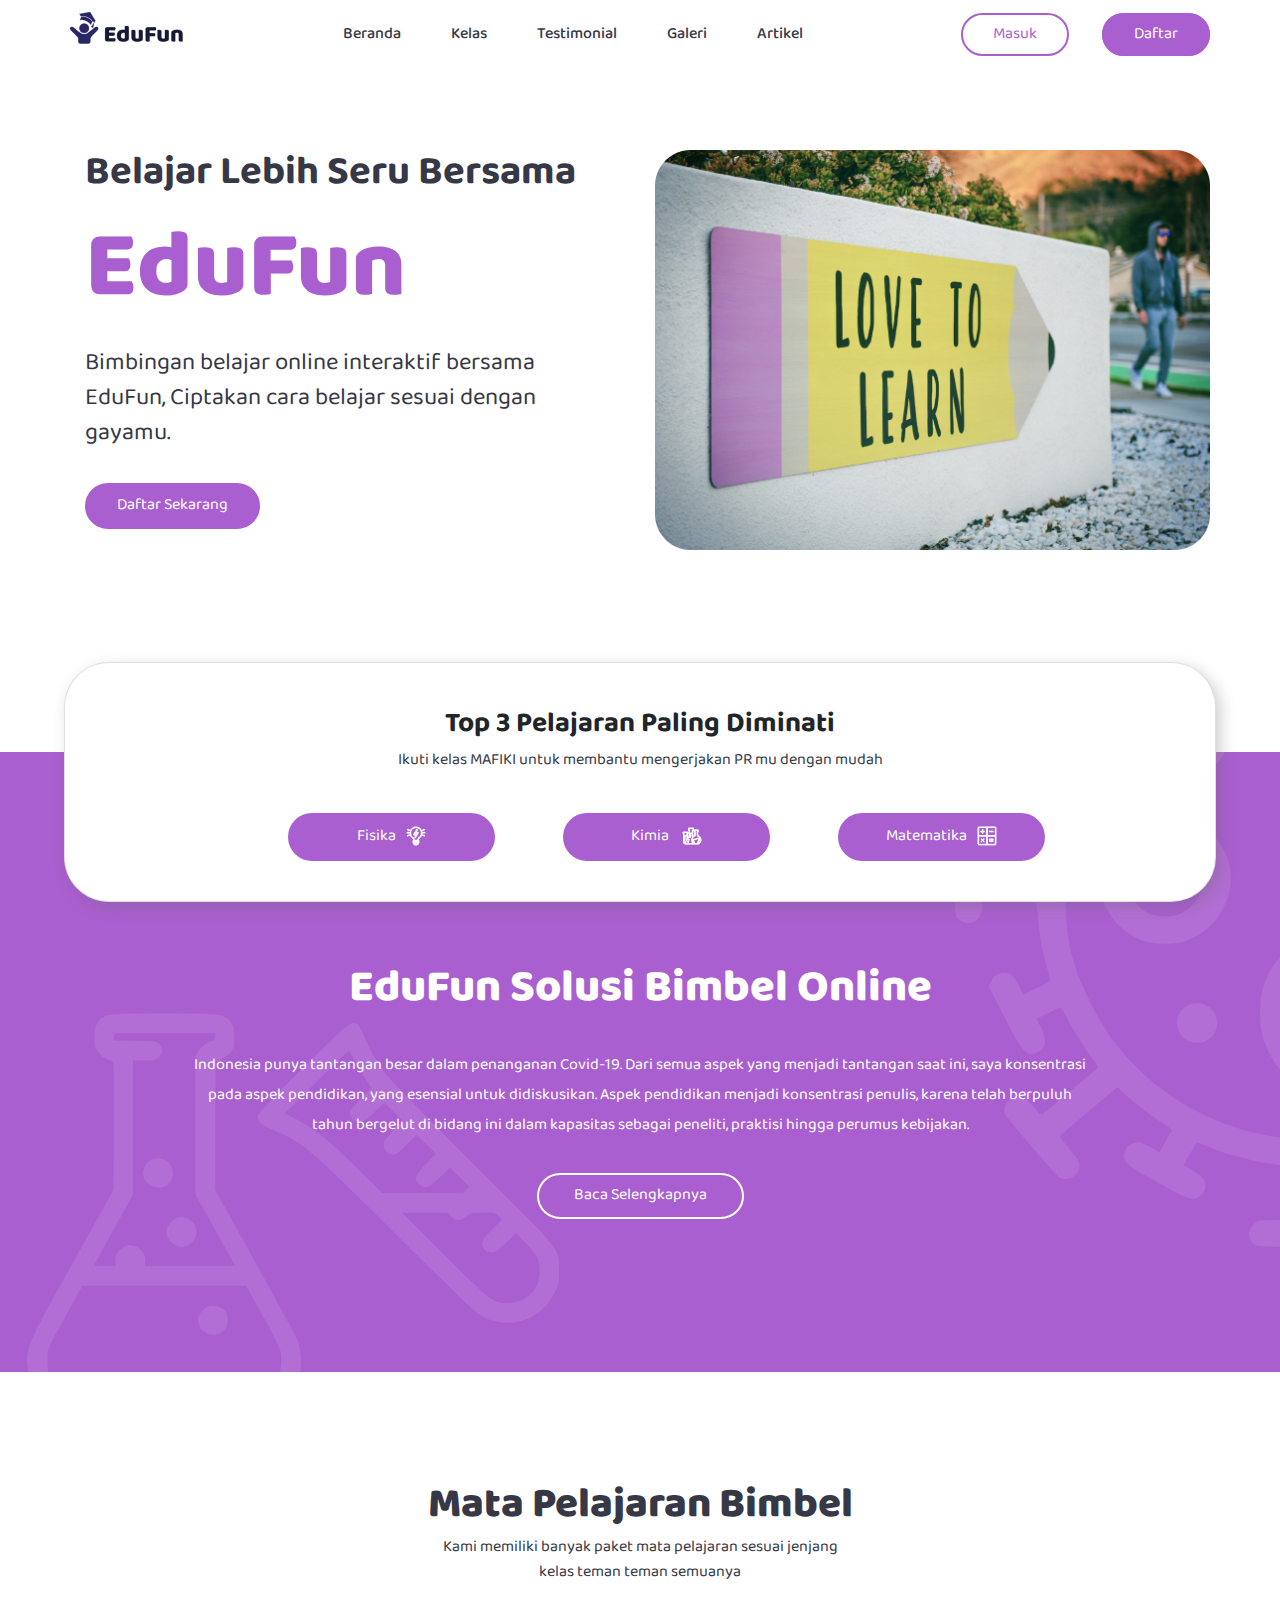
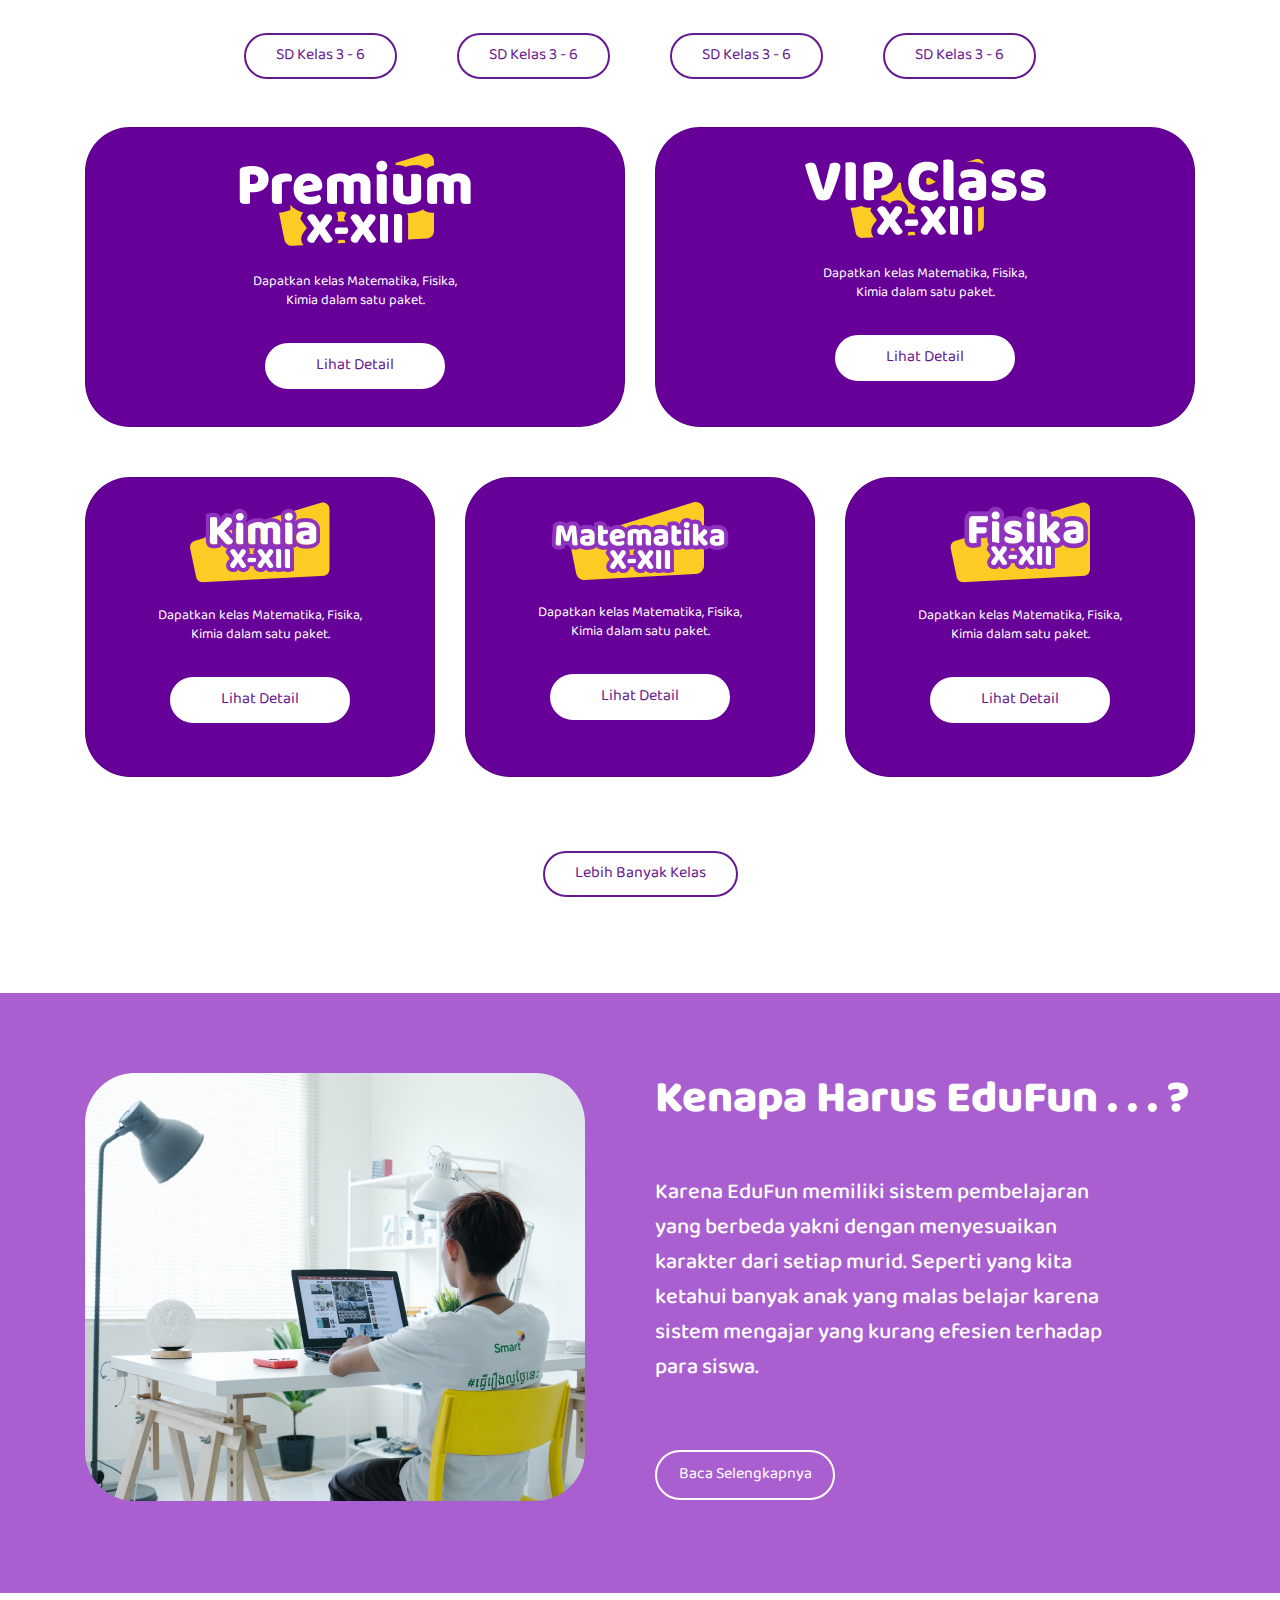
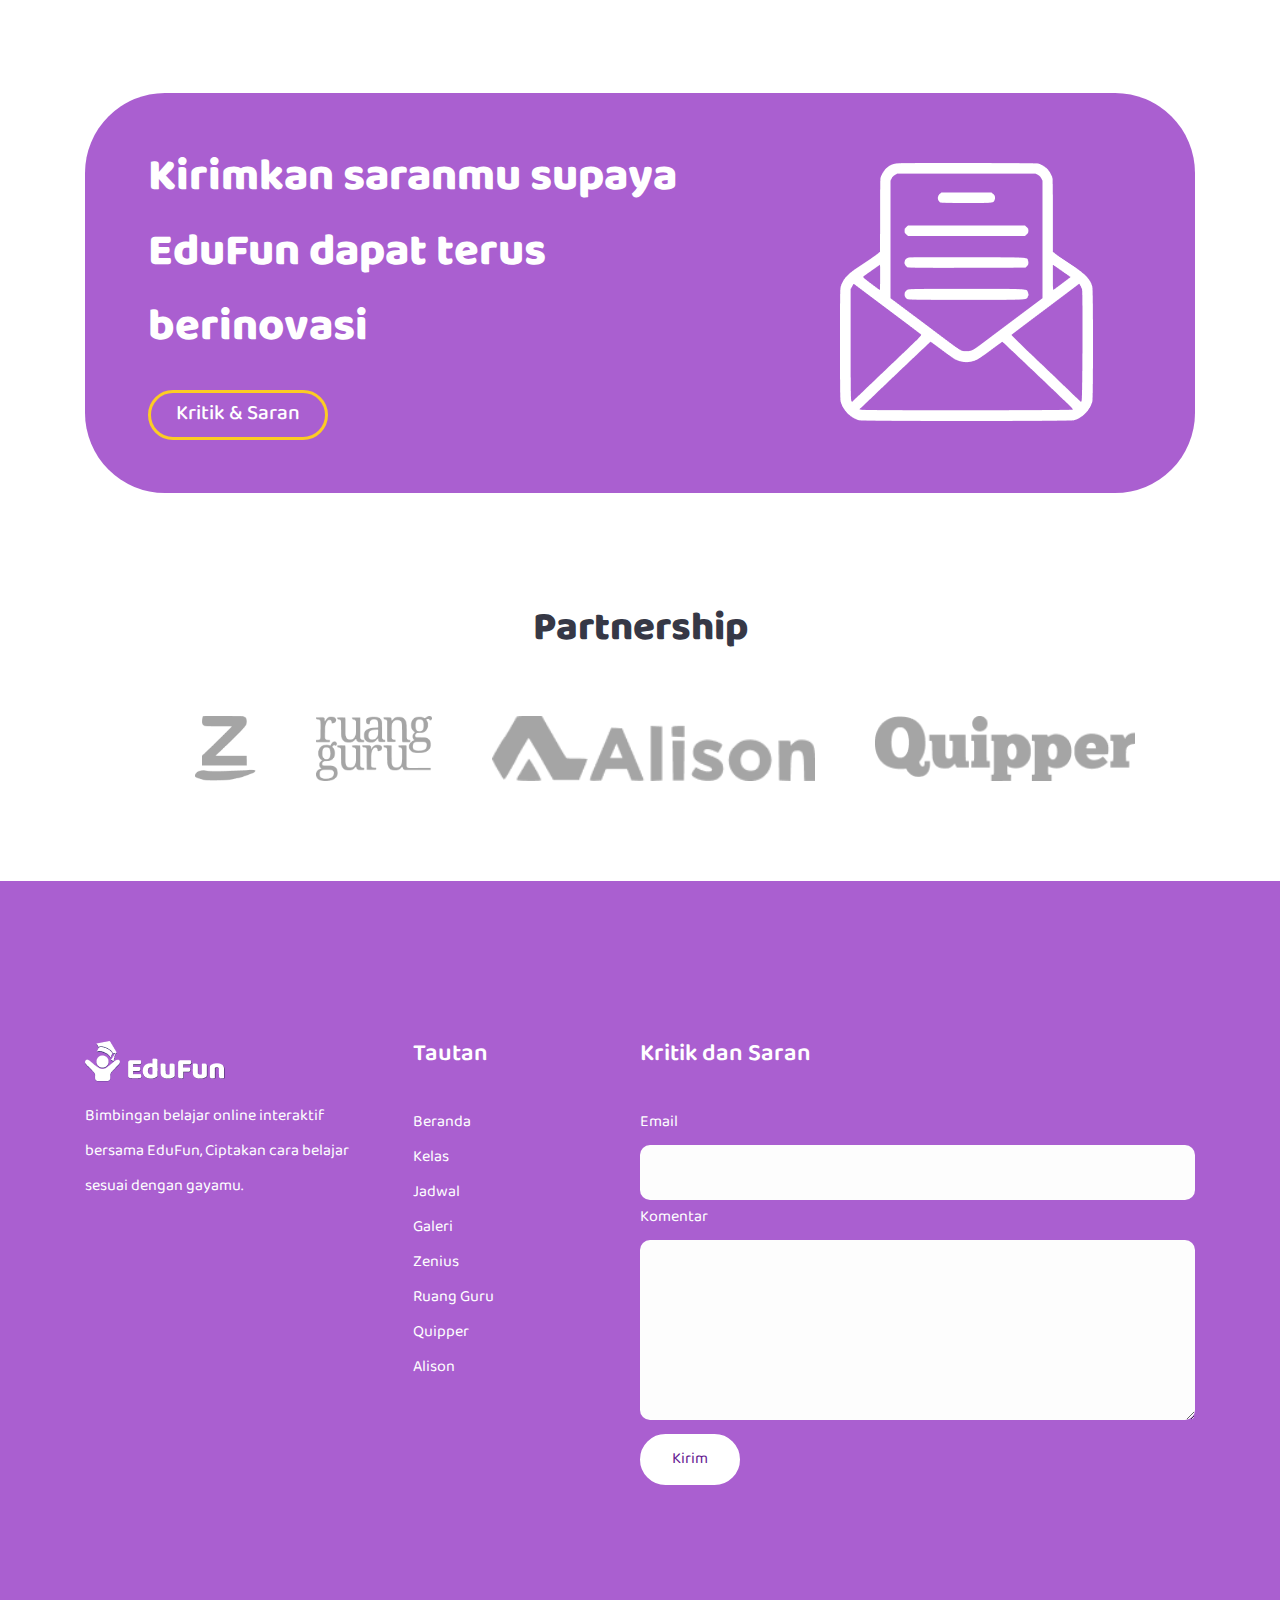
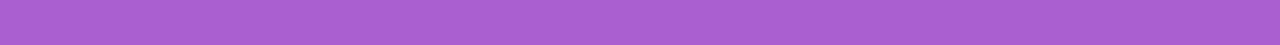
==== index.html @ 948fa076 "add article page" ====
<!DOCTYPE html>
<html lang="en">

	<head>
		<meta charset="UTF-8" />
		<meta http-equiv="X-UA-Compatible" content="IE=edge" />
		<meta name="viewport" content="width=device-width, initial-scale=1.0" />
		<link rel="stylesheet" href="assets/css/bootstrap.css" />
		<link rel="stylesheet" href="assets/css/style.css" />
		<link href="https://fonts.googleapis.com/css2?family=Baloo+Bhaijaan+2:wght@400;500;600;700;800&display=swap"
			rel="stylesheet"/>
			<title>EduFun | Daftar Kelas Bimbel</title>
	</head>

	<body>
    <nav>
			<div class="container">
				<div class="logo">
					<img src="assets/img/edufun-logo.png" alt="edufun logo" />
				</div>
				<div class="menu_link">
					<ul>
						<li><a href="index.html">Beranda</a></li>
						<li><a href="kelas.html">Kelas</a></li>
						<li><a href="testimonial.html">Testimonial</a></li>
						<li><a href="galeri.html">Galeri</a></li>
						<li><a href="artikel.html">Artikel</a></li>
					</ul>
				</div>
				<div class="login_button">
					<a href="#">Masuk</a>
					<a href="#">Daftar</a>
				</div>
			</div>
		</nav>
			<!-- End Navbar -->

			<!-- Header -->
			<div class="jumbotron mt-3 jumbotron-fluid">
				<div class="container">
					<div class="row">
						<div class="col-md-6">
							<h1>
								Belajar Lebih Seru Bersama <br> <span>EduFun</span>
							</h1>
							<p class="mt-5">
								Bimbingan belajar online interaktif bersama
								EduFun, Ciptakan cara belajar sesuai dengan gayamu.
							</p>
							<button class="mt-3">Daftar Sekarang</button>
						</div>
						<div class="col-md-6">
							<img
								src="assets/img/banner-img.png"
								alt=""
								srcset=""
							/>
						</div>
					</div>
				</div>
			</div>
			<!-- End Header -->

			<!-- Card -->
			<div class="top mt-5">
				<div class="card mx-auto">
					<div class="card-body">
						<h1>Top 3 Pelajaran Paling Diminati</h1>
						<p>
							Ikuti kelas MAFIKI untuk membantu mengerjakan PR mu
							dengan mudah
						</p>
						<br />
						<div class="row">
							<div class="col-md-2"></div>
							<div class="col-md-3">
								<button>Fisika<span><img src="assets/img/fisika-icon.png" alt=""></span></button>
							</div>
							<div class="col-md-3">
								<button>Kimia <span><img src="assets/img/kimia-icon.png" alt=""></span> </button>
							</div>
							<div class="col-md-2">
								<button>Matematika<span><img src="assets/img/mtk-icon.svg" alt=""></span></button>
							</div>
						</div>
					</div>
				</div>
			</div>
			<!-- End Card -->
		</div>
		<!-- End container -->

		<!-- Solusi -->
		<div class="solusi mb-5">
			<div class="text mx-auto">
				<h1>EduFun Solusi Bimbel Online</h1>
				<p class="mt-4">
					Indonesia punya tantangan besar dalam penanganan Covid-19.
					Dari semua aspek yang menjadi tantangan saat ini, saya
					konsentrasi pada aspek pendidikan, yang esensial untuk
					didiskusikan. Aspek pendidikan menjadi konsentrasi penulis,
					karena telah berpuluh tahun bergelut di bidang ini dalam
					kapasitas sebagai peneliti, praktisi hingga perumus
					kebijakan.
				</p>
				<button class="mt-3">Baca Selengkapnya</button>
			</div>
		</div>
		<!-- End Solusi -->

		<div class="container mb-5">
			<div class="mapel text-center mt-5">
				<h1>Mata Pelajaran Bimbel</h1>
				<p class="mb-5">
					Kami memiliki banyak paket mata pelajaran sesuai jenjang
					<br />
					kelas teman teman semuanya
				</p>

				<div class="row justify-content-center">
					<button>SD Kelas 3 - 6</button>
					<button>SD Kelas 3 - 6</button>
					<button class="select">SD Kelas 3 - 6</button>
					<button>SD Kelas 3 - 6</button>
				</div>

				<div class="row mt-5">
					<div class="col-md-6">
						<div class="card">
							<div class="card-body justify-content-center">
								<img
									class="mt-1"
									src="assets/img/prem1.png"
									alt=""
									srcset=""
								/>
								<p class="mt-4">
									Dapatkan kelas Matematika, Fisika, <br />
									Kimia dalam satu paket.
								</p>
								<button class="button-mapel mt-3">
									Lihat Detail
								</button>
							</div>
						</div>
					</div>
					<div class="col-md-6">
						<div class="card">
							<div class="card-body justify-content-center">
								<img
									class="mt-1"
									src="assets/img/vipclass.png"
									alt=""
									srcset=""
								/>
								<p class="mt-4">
									Dapatkan kelas Matematika, Fisika, <br />
									Kimia dalam satu paket.
								</p>
								<button class="button-mapel mt-3">
									Lihat Detail
								</button>
							</div>
						</div>
					</div>
					<div class="col-md-4">
						<div class="card">
							<div class="card-body justify-content-center bg">
								<img
									class="mt-1"
									src="assets/img/class1.png"
									alt=""
									srcset=""
								/>
								<p class="mt-4">
									Dapatkan kelas Matematika, Fisika, <br />
									Kimia dalam satu paket.
								</p>
								<button class="button-mapel mt-3">
									Lihat Detail
								</button>
							</div>
						</div>
					</div>
					<div class="col-md-4">
						<div class="card">
							<div class="card-body justify-content-center bg">
								<img
									class="mt-1"
									src="assets/img/class2.png"
									alt=""
									srcset=""
								/>
								<p class="mt-4">
									Dapatkan kelas Matematika, Fisika, <br />
									Kimia dalam satu paket.
								</p>
								<button class="button-mapel mt-3">
									Lihat Detail
								</button>
							</div>
						</div>
					</div>
					<div class="col-md-4">
						<div class="card">
							<div class="card-body justify-content-center bg">
								<img
									class="mt-1"
									src="assets/img/class3.png"
									alt=""
									srcset=""
								/>
								<p class="mt-4">
									Dapatkan kelas Matematika, Fisika, <br />
									Kimia dalam satu paket.
								</p>
								<button class="button-mapel mt-3">
									Lihat Detail
								</button>
							</div>
						</div>
					</div>
				</div>

				<button class="button-mapel mt-4 mb-5">
					Lebih Banyak Kelas
				</button>
			</div>
		</div>
		<!-- End container -->

		<div class="why mb-5 mt-5">
			<div class="container">
				<div class="row">
					<div class="col-md-6">
						<img src="assets/img/why.png" alt="" srcset="" />
					</div>
					<div class="col-md-6">
						<h1>Kenapa Harus EduFun . . . ?</h1>
						<p class="mt-5">
							Karena EduFun memiliki sistem pembelajaran yang
							berbeda yakni dengan menyesuaikan karakter dari
							setiap murid. Seperti yang kita ketahui banyak anak
							yang malas belajar karena sistem mengajar yang
							kurang efesien terhadap para siswa.
						</p>
						<button class="mt-5">Baca Selengkapnya</button>
					</div>
				</div>
			</div>
		</div>

		<div class="container">
			<!-- Alumni -->
			<!-- <div class="alumni mt-5">
				<h1 class="text-center">Kata Alumni</h1>
				<div
					id="carouselExampleIndicators"
					class="carousel slide"
					data-ride="carousel"
				>
					<ol class="carousel-indicators">
						<li
							data-target="#carouselExampleIndicators"
							data-slide-to="0"
							class="active"
						></li>
						<li
							data-target="#carouselExampleIndicators"
							data-slide-to="1"
						></li>
						<li
							data-target="#carouselExampleIndicators"
							data-slide-to="2"
						></li>
					</ol>
					<div class="carousel-inner">
						<div class="row">
							<div class="col-md-4">
								<div class="carousel-item">
									<img
										src="assets/img/class2.png"
										class="d-block w-100"
										alt="..."
									/>
								</div>
							</div>
							<div class="col-md-4">
								<div class="carousel-item">
									<img
										src="assets/img/class2.png"
										class="d-block w-100"
										alt="..."
									/>
								</div>
							</div>
							<div class="col-md-4">
								<div class="carousel-item">
									<img
										src="assets/img/class2.png"
										class="d-block w-100"
										alt="..."
									/>
								</div>
							</div>
						</div>
					</div>
					
					
				</div>
			</div> -->
			<!-- End Alumni -->

			<div class="saran mt-10 mb-5">
				<div class="container">
					<div class="row">
						<div class="col-md-8">
							<h1 class="ml-5 mt-5">
								Kirimkan saranmu supaya EduFun dapat terus
								berinovasi
							</h1>
							<button class="ml-5 mt-3">Kritik & Saran</button>
						</div>
						<div class="col-md-4">
							<img
								class="mt-7"
								src="assets/img/email.png"
								alt=""
								srcset=""
							/>
						</div>
					</div>
				</div>
			</div>

			<!-- Partner -->
			<div class="partner mt-10 mb-5">
				<h1 class="text-center mb-5">Partnership</h1>
				<div class="row">
					<div class="col-md-1"></div>
					<img
						class="z"
						src="assets/img/partner1.png"
						alt=""
						srcset=""
					/>
					<img
						class="ruang-guru"
						src="assets/img/partner2.png"
						alt=""
						srcset=""
					/>
					<img
						class="alison"
						src="assets/img/partner3.png"
						alt=""
						srcset=""
					/>
					<img
						class="quipper"
						src="assets/img/partner4.png"
						alt=""
						srcset=""
					/>
				</div>
			</div>
			<!-- End Partner-->
		</div>
		<!-- End container -->
		
	<!-- footer -->
	<footer>
		<div class="container">
			<div class="edufun-footer">
				<img src="assets/img/edufun-footer.png" alt="" />
				<p>
					Bimbingan belajar online interaktif bersama EduFun,
					Ciptakan cara belajar sesuai dengan gayamu.
				</p>
			</div>
			<div class="links-footer">
				<h3>Tautan</h3>
				<a href="#">Beranda</a>
				<a href="#">Kelas</a>
				<a href="#">Jadwal</a>
				<a href="#">Galeri</a>
				<a href="#">Zenius</a>
				<a href="#">Ruang Guru</a>
				<a href="#">Quipper</a>
				<a href="#">Alison</a>
			</div>
			<div class="saran-footer">
				<h3>Kritik dan Saran</h3>
				<label for="">Email</label> <br />
				<input type="text" class="email" /> <br />
				<label for="">Komentar</label><br />
				<textarea
					name=""
					class="komentar"
					cols="100"
					rows="2"
				></textarea>
				<button class="btnfill">Kirim</button>
			</div>
		</div>
	</footer>
<script src="https://cdn.jsdelivr.net/npm/jquery@3.5.1/dist/jquery.slim.min.js" integrity="sha384-DfXdz2htPH0lsSSs5nCTpuj/zy4C+OGpamoFVy38MVBnE+IbbVYUew+OrCXaRkfj" crossorigin="anonymous"></script>
<script src="https://cdn.jsdelivr.net/npm/bootstrap@4.6.1/dist/js/bootstrap.bundle.min.js" integrity="sha384-fQybjgWLrvvRgtW6bFlB7jaZrFsaBXjsOMm/tB9LTS58ONXgqbR9W8oWht/amnpF" crossorigin="anonymous"></script>
</body>
</html>
---- assets/css/style.css ----
* {
	font-family: BalooBhaijaan;
	font-family: "Baloo Bhaijaan 2", cursive;
	box-sizing: border-box;
	font-size: 16px;
	margin: 0;
	padding: 0;
}
:root {
	--purple: #651991;
	--light-purple: #aa5fd0;
	--black: #363846;
	--white: #fff;
}
nav {
	background-color: #fff;
}
nav .container {
	display: flex;
	justify-content: space-between;
	align-items: center;
	padding: 12px 0;
}

.menu_link ul {
	list-style: none;
	display: flex;
	justify-content: space-between;
	align-items: center;
	margin-bottom: 0;
}
.menu_link a {
	text-decoration: none;
	padding: 7px 25px;
	font-size: 1em;
	font-weight: 500;
	color: var(--black);
	border-radius: 35px;
	transition: all 0.5s;
}
.menu_link a:hover {
	background-color: #ebebeb;
}
/* button login */
.login_button a {
	text-decoration: none;
	font-size: 1em;
	color: #fff;
	transition: 0.3s ease-out;
}
.login_button a:nth-child(1) {
	background-color: transparent;
	padding: 6px 30px;
	border-radius: 30px;
	border: solid 2px var(--light-purple);
	color: var(--light-purple);
}
.login_button a:nth-child(1):hover {
	background-color: var(--light-purple);
	color: #fff;
}
.login_button a:nth-child(2) {
	background-color: var(--light-purple);
	padding: 6px 30px;
	border-radius: 30px;
	margin-left: 30px;
	border: solid 2px var(--light-purple);
	color: #fff;
}
.login_button a:nth-child(2):hover {
	border: solid 2px var(--light-purple);
	color: var(--light-purple);
	background-color: transparent;
}

.mt-10 {
	margin-top: 100px;
}

.button {
	background-color: var(--light-purple);
	padding: 9px 30px;
	border-radius: 30px;
	border: solid 2px var(--light-purple);
	color: var(--white);
	transition: 0.3s ease-out;
}

.button2 {
	background-color: var(--white);
	padding: 6px 30px;
	border-radius: 30px;
	border: solid 2px var(--light-purple);
	color: var(--white);
	transition: 0.3s ease-out;
}

.jumbotron {
	background-color: #ffffff;
}

.jumbotron img {
	height: 400px;
}

.jumbotron h1 {
	font-weight: 700;
	font-size: 40px;
	margin-bottom: -50px;
	color: var(--black);
}

.jumbotron span {
	color: #aa5fd0;
	line-height: 150px;
	font-size: 95px;
	font-weight: 800;
	padding-top: 50px;
}

.jumbotron p {
	width: 87%;
	font-size: 1.5em;
	line-height: 35px;
	color: var(--black);
}

.jumbotron button {
	background-color: var(--light-purple);
	padding: 9px 30px;
	border-radius: 30px;
	border: solid 2px var(--light-purple);
	color: var(--white);
	transition: 0.3s ease-out;
}
.jumbotron button:hover {
	border: solid 2px var(--light-purple);
	color: var(--light-purple);
	background-color: transparent;
}
.top .card {
	margin-bottom: -150px;
	height: 240px;
	padding: 20px;
	margin-top: 30px;
	background-color: #ffffff;
	width: 90%;
	box-shadow: 5px 5px 15px rgba(100, 100, 100, 0.3);
	border-radius: 45px;
}

.top .card h1 {
	text-align: center;
	font-weight: 700;
	font-size: 28px;
	line-height: 45px;
}

.top .card p {
	text-align: center;
	margin-top: -8px;
	font-size: 16px;
	line-height: 25px;
	color: var(--black);
}

.top .card button {
	width: 207px;
	background-color: var(--light-purple);
	padding: 12px 0px;
	border-radius: 30px;
	border: none;
	color: var(--white);
	transition: 0.3s ease-out;
}
.top .card span {
	margin-left: 10px;
}
.top .card button:hover {
	background-color: var(--purple);
}

.solusi {
	z-index: -3 !important;
	height: 620px;
	background-image: url("../img/solusi.png");
	background-color: #aa5fd0;
}

.solusi .text {
	color: #ffffff;
	z-index: 1;
	text-align: center;
	width: 70%;
}

.solusi .text h1 {
	padding-top: 200px;
	z-index: 1;
	font-weight: 800;
	font-size: 45px;
	line-height: 75px;
}

.solusi .text p {
	z-index: 2;
	font-size: 16px;
	line-height: 30px;
}

.solusi .text button {
	width: 207px;
	background-color: var(--light-purple);
	padding: 9px 0px;
	border-radius: 30px;
	border: solid 2px var(--white);
	color: var(--white);
	transition: 0.3s ease-out;
}
.solusi .text button:hover {
	background-color: var(--purple);
	border-color: var(--purple);
}

.mapel h1 {
	margin-top: 100px;
	color: #363846;
	font-size: 42px;
	font-weight: 800;
	line-height: 70px;
}

.mapel p {
	margin-top: -15px;
	font-size: 16px;
	line-height: 25px;
	color: #363846;
	font-weight: 400;
}

.mapel button {
	text-decoration: none;
	font-size: 1em;
	background-color: #fff;
	color: var(--purple);
	padding: 9px 30px;
	margin: 0 30px;
	border-radius: 30px;
	border: solid 2px var(--purple);
	transition: 0.3s ease-out;
}
.mapel button:hover {
	background-color: var(--purple);
	border-color: var(--purple);
	color: #fff;
}

.mapel .select {
	text-decoration: none;
	font-size: 1em;
	background-color: #fff;
	border: solid 2px var(--purple);
	color: var(--purple);
	padding: 9px 30px;
	border-radius: 30px;
	transition: 0.3s ease-out;
}

.mapel .card {
	margin-bottom: 50px;
	height: 300px;
	background-color: #660099;
	border-radius: 45px;
}

.mapel .card p {
	color: #ffffff;
	font-size: 14px;
	line-height: 19px;
	text-align: center;
}

.card .button-mapel {
	text-decoration: none;
	font-size: 1em;
	width: 180px;
	background-color: #fff;
	border: solid 2px var(--white);
	color: var(--purple);
	padding: 9px 30px;
	border-radius: 30px;
	transition: 0.3s ease-out;
}
.card .button-mapel:hover {
	border-color: #fff;
}

.why {
	height: 600px;
	background-color: #aa5fd0;
}

.why img {
	margin-top: 80px;
}

.why h1 {
	font-weight: 800;
	margin-top: 80px;
	color: #ffffff;
	font-size: 45px;
	line-height: 55px;
}

.why p {
	color: #ffffff;
	width: 85%;
	font-size: 22px;
	line-height: 35px;
	font-weight: 500;
}

.why button {
	background-color: var(--light-purple);
	padding: 9px 0px;
	border-radius: 30px;
	border: solid 2px var(--white);
	color: var(--white);
	transition: 0.3s ease-out;
}
.why button:hover {
	background-color: var(--purple);
	border-color: var(--purple);
}
.alumni h1 {
	margin-top: 100px;
	font-size: 40px;
	line-height: 75px;
	font-weight: 800;
}

.mt-7 {
	margin-top: 70px;
}

.saran {
	background-color: #aa5fd0;
	height: 450px;
	border-radius: 80px;
}
.saran .container .row {
	height: 445px;
}
.saran h1 {
	color: #ffffff;
	width: 85%;
	font-size: 45px;
	line-height: 70px;
	font-weight: 800;
}

.saran button {
	width: 180px;
	height: 50px;
	font-size: 21px;
	font-weight: 500;
	background-color: #aa5fd0;
	border: none;
	border-radius: 30px;
	border: 3px solid #fff;
	color: #ffffff;
}

.saran button:hover{
	width: 180px;
	height: 50px;
	font-size: 21px;
	font-weight: 500;
	background-color: var(--purple);
	border: none;
	border-radius: 30px;
	border: 3px solid  #aa5fd0;
	color: #ffffff;
}

.partner h1 {
	color: #363846;
	font-size: 40px;
	line-height: 75px;
	font-weight: 800;
}

.partner img {
	height: 65px;
}

.footer {
	background-color: #8f32be;
	height: 400px;
}

.why button {
	width: 180px;
	height: 50px;
	background-color: #aa5fd0;
	border: none;
	border-radius: 30px;
	border: 2px solid #fff;
	color: #ffffff;
}

.alumni h1 {
	margin-top: 100px;
	font-size: 40px;
	line-height: 75px;
	font-weight: 800;
}

.alumni .carousel img {
	width: 300px;
	border-radius: 50%;
}

.mt-7 {
	margin-top: 70px;
}

.saran {
	background-color: #aa5fd0;
	height: 400px;
	border-radius: 80px;
}

.saran h1 {
	color: #ffffff;
	width: 85%;
	font-size: 45px;
	line-height: 75px;
	font-weight: 800;
}

.saran button {
	width: 180px;
	height: 50px;
	font-size: 21px;
	font-weight: 500;
	background-color: #aa5fd0;
	border: none;
	border-radius: 30px;
	border: 3px solid #fccc24;
	color: #ffffff;
}

.partner h1 {
	color: #363846;
	font-size: 40px;
	line-height: 75px;
	font-weight: 800;
}

.bold {
	font-size: 28px;
	font-weight: 700;
	line-height: 45px;
}
.partner img {
	margin: 0 30px;
}

/* footer */
footer {
	padding: 160px 0;
	margin-top: 100px;
	background-color: var(--light-purple);
	line-height: 35px;
}
footer .container {
	display: grid;
	width: 1140px;
	grid-template-columns: 1fr 1fr 2fr;
	color: #fff;
}
footer .container h3 {
	font-size: 1.5em;
	margin-bottom: 35px;
	font-weight: 600;
}
footer .container a,
p,
label {
	display: flex;
	flex-direction: column;
	text-decoration: none;
	color: #fff;
	font-size: 1em;
}
label {
	margin-bottom: -30px;
}
.links-footer {
	padding-left: 50px;
}
.saran-footer .email {
	padding: 10px 10px;
}
.saran-footer input,
textarea {
	border-radius: 10px;
	font-size: 1em;
	width: 100%;
	border: none;
	background-color: #fdfdfd;
}
.saran-footer .email {
	padding: 10px 10px;
}
.saran-footer .komentar {
	padding: 10px 0 100px 10px;
}
.btnfill {
	text-decoration: none;
	font-size: 1em;
	background-color: var(--white);
	color: var(--purple);
	border: solid 2px var(--white);
	border-radius: 30px;
	padding: 6px 30px;
	transition: 0.3s ease-out;
}
.btnfill:hover {
	background-color: var(--white);
	border: solid 2px var(--white);
	color: var(--purple);
}
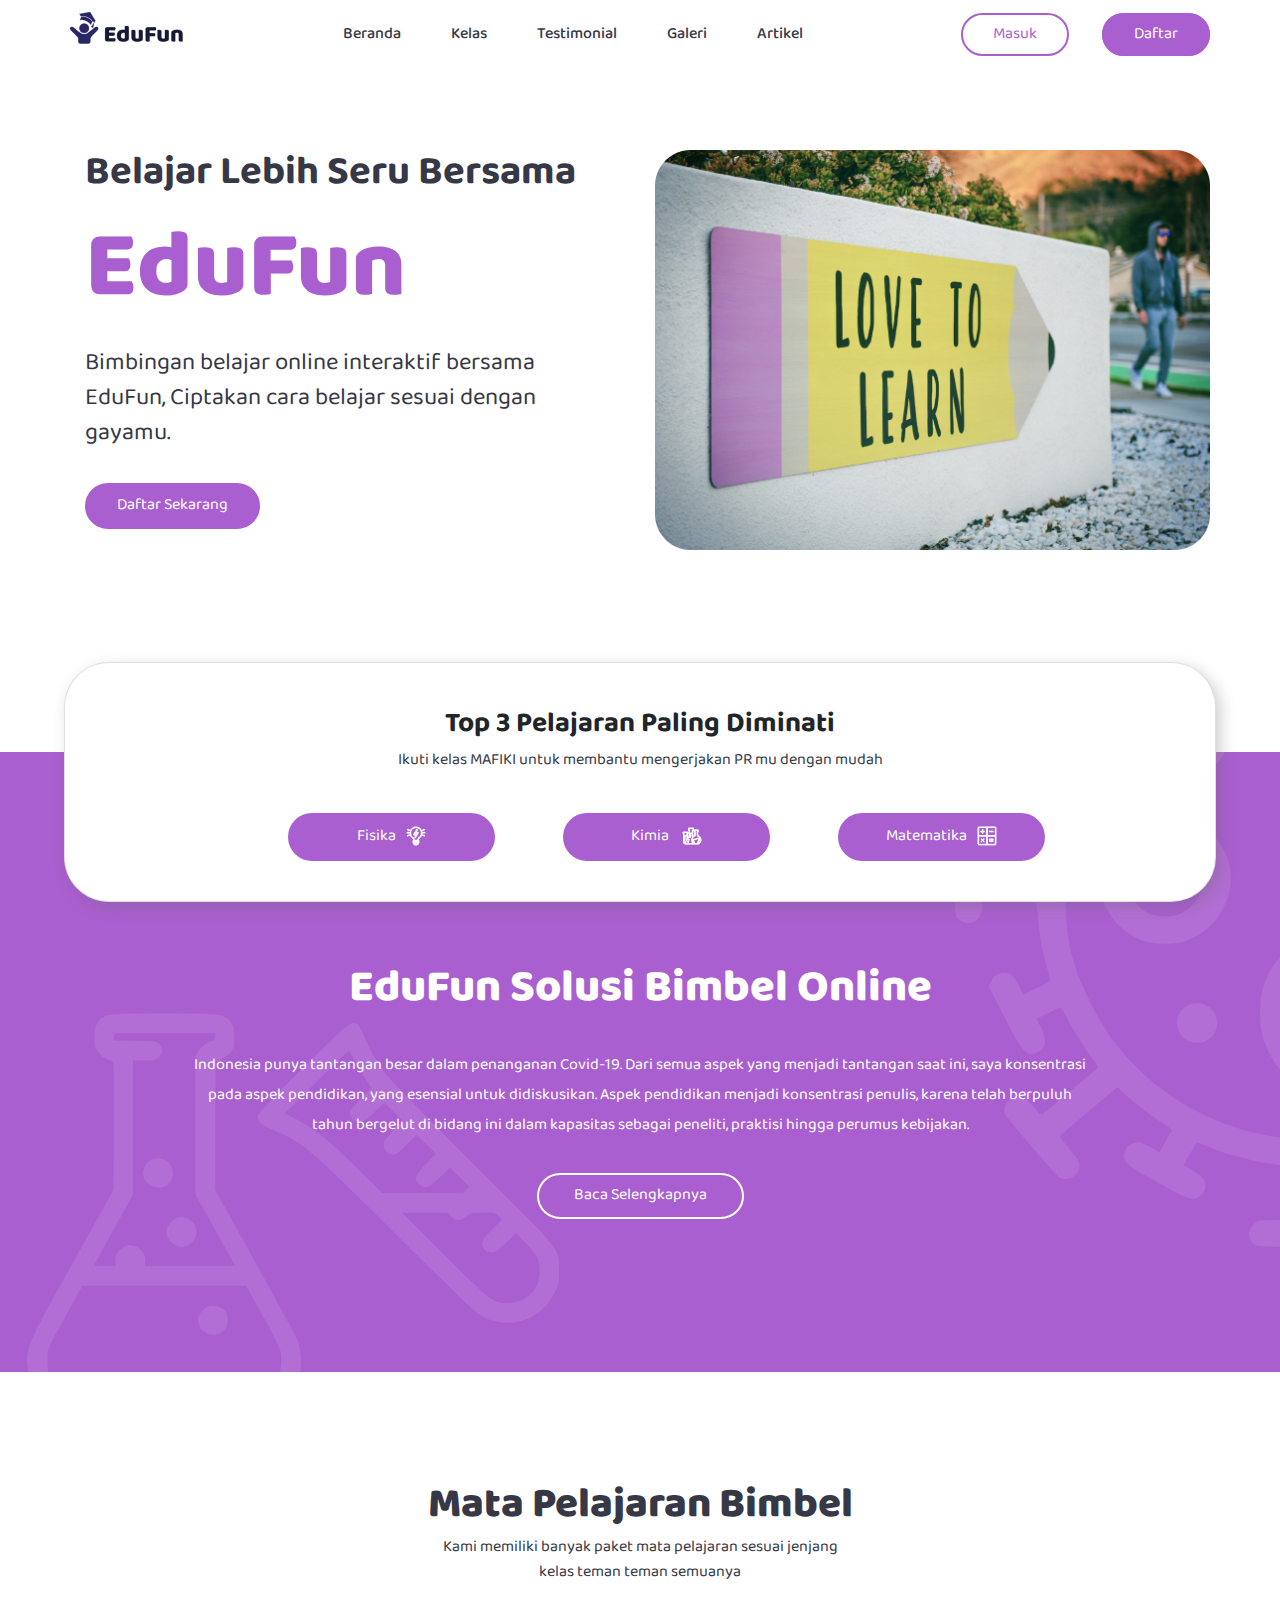
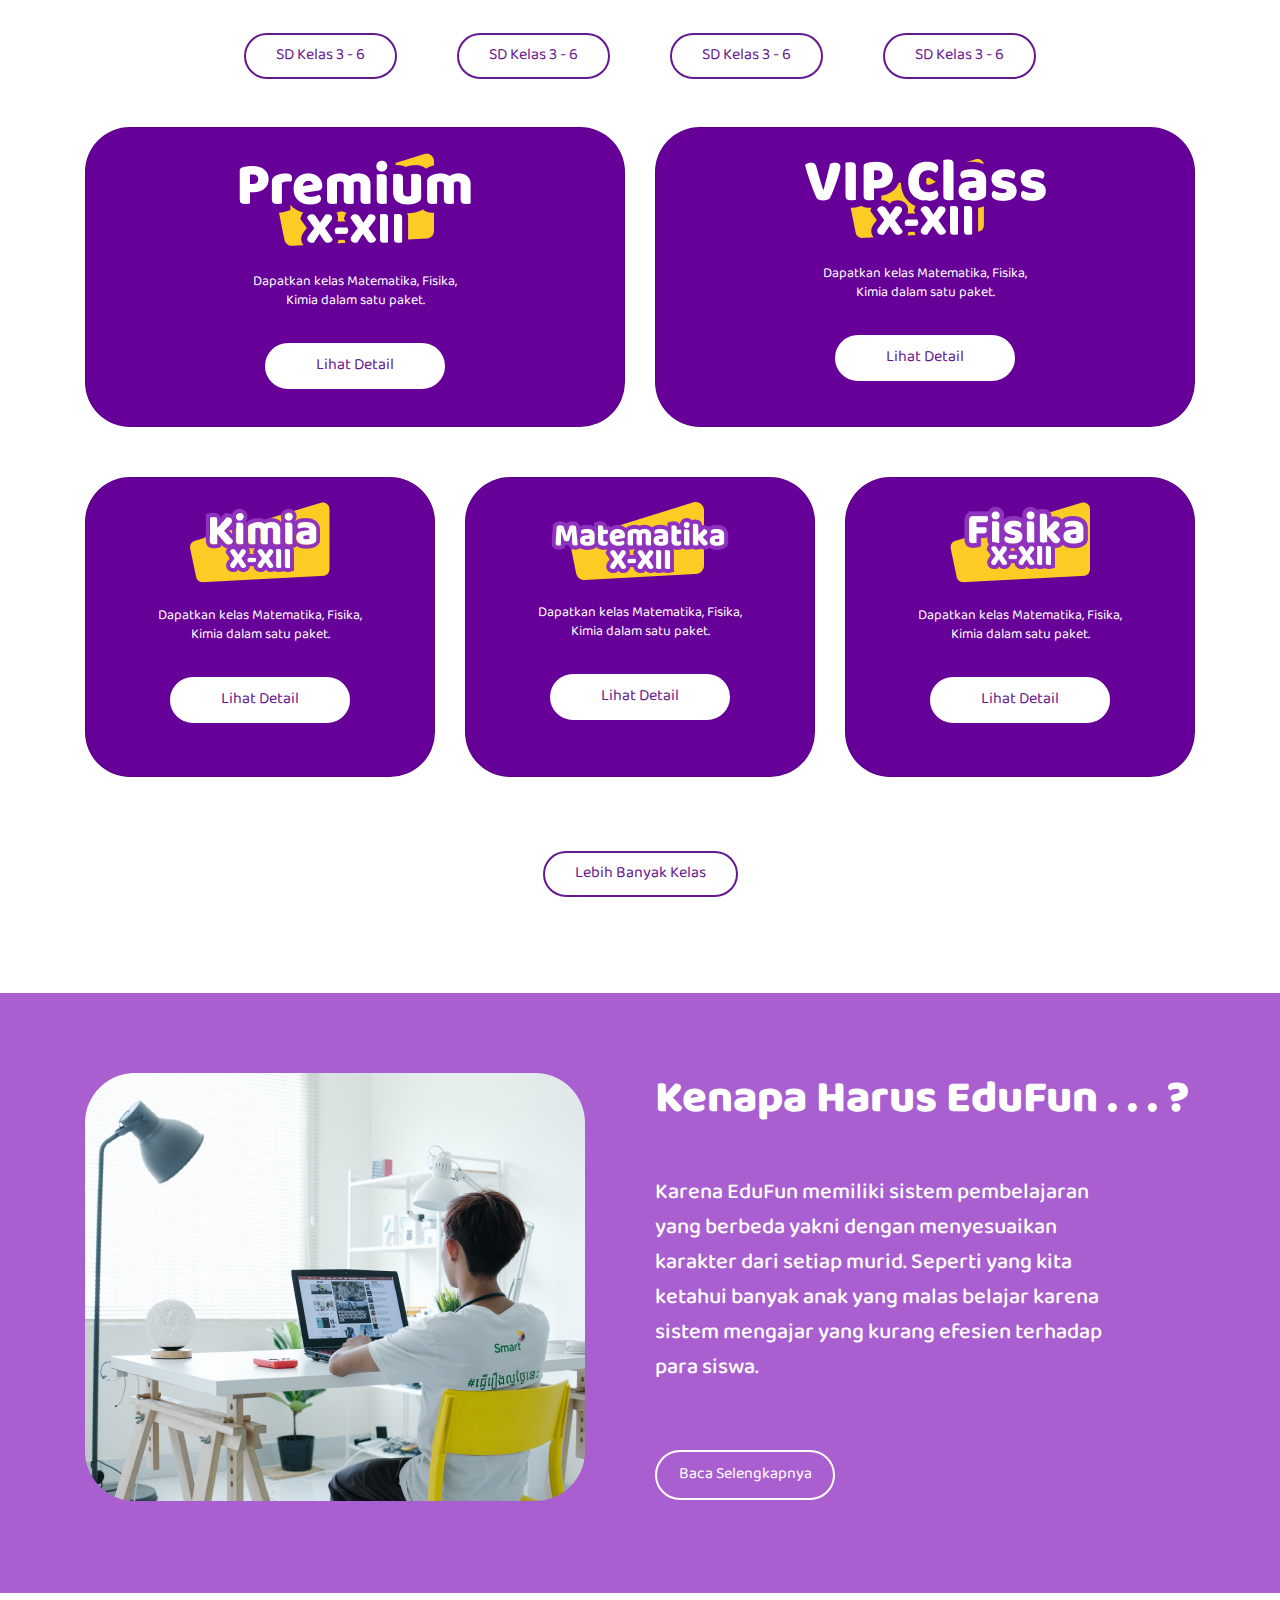
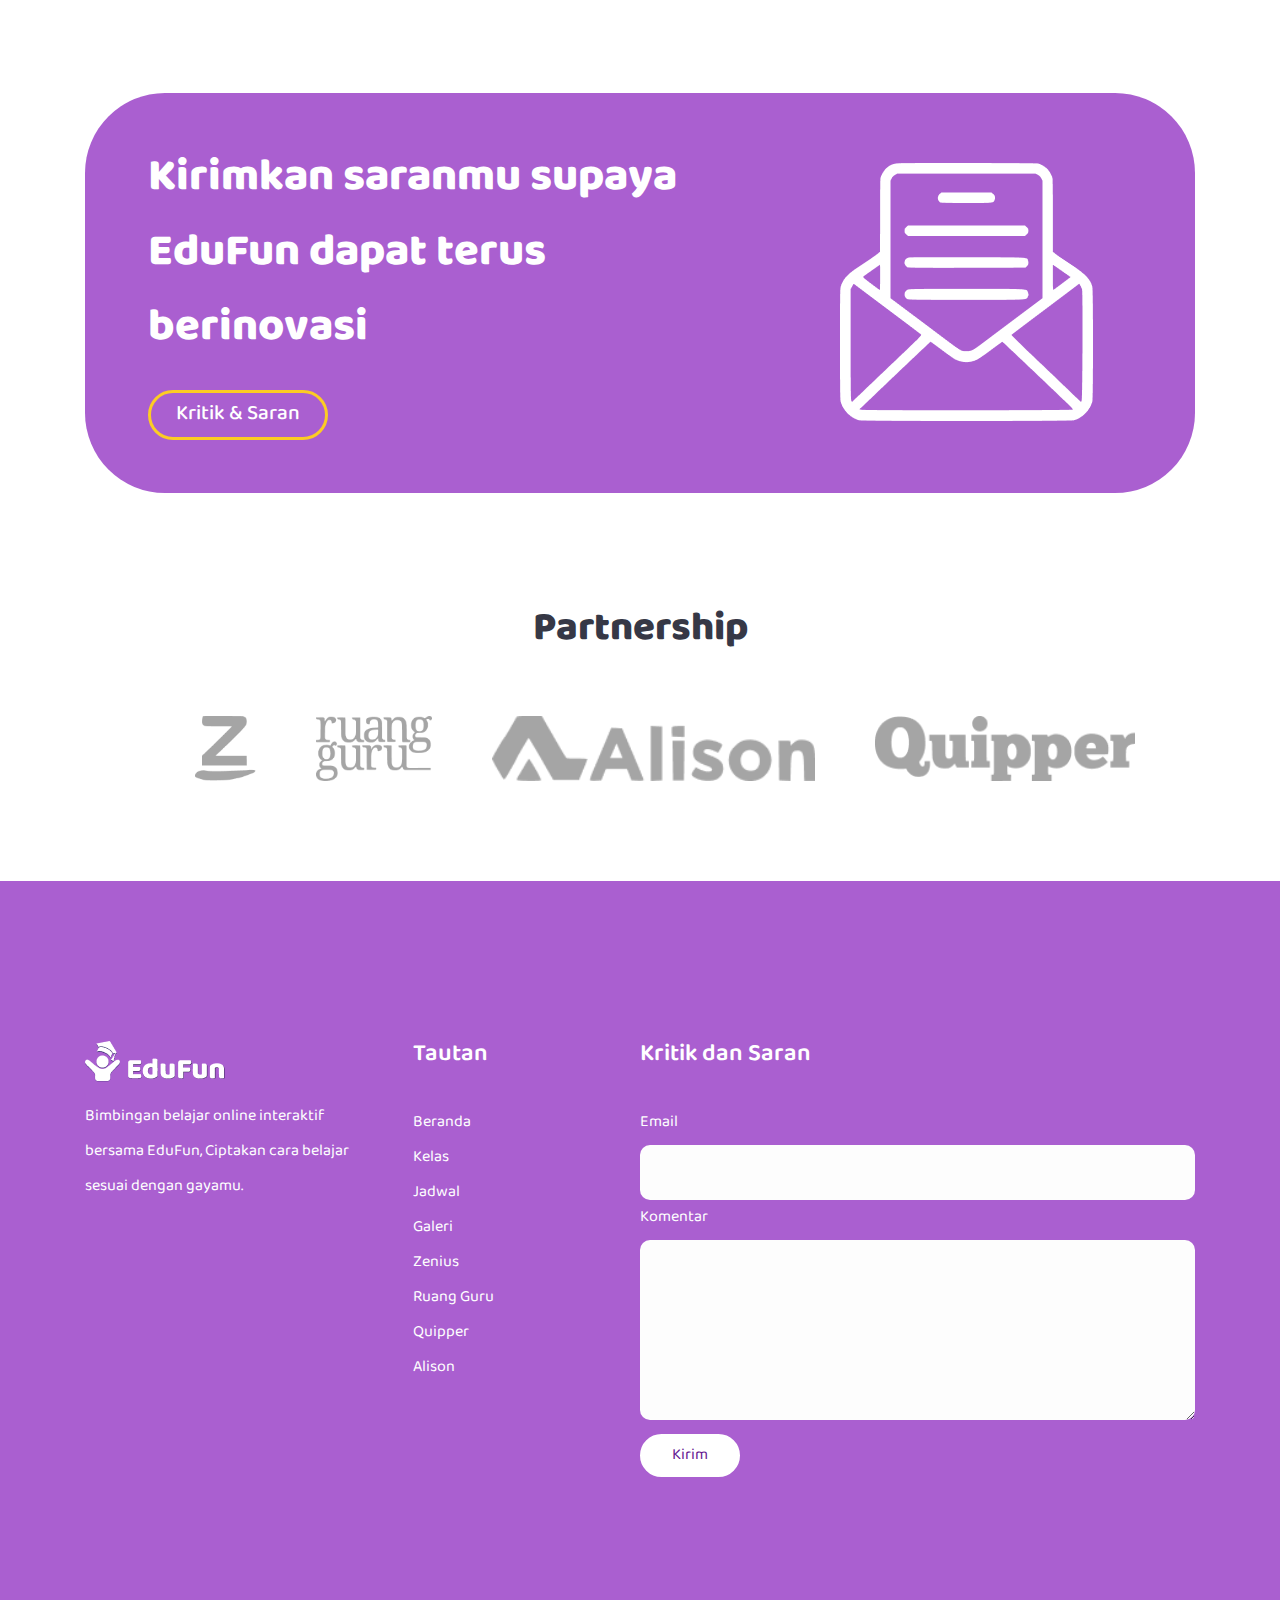
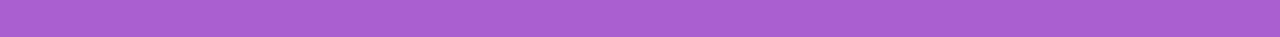
==== commit 1b08aad3: "footer button & article links" ====
--- a/index.html
+++ b/index.html
@@ -9,7 +9,7 @@
 		<link rel="stylesheet" href="assets/css/style.css" />
 		<link href="https://fonts.googleapis.com/css2?family=Baloo+Bhaijaan+2:wght@400;500;600;700;800&display=swap"
 			rel="stylesheet"/>
-			<title>EduFun | Daftar Kelas Bimbel</title>
+			<title>EduFun | Pembelajaran Interaktif Bimbel Online</title>
 	</head>
 
 	<body>
--- a/assets/css/style.css
+++ b/assets/css/style.css
@@ -371,7 +371,7 @@
 	color: #ffffff;
 }
 
-.saran button:hover{
+.saran button:hover {
 	width: 180px;
 	height: 50px;
 	font-size: 21px;
@@ -379,7 +379,7 @@
 	background-color: var(--purple);
 	border: none;
 	border-radius: 30px;
-	border: 3px solid  #aa5fd0;
+	border: 3px solid #aa5fd0;
 	color: #ffffff;
 }
 
@@ -524,7 +524,7 @@
 	color: var(--purple);
 	border: solid 2px var(--white);
 	border-radius: 30px;
-	padding: 6px 30px;
+	padding: 2px 30px;
 	transition: 0.3s ease-out;
 }
 .btnfill:hover {
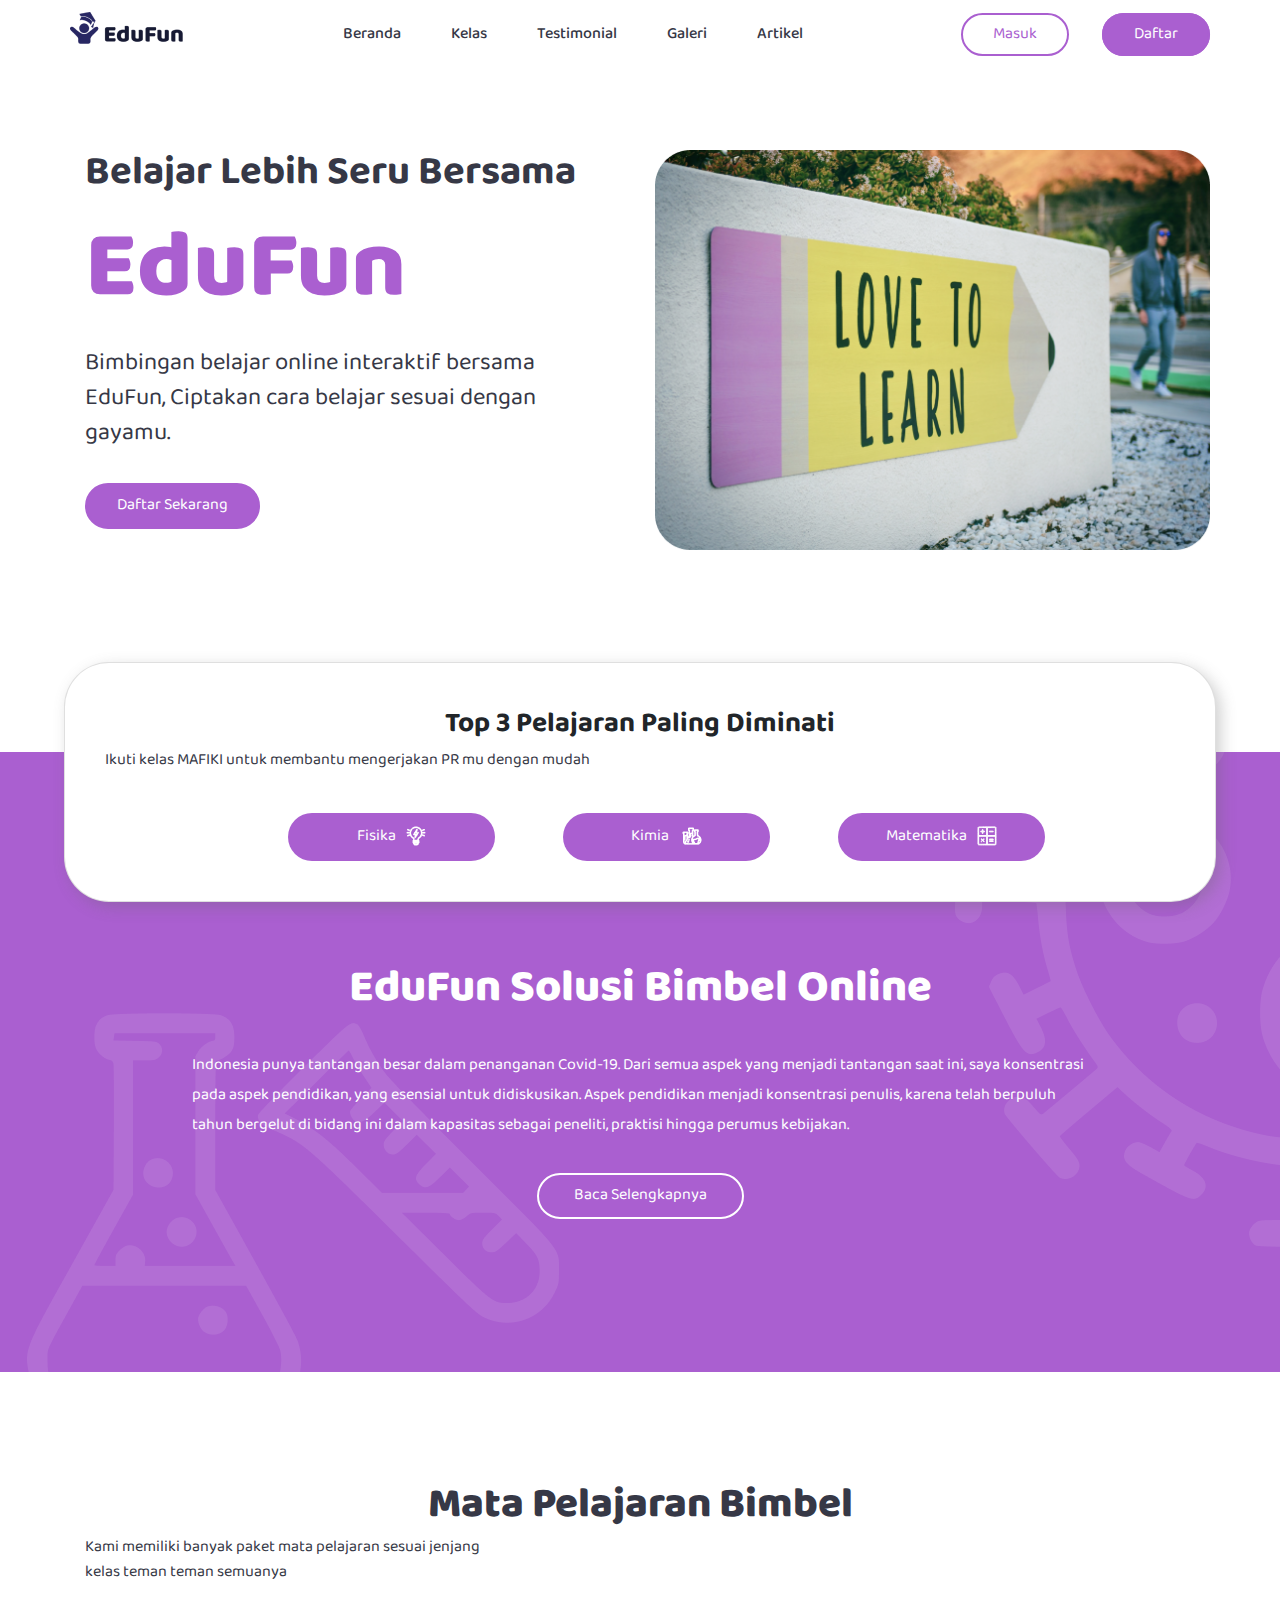
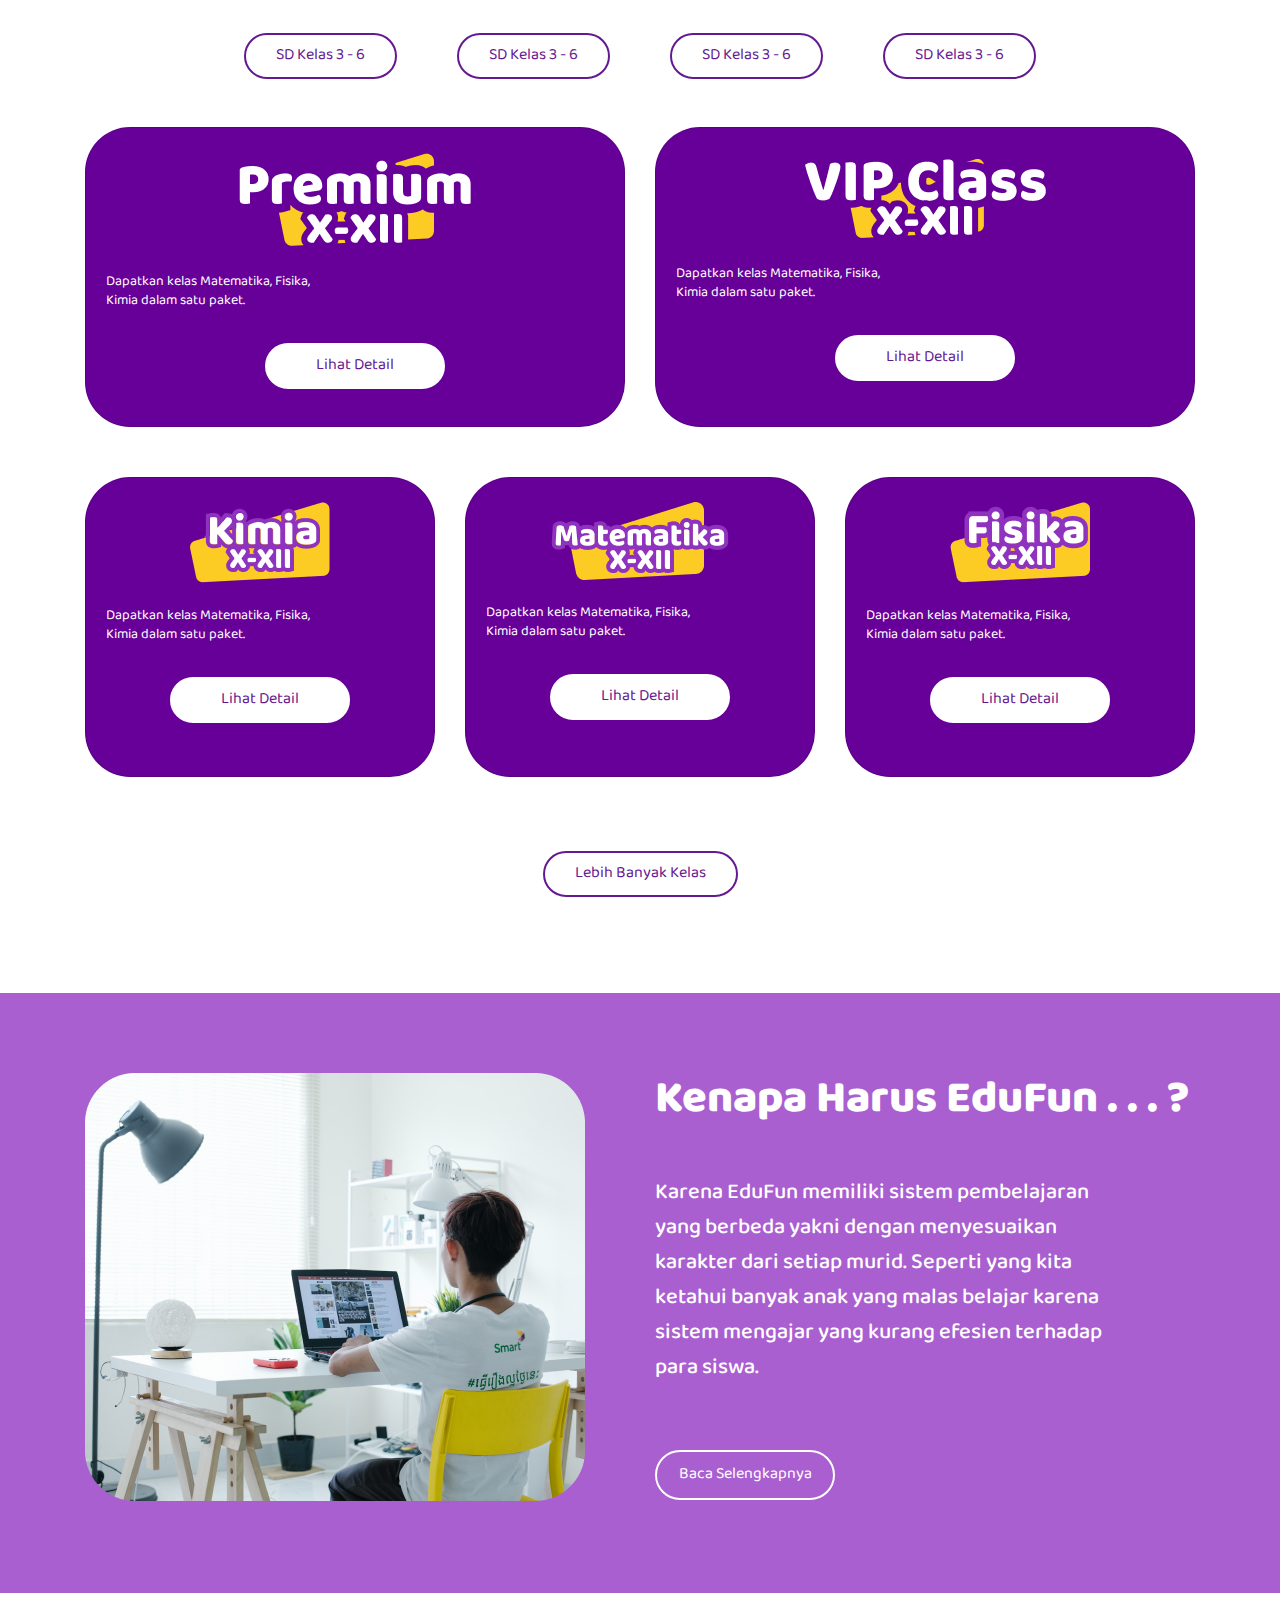
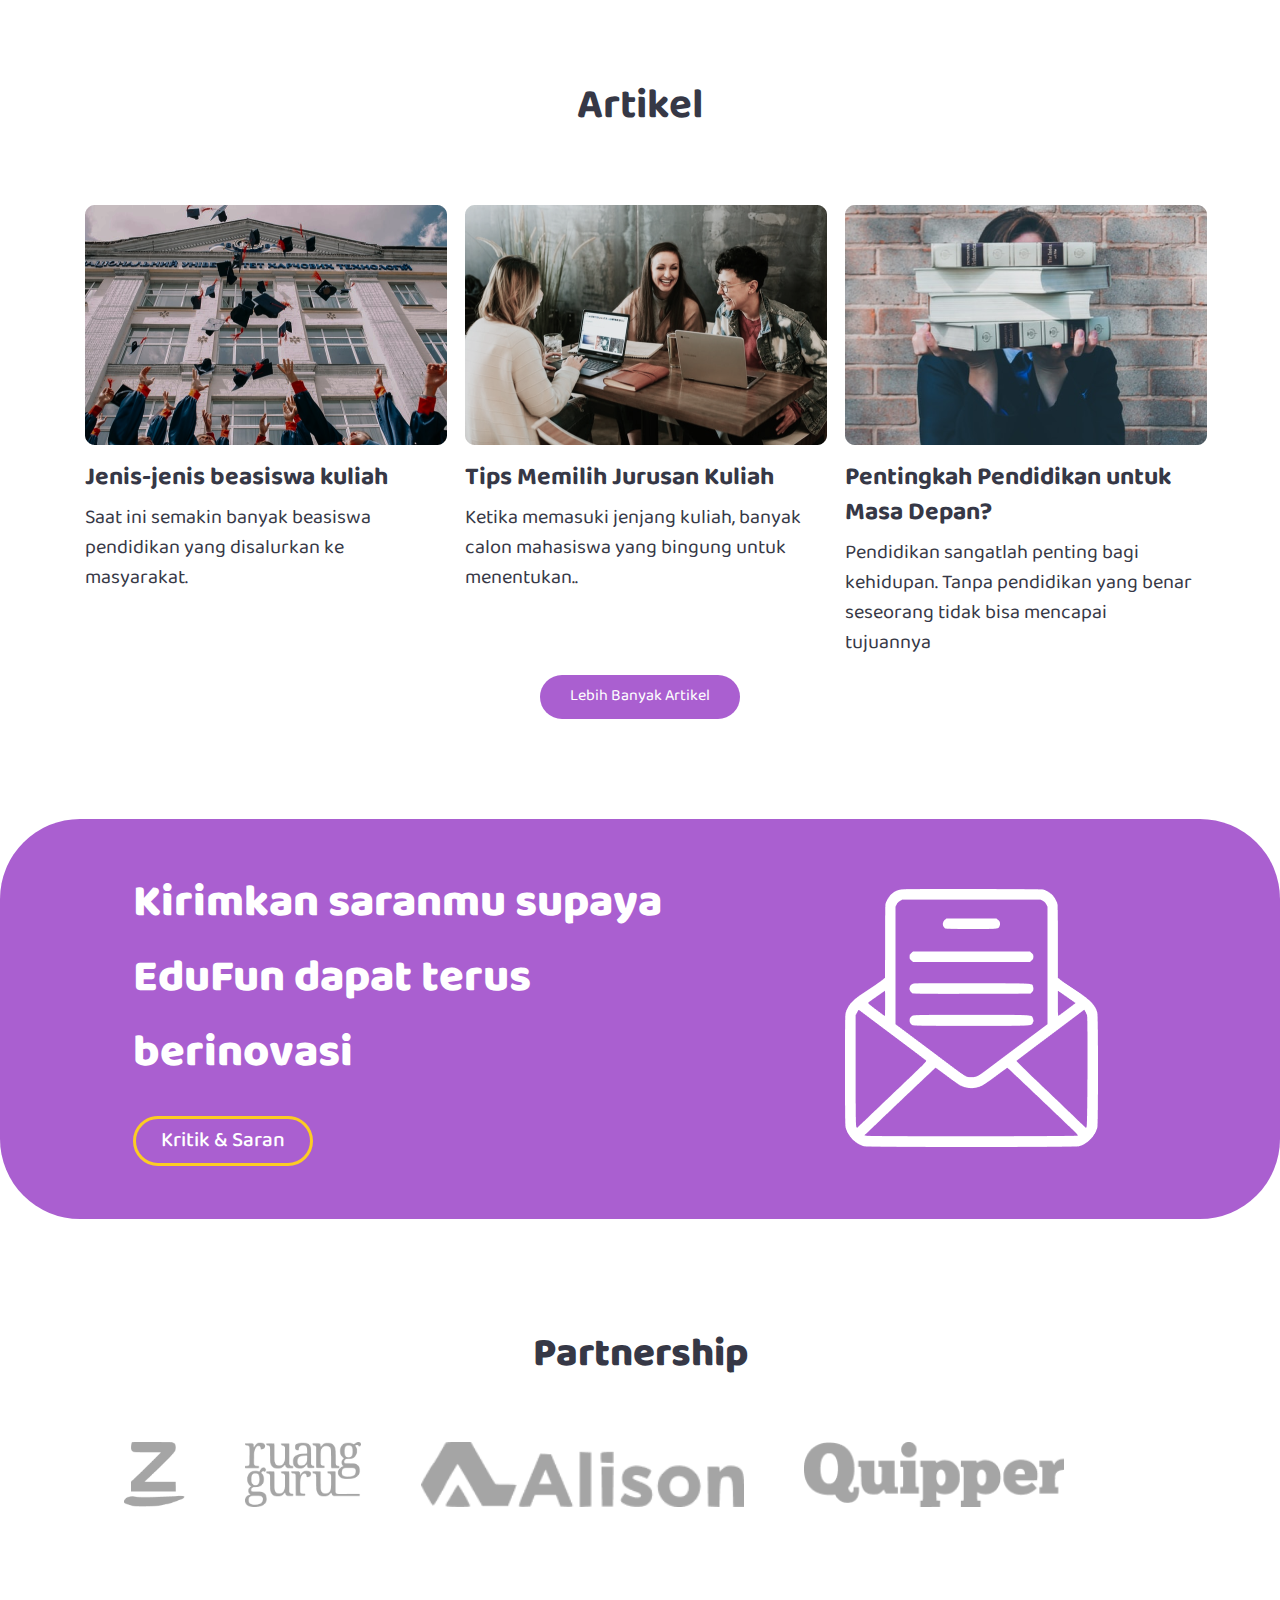
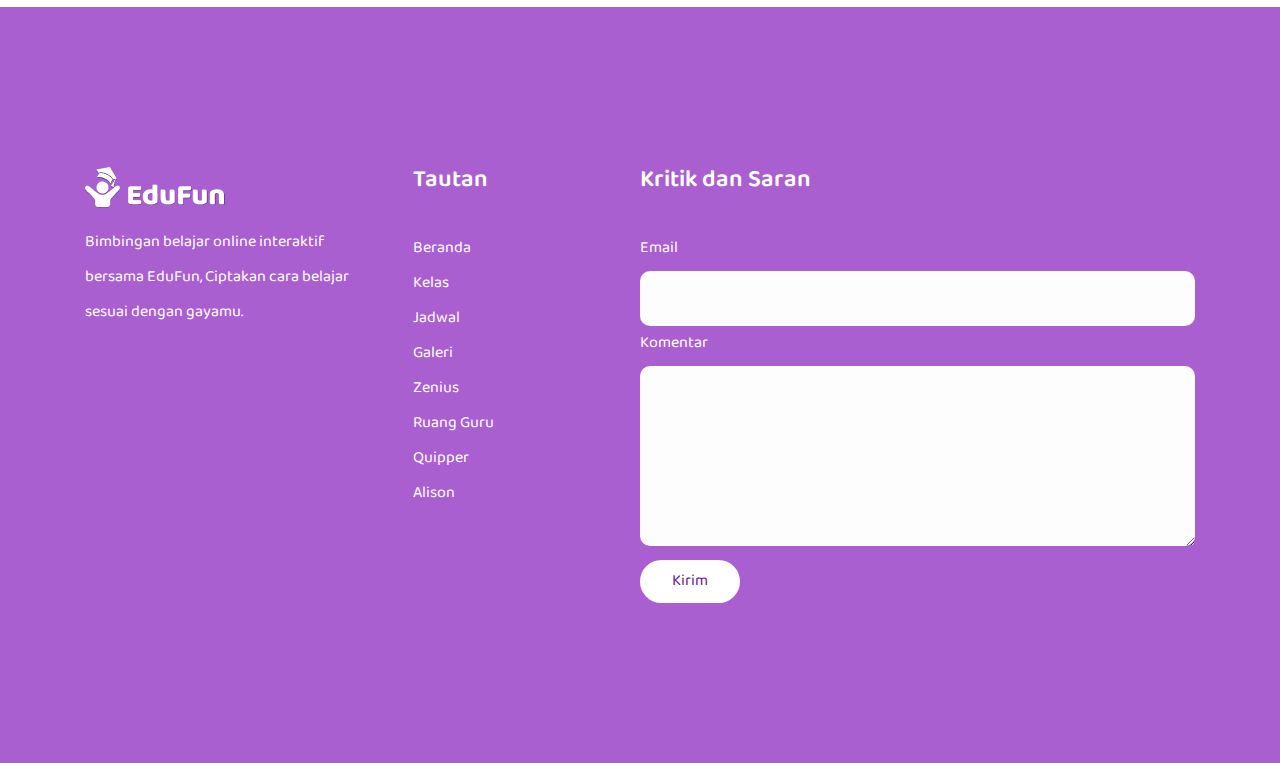
==== commit 78b61178: "artikel main page" ====
--- a/index.html
+++ b/index.html
@@ -1,373 +1,310 @@
 <!DOCTYPE html>
 <html lang="en">
 
-	<head>
-		<meta charset="UTF-8" />
-		<meta http-equiv="X-UA-Compatible" content="IE=edge" />
-		<meta name="viewport" content="width=device-width, initial-scale=1.0" />
-		<link rel="stylesheet" href="assets/css/bootstrap.css" />
-		<link rel="stylesheet" href="assets/css/style.css" />
-		<link href="https://fonts.googleapis.com/css2?family=Baloo+Bhaijaan+2:wght@400;500;600;700;800&display=swap"
-			rel="stylesheet"/>
-			<title>EduFun | Pembelajaran Interaktif Bimbel Online</title>
-	</head>
-
-	<body>
-    <nav>
-			<div class="container">
-				<div class="logo">
-					<img src="assets/img/edufun-logo.png" alt="edufun logo" />
-				</div>
-				<div class="menu_link">
-					<ul>
-						<li><a href="index.html">Beranda</a></li>
-						<li><a href="kelas.html">Kelas</a></li>
-						<li><a href="testimonial.html">Testimonial</a></li>
-						<li><a href="galeri.html">Galeri</a></li>
-						<li><a href="artikel.html">Artikel</a></li>
-					</ul>
-				</div>
-				<div class="login_button">
-					<a href="#">Masuk</a>
-					<a href="#">Daftar</a>
-				</div>
-			</div>
-		</nav>
-			<!-- End Navbar -->
-
-			<!-- Header -->
-			<div class="jumbotron mt-3 jumbotron-fluid">
-				<div class="container">
-					<div class="row">
-						<div class="col-md-6">
-							<h1>
-								Belajar Lebih Seru Bersama <br> <span>EduFun</span>
-							</h1>
-							<p class="mt-5">
-								Bimbingan belajar online interaktif bersama
-								EduFun, Ciptakan cara belajar sesuai dengan gayamu.
-							</p>
-							<button class="mt-3">Daftar Sekarang</button>
-						</div>
-						<div class="col-md-6">
-							<img
-								src="assets/img/banner-img.png"
-								alt=""
-								srcset=""
-							/>
-						</div>
-					</div>
-				</div>
-			</div>
-			<!-- End Header -->
-
-			<!-- Card -->
-			<div class="top mt-5">
-				<div class="card mx-auto">
-					<div class="card-body">
-						<h1>Top 3 Pelajaran Paling Diminati</h1>
-						<p>
-							Ikuti kelas MAFIKI untuk membantu mengerjakan PR mu
-							dengan mudah
-						</p>
-						<br />
-						<div class="row">
-							<div class="col-md-2"></div>
-							<div class="col-md-3">
-								<button>Fisika<span><img src="assets/img/fisika-icon.png" alt=""></span></button>
-							</div>
-							<div class="col-md-3">
-								<button>Kimia <span><img src="assets/img/kimia-icon.png" alt=""></span> </button>
-							</div>
-							<div class="col-md-2">
-								<button>Matematika<span><img src="assets/img/mtk-icon.svg" alt=""></span></button>
-							</div>
-						</div>
-					</div>
-				</div>
-			</div>
-			<!-- End Card -->
-		</div>
-		<!-- End container -->
-
-		<!-- Solusi -->
-		<div class="solusi mb-5">
-			<div class="text mx-auto">
-				<h1>EduFun Solusi Bimbel Online</h1>
-				<p class="mt-4">
-					Indonesia punya tantangan besar dalam penanganan Covid-19.
-					Dari semua aspek yang menjadi tantangan saat ini, saya
-					konsentrasi pada aspek pendidikan, yang esensial untuk
-					didiskusikan. Aspek pendidikan menjadi konsentrasi penulis,
-					karena telah berpuluh tahun bergelut di bidang ini dalam
-					kapasitas sebagai peneliti, praktisi hingga perumus
-					kebijakan.
+<head>
+	<meta charset="UTF-8" />
+	<meta http-equiv="X-UA-Compatible" content="IE=edge" />
+	<meta name="viewport" content="width=device-width, initial-scale=1.0" />
+	<link rel="stylesheet" href="assets/css/bootstrap.css" />
+	<link rel="stylesheet" href="assets/css/style.css" />
+	<link rel="stylesheet" href="assets/css/artikel.css" />
+	<link href="https://fonts.googleapis.com/css2?family=Baloo+Bhaijaan+2:wght@400;500;600;700;800&display=swap"
+		rel="stylesheet" />
+	<title>EduFun | Pembelajaran Interaktif Bimbel Online</title>
+</head>
+
+<body>
+	<nav>
+		<div class="container">
+			<div class="logo">
+				<img src="assets/img/edufun-logo.png" alt="edufun logo" />
+			</div>
+			<div class="menu_link">
+				<ul>
+					<li><a href="index.html">Beranda</a></li>
+					<li><a href="kelas.html">Kelas</a></li>
+					<li><a href="testimonial.html">Testimonial</a></li>
+					<li><a href="galeri.html">Galeri</a></li>
+					<li><a href="artikel.html">Artikel</a></li>
+				</ul>
+			</div>
+			<div class="login_button">
+				<a href="#">Masuk</a>
+				<a href="#">Daftar</a>
+			</div>
+		</div>
+	</nav>
+	<!-- End Navbar -->
+
+	<!-- Header -->
+	<div class="jumbotron mt-3 jumbotron-fluid">
+		<div class="container">
+			<div class="row">
+				<div class="col-md-6">
+					<h1>
+						Belajar Lebih Seru Bersama <br> <span>EduFun</span>
+					</h1>
+					<p class="mt-5">
+						Bimbingan belajar online interaktif bersama
+						EduFun, Ciptakan cara belajar sesuai dengan gayamu.
+					</p>
+					<button class="mt-3">Daftar Sekarang</button>
+				</div>
+				<div class="col-md-6">
+					<img src="assets/img/banner-img.png" alt="" srcset="" />
+				</div>
+			</div>
+		</div>
+	</div>
+	<!-- End Header -->
+
+	<!-- Card -->
+	<div class="top mt-5">
+		<div class="card mx-auto">
+			<div class="card-body">
+				<h1>Top 3 Pelajaran Paling Diminati</h1>
+				<p>
+					Ikuti kelas MAFIKI untuk membantu mengerjakan PR mu
+					dengan mudah
 				</p>
-				<button class="mt-3">Baca Selengkapnya</button>
-			</div>
-		</div>
-		<!-- End Solusi -->
-
-		<div class="container mb-5">
-			<div class="mapel text-center mt-5">
-				<h1>Mata Pelajaran Bimbel</h1>
-				<p class="mb-5">
-					Kami memiliki banyak paket mata pelajaran sesuai jenjang
-					<br />
-					kelas teman teman semuanya
-				</p>
-
-				<div class="row justify-content-center">
-					<button>SD Kelas 3 - 6</button>
-					<button>SD Kelas 3 - 6</button>
-					<button class="select">SD Kelas 3 - 6</button>
-					<button>SD Kelas 3 - 6</button>
-				</div>
-
-				<div class="row mt-5">
-					<div class="col-md-6">
-						<div class="card">
-							<div class="card-body justify-content-center">
-								<img
-									class="mt-1"
-									src="assets/img/prem1.png"
-									alt=""
-									srcset=""
-								/>
-								<p class="mt-4">
-									Dapatkan kelas Matematika, Fisika, <br />
-									Kimia dalam satu paket.
-								</p>
-								<button class="button-mapel mt-3">
-									Lihat Detail
-								</button>
-							</div>
-						</div>
-					</div>
-					<div class="col-md-6">
-						<div class="card">
-							<div class="card-body justify-content-center">
-								<img
-									class="mt-1"
-									src="assets/img/vipclass.png"
-									alt=""
-									srcset=""
-								/>
-								<p class="mt-4">
-									Dapatkan kelas Matematika, Fisika, <br />
-									Kimia dalam satu paket.
-								</p>
-								<button class="button-mapel mt-3">
-									Lihat Detail
-								</button>
-							</div>
-						</div>
-					</div>
-					<div class="col-md-4">
-						<div class="card">
-							<div class="card-body justify-content-center bg">
-								<img
-									class="mt-1"
-									src="assets/img/class1.png"
-									alt=""
-									srcset=""
-								/>
-								<p class="mt-4">
-									Dapatkan kelas Matematika, Fisika, <br />
-									Kimia dalam satu paket.
-								</p>
-								<button class="button-mapel mt-3">
-									Lihat Detail
-								</button>
-							</div>
-						</div>
-					</div>
-					<div class="col-md-4">
-						<div class="card">
-							<div class="card-body justify-content-center bg">
-								<img
-									class="mt-1"
-									src="assets/img/class2.png"
-									alt=""
-									srcset=""
-								/>
-								<p class="mt-4">
-									Dapatkan kelas Matematika, Fisika, <br />
-									Kimia dalam satu paket.
-								</p>
-								<button class="button-mapel mt-3">
-									Lihat Detail
-								</button>
-							</div>
-						</div>
-					</div>
-					<div class="col-md-4">
-						<div class="card">
-							<div class="card-body justify-content-center bg">
-								<img
-									class="mt-1"
-									src="assets/img/class3.png"
-									alt=""
-									srcset=""
-								/>
-								<p class="mt-4">
-									Dapatkan kelas Matematika, Fisika, <br />
-									Kimia dalam satu paket.
-								</p>
-								<button class="button-mapel mt-3">
-									Lihat Detail
-								</button>
-							</div>
-						</div>
-					</div>
-				</div>
-
-				<button class="button-mapel mt-4 mb-5">
-					Lebih Banyak Kelas
-				</button>
-			</div>
-		</div>
-		<!-- End container -->
-
-		<div class="why mb-5 mt-5">
+				<br />
+				<div class="row">
+					<div class="col-md-2"></div>
+					<div class="col-md-3">
+						<button>Fisika<span><img src="assets/img/fisika-icon.png" alt=""></span></button>
+					</div>
+					<div class="col-md-3">
+						<button>Kimia <span><img src="assets/img/kimia-icon.png" alt=""></span> </button>
+					</div>
+					<div class="col-md-2">
+						<button>Matematika<span><img src="assets/img/mtk-icon.svg" alt=""></span></button>
+					</div>
+				</div>
+			</div>
+		</div>
+	</div>
+	<!-- End Card -->
+	</div>
+	<!-- End container -->
+
+	<!-- Solusi -->
+	<div class="solusi mb-5">
+		<div class="text mx-auto">
+			<h1>EduFun Solusi Bimbel Online</h1>
+			<p class="mt-4">
+				Indonesia punya tantangan besar dalam penanganan Covid-19.
+				Dari semua aspek yang menjadi tantangan saat ini, saya
+				konsentrasi pada aspek pendidikan, yang esensial untuk
+				didiskusikan. Aspek pendidikan menjadi konsentrasi penulis,
+				karena telah berpuluh tahun bergelut di bidang ini dalam
+				kapasitas sebagai peneliti, praktisi hingga perumus
+				kebijakan.
+			</p>
+			<button class="mt-3">Baca Selengkapnya</button>
+		</div>
+	</div>
+	<!-- End Solusi -->
+
+	<div class="container mb-5">
+		<div class="mapel text-center mt-5">
+			<h1>Mata Pelajaran Bimbel</h1>
+			<p class="mb-5">
+				Kami memiliki banyak paket mata pelajaran sesuai jenjang
+				<br />
+				kelas teman teman semuanya
+			</p>
+
+			<div class="row justify-content-center">
+				<button>SD Kelas 3 - 6</button>
+				<button>SD Kelas 3 - 6</button>
+				<button class="select">SD Kelas 3 - 6</button>
+				<button>SD Kelas 3 - 6</button>
+			</div>
+
+			<div class="row mt-5">
+				<div class="col-md-6">
+					<div class="card">
+						<div class="card-body justify-content-center">
+							<img class="mt-1" src="assets/img/prem1.png" alt="" srcset="" />
+							<p class="mt-4">
+								Dapatkan kelas Matematika, Fisika, <br />
+								Kimia dalam satu paket.
+							</p>
+							<button class="button-mapel mt-3">
+								Lihat Detail
+							</button>
+						</div>
+					</div>
+				</div>
+				<div class="col-md-6">
+					<div class="card">
+						<div class="card-body justify-content-center">
+							<img class="mt-1" src="assets/img/vipclass.png" alt="" srcset="" />
+							<p class="mt-4">
+								Dapatkan kelas Matematika, Fisika, <br />
+								Kimia dalam satu paket.
+							</p>
+							<button class="button-mapel mt-3">
+								Lihat Detail
+							</button>
+						</div>
+					</div>
+				</div>
+				<div class="col-md-4">
+					<div class="card">
+						<div class="card-body justify-content-center bg">
+							<img class="mt-1" src="assets/img/class1.png" alt="" srcset="" />
+							<p class="mt-4">
+								Dapatkan kelas Matematika, Fisika, <br />
+								Kimia dalam satu paket.
+							</p>
+							<button class="button-mapel mt-3">
+								Lihat Detail
+							</button>
+						</div>
+					</div>
+				</div>
+				<div class="col-md-4">
+					<div class="card">
+						<div class="card-body justify-content-center bg">
+							<img class="mt-1" src="assets/img/class2.png" alt="" srcset="" />
+							<p class="mt-4">
+								Dapatkan kelas Matematika, Fisika, <br />
+								Kimia dalam satu paket.
+							</p>
+							<button class="button-mapel mt-3">
+								Lihat Detail
+							</button>
+						</div>
+					</div>
+				</div>
+				<div class="col-md-4">
+					<div class="card">
+						<div class="card-body justify-content-center bg">
+							<img class="mt-1" src="assets/img/class3.png" alt="" srcset="" />
+							<p class="mt-4">
+								Dapatkan kelas Matematika, Fisika, <br />
+								Kimia dalam satu paket.
+							</p>
+							<button class="button-mapel mt-3">
+								Lihat Detail
+							</button>
+						</div>
+					</div>
+				</div>
+			</div>
+
+			<button class="button-mapel mt-4 mb-5">
+				Lebih Banyak Kelas
+			</button>
+		</div>
+	</div>
+	<!-- End container -->
+
+	<div class="why mb-5 mt-5">
+		<div class="container">
+			<div class="row">
+				<div class="col-md-6">
+					<img src="assets/img/why.png" alt="" srcset="" />
+				</div>
+				<div class="col-md-6">
+					<h1>Kenapa Harus EduFun . . . ?</h1>
+					<p class="mt-5">
+						Karena EduFun memiliki sistem pembelajaran yang
+						berbeda yakni dengan menyesuaikan karakter dari
+						setiap murid. Seperti yang kita ketahui banyak anak
+						yang malas belajar karena sistem mengajar yang
+						kurang efesien terhadap para siswa.
+					</p>
+					<button class="mt-5">Baca Selengkapnya</button>
+				</div>
+			</div>
+		</div>
+	</div>
+
+
+	<!-- artikel -->
+	<div class="container container-artikel">
+		<h3 id="artikel-heading">Artikel</h3>
+		<div class="row mt-5">
+			<div class="col-md-4 mt-4">
+				<div class="artikelb">
+					<img src="assets/img/artikel3.png" alt="" srcset="" />
+					<h3 class="mt-3">
+						Jenis-jenis beasiswa kuliah
+					</h3>
+					<p>
+						Saat ini semakin banyak beasiswa pendidikan
+						yang disalurkan ke masyarakat.
+					</p>
+				</div>
+			</div>
+			<div class="col-md-4 mt-4">
+				<div class="artikelb">
+					<img src="assets/img/artikel4.png" alt="" srcset="" />
+					<h3 class="mt-3">
+						Tips Memilih Jurusan Kuliah
+					</h3>
+					<p>
+						Ketika memasuki jenjang kuliah, banyak calon
+						mahasiswa yang bingung untuk menentukan..
+					</p>
+				</div>
+			</div>
+		
+			<div class="col-md-4 mt-4">
+				<div class="artikelb">
+					<img src="assets/img/artikel7.png" alt="" srcset="" />
+					<h3 class="mt-3">
+						Pentingkah Pendidikan untuk Masa Depan?
+					</h3>
+					<p>
+						Pendidikan sangatlah penting bagi kehidupan.
+						Tanpa pendidikan yang benar seseorang tidak
+						bisa mencapai tujuannya
+					</p>
+				</div>
+			</div>
+		</div>
+		<button class="artikelbtn">Lebih Banyak Artikel</button>
+		</div>
+
+
+		<!-- end artikel -->
+
+		<!-- saran -->
+		<div class="saran mt-10 mb-5">
 			<div class="container">
 				<div class="row">
-					<div class="col-md-6">
-						<img src="assets/img/why.png" alt="" srcset="" />
-					</div>
-					<div class="col-md-6">
-						<h1>Kenapa Harus EduFun . . . ?</h1>
-						<p class="mt-5">
-							Karena EduFun memiliki sistem pembelajaran yang
-							berbeda yakni dengan menyesuaikan karakter dari
-							setiap murid. Seperti yang kita ketahui banyak anak
-							yang malas belajar karena sistem mengajar yang
-							kurang efesien terhadap para siswa.
-						</p>
-						<button class="mt-5">Baca Selengkapnya</button>
-					</div>
-				</div>
-			</div>
-		</div>
-
-		<div class="container">
-			<!-- Alumni -->
-			<!-- <div class="alumni mt-5">
-				<h1 class="text-center">Kata Alumni</h1>
-				<div
-					id="carouselExampleIndicators"
-					class="carousel slide"
-					data-ride="carousel"
-				>
-					<ol class="carousel-indicators">
-						<li
-							data-target="#carouselExampleIndicators"
-							data-slide-to="0"
-							class="active"
-						></li>
-						<li
-							data-target="#carouselExampleIndicators"
-							data-slide-to="1"
-						></li>
-						<li
-							data-target="#carouselExampleIndicators"
-							data-slide-to="2"
-						></li>
-					</ol>
-					<div class="carousel-inner">
-						<div class="row">
-							<div class="col-md-4">
-								<div class="carousel-item">
-									<img
-										src="assets/img/class2.png"
-										class="d-block w-100"
-										alt="..."
-									/>
-								</div>
-							</div>
-							<div class="col-md-4">
-								<div class="carousel-item">
-									<img
-										src="assets/img/class2.png"
-										class="d-block w-100"
-										alt="..."
-									/>
-								</div>
-							</div>
-							<div class="col-md-4">
-								<div class="carousel-item">
-									<img
-										src="assets/img/class2.png"
-										class="d-block w-100"
-										alt="..."
-									/>
-								</div>
-							</div>
-						</div>
-					</div>
-					
-					
-				</div>
-			</div> -->
-			<!-- End Alumni -->
-
-			<div class="saran mt-10 mb-5">
-				<div class="container">
-					<div class="row">
-						<div class="col-md-8">
-							<h1 class="ml-5 mt-5">
-								Kirimkan saranmu supaya EduFun dapat terus
-								berinovasi
-							</h1>
-							<button class="ml-5 mt-3">Kritik & Saran</button>
-						</div>
-						<div class="col-md-4">
-							<img
-								class="mt-7"
-								src="assets/img/email.png"
-								alt=""
-								srcset=""
-							/>
-						</div>
-					</div>
-				</div>
-			</div>
-
-			<!-- Partner -->
-			<div class="partner mt-10 mb-5">
-				<h1 class="text-center mb-5">Partnership</h1>
-				<div class="row">
-					<div class="col-md-1"></div>
-					<img
-						class="z"
-						src="assets/img/partner1.png"
-						alt=""
-						srcset=""
-					/>
-					<img
-						class="ruang-guru"
-						src="assets/img/partner2.png"
-						alt=""
-						srcset=""
-					/>
-					<img
-						class="alison"
-						src="assets/img/partner3.png"
-						alt=""
-						srcset=""
-					/>
-					<img
-						class="quipper"
-						src="assets/img/partner4.png"
-						alt=""
-						srcset=""
-					/>
-				</div>
-			</div>
-			<!-- End Partner-->
-		</div>
-		<!-- End container -->
-		
+					<div class="col-md-8">
+						<h1 class="ml-5 mt-5">
+							Kirimkan saranmu supaya EduFun dapat terus
+							berinovasi
+						</h1>
+						<button class="ml-5 mt-3">Kritik & Saran</button>
+					</div>
+					<div class="col-md-4">
+						<img class="mt-7" src="assets/img/email.png" alt="" srcset="" />
+					</div>
+				</div>
+			</div>
+		</div>
+
+		<!-- Partner -->
+		<div class="partner mt-10 mb-5">
+			<h1 class="text-center mb-5">Partnership</h1>
+			<div class="row">
+				<div class="col-md-1"></div>
+				<img class="z" src="assets/img/partner1.png" alt="" srcset="" />
+				<img class="ruang-guru" src="assets/img/partner2.png" alt="" srcset="" />
+				<img class="alison" src="assets/img/partner3.png" alt="" srcset="" />
+				<img class="quipper" src="assets/img/partner4.png" alt="" srcset="" />
+			</div>
+		</div>
+		<!-- End Partner-->
+	</div>
+	<!-- End container -->
+
 	<!-- footer -->
 	<footer>
 		<div class="container">
@@ -394,17 +331,17 @@
 				<label for="">Email</label> <br />
 				<input type="text" class="email" /> <br />
 				<label for="">Komentar</label><br />
-				<textarea
-					name=""
-					class="komentar"
-					cols="100"
-					rows="2"
-				></textarea>
+				<textarea name="" class="komentar" cols="100" rows="2"></textarea>
 				<button class="btnfill">Kirim</button>
 			</div>
 		</div>
 	</footer>
-<script src="https://cdn.jsdelivr.net/npm/jquery@3.5.1/dist/jquery.slim.min.js" integrity="sha384-DfXdz2htPH0lsSSs5nCTpuj/zy4C+OGpamoFVy38MVBnE+IbbVYUew+OrCXaRkfj" crossorigin="anonymous"></script>
-<script src="https://cdn.jsdelivr.net/npm/bootstrap@4.6.1/dist/js/bootstrap.bundle.min.js" integrity="sha384-fQybjgWLrvvRgtW6bFlB7jaZrFsaBXjsOMm/tB9LTS58ONXgqbR9W8oWht/amnpF" crossorigin="anonymous"></script>
+	<script src="https://cdn.jsdelivr.net/npm/jquery@3.5.1/dist/jquery.slim.min.js"
+		integrity="sha384-DfXdz2htPH0lsSSs5nCTpuj/zy4C+OGpamoFVy38MVBnE+IbbVYUew+OrCXaRkfj"
+		crossorigin="anonymous"></script>
+	<script src="https://cdn.jsdelivr.net/npm/bootstrap@4.6.1/dist/js/bootstrap.bundle.min.js"
+		integrity="sha384-fQybjgWLrvvRgtW6bFlB7jaZrFsaBXjsOMm/tB9LTS58ONXgqbR9W8oWht/amnpF"
+		crossorigin="anonymous"></script>
 </body>
+
 </html>--- a/assets/css/style.css
+++ b/assets/css/style.css
@@ -408,17 +408,31 @@
 	border: 2px solid #fff;
 	color: #ffffff;
 }
-
-.alumni h1 {
-	margin-top: 100px;
-	font-size: 40px;
-	line-height: 75px;
-	font-weight: 800;
-}
-
-.alumni .carousel img {
-	width: 300px;
-	border-radius: 50%;
+/* Artikel */
+#artikel-heading {
+	text-align: center;
+	font-size: 42px;
+	font-weight: 700;
+	color: var(--black);
+	margin-top: 90px;
+}
+.artikelb h3,
+p {
+	text-align: left !important;
+}
+.artikelbtn {
+	color: white;
+	background-color: var(--light-purple);
+	padding: 10px 30px;
+	border: none;
+	border-radius: 35px;
+	transition: 0.3s ease-in;
+}
+.artikelbtn:hover {
+	background-color: var(--purple);
+}
+.container-artikel {
+	text-align: center;
 }
 
 .mt-7 {
--- a/assets/css/artikel.css
+++ b/assets/css/artikel.css
@@ -0,0 +1,70 @@
+:root {
+	--purple: #651991;
+	--light-purple: #aa5fd0;
+	--black: #363846;
+	--white: #fff;
+	--yellow: #fccc24;
+}
+.artikel h2 {
+	font-weight: 800;
+	font-size: 40px;
+	color: #363846;
+	line-height: 75px;
+}
+
+.artikel .imgartikel1 {
+	width: 700px;
+}
+
+.container .artikel1 h3 {
+	color: white;
+	margin-top: -120px;
+	font-size: 25px;
+	line-height: 45px;
+	width: 80%;
+	font-weight: 700;
+}
+
+.artikel2 h3 {
+	color: #363846;
+}
+.artikel a {
+	text-decoration: none;
+}
+.artikel p {
+	font-weight: 400;
+	font-size: 20px;
+	line-height: 28px;
+	color: #363846;
+}
+
+.artikelb h3 {
+	color: #363846;
+	font-size: 25px;
+	line-height: 35px;
+	font-weight: 700;
+}
+.artikelb p {
+	color: #363846;
+	font-size: 20px;
+}
+.pages-bar {
+	display: flex;
+	justify-content: center;
+}
+.page-button a {
+	padding: 6px 16px;
+	background-color: transparent;
+	border-radius: 35px;
+	margin: 0 10px;
+	color: var(--purple);
+	text-decoration: none;
+	font-size: 16px;
+	font-weight: 600;
+	border: solid 2px var(--purple);
+	transition: 0.3s;
+}
+.page-button a:hover {
+	background-color: var(--purple);
+	color: var(--white);
+}
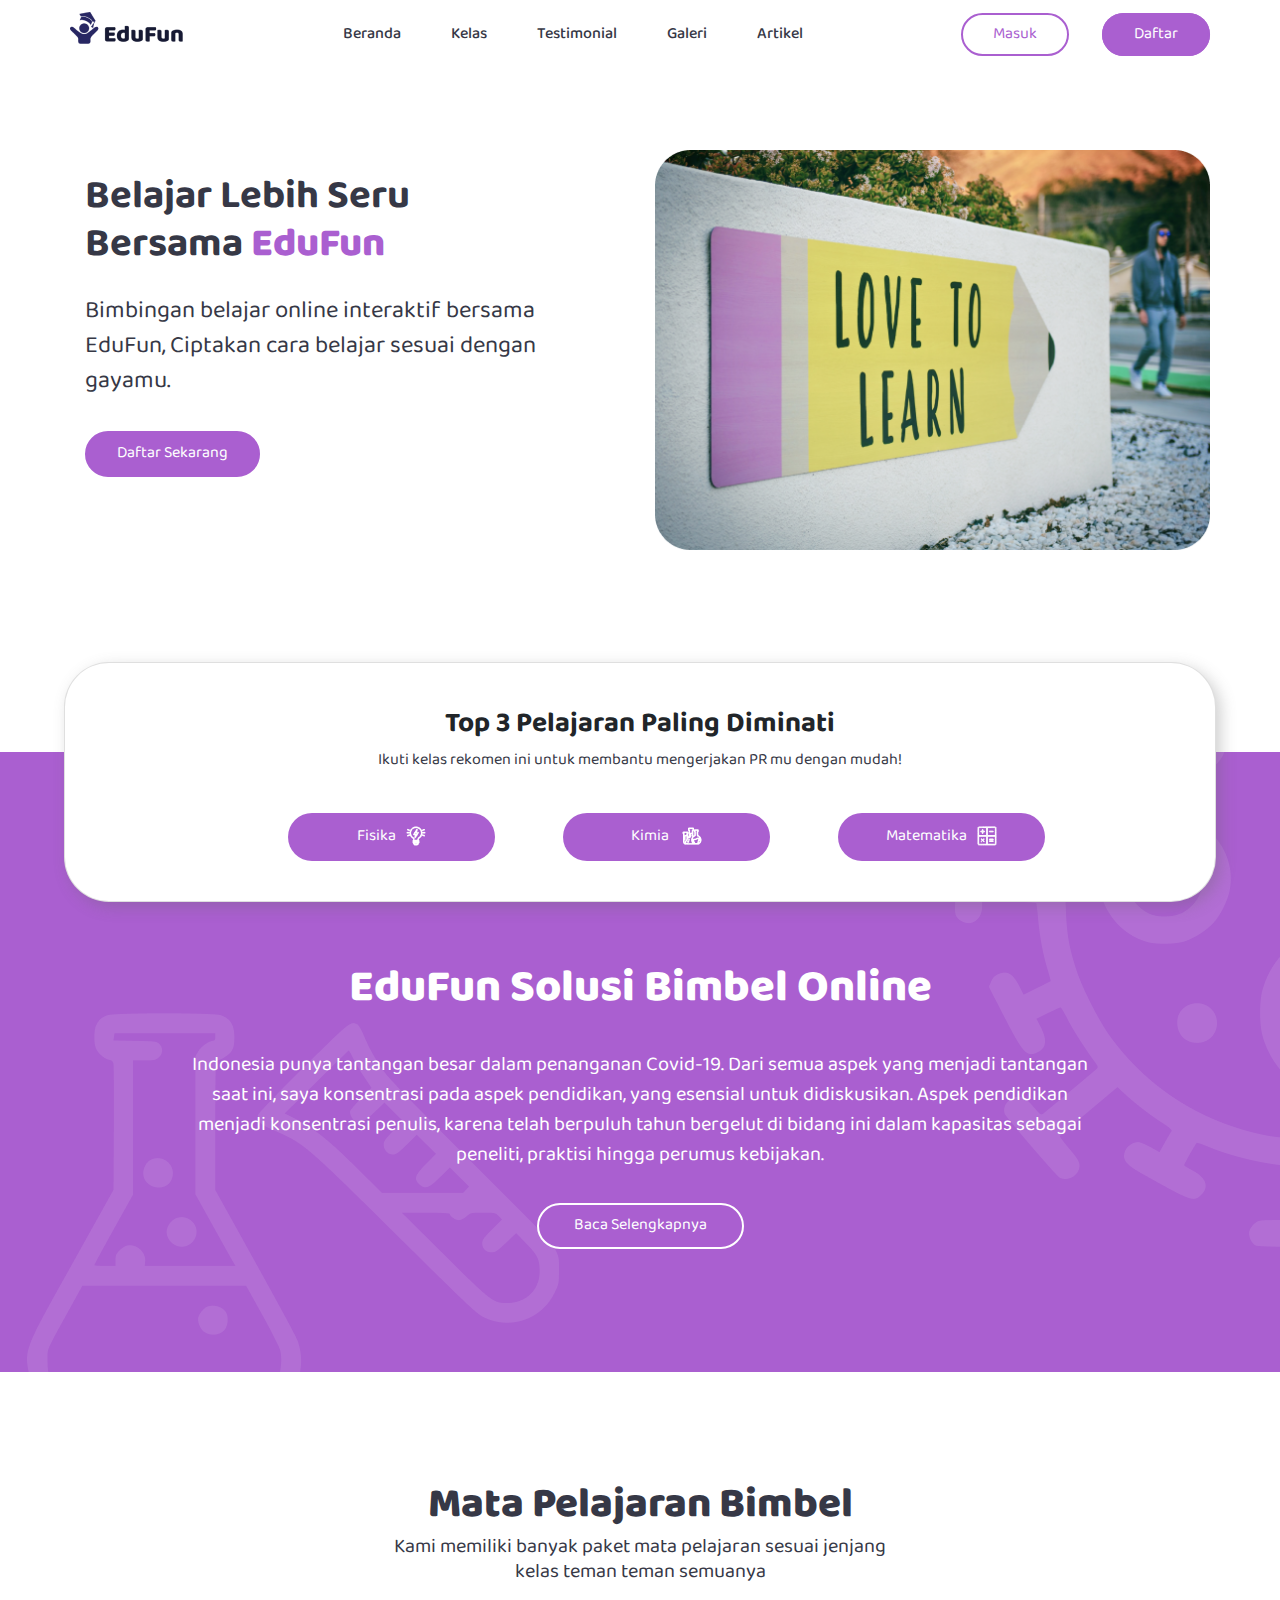
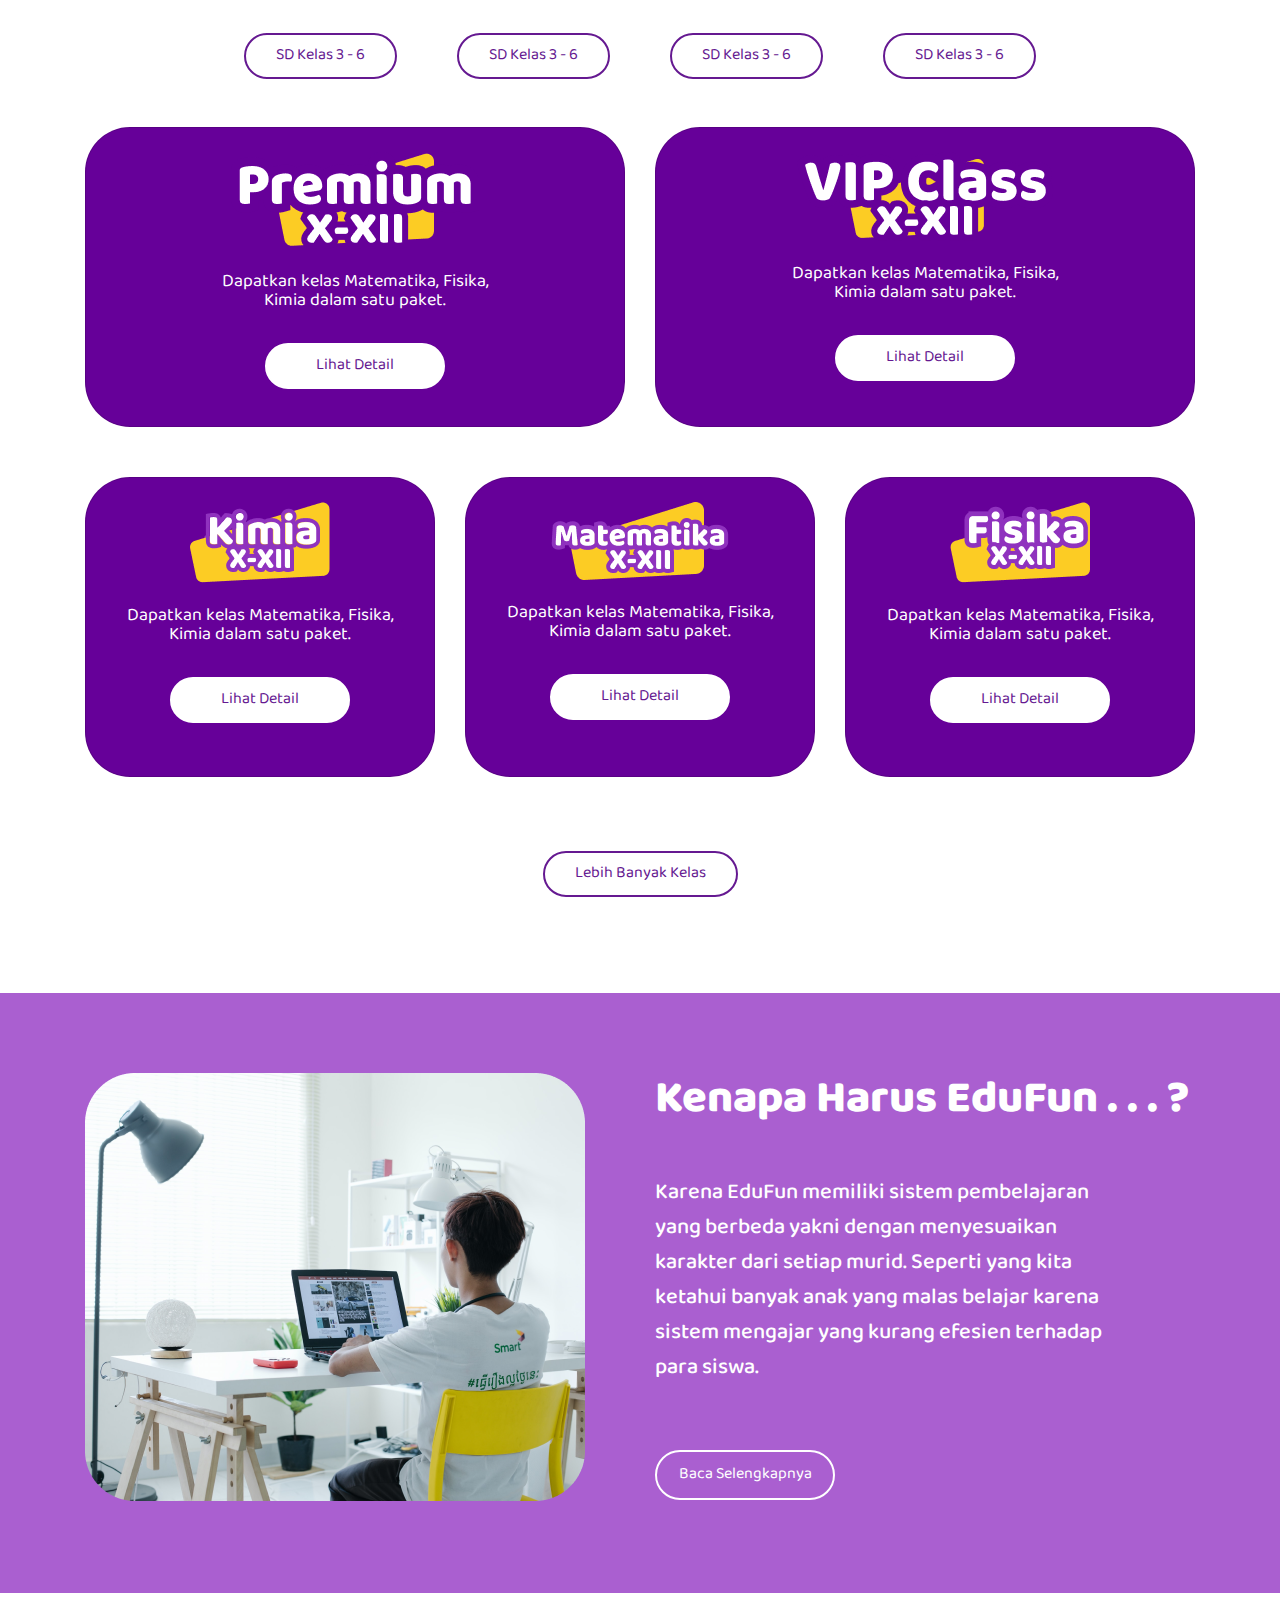
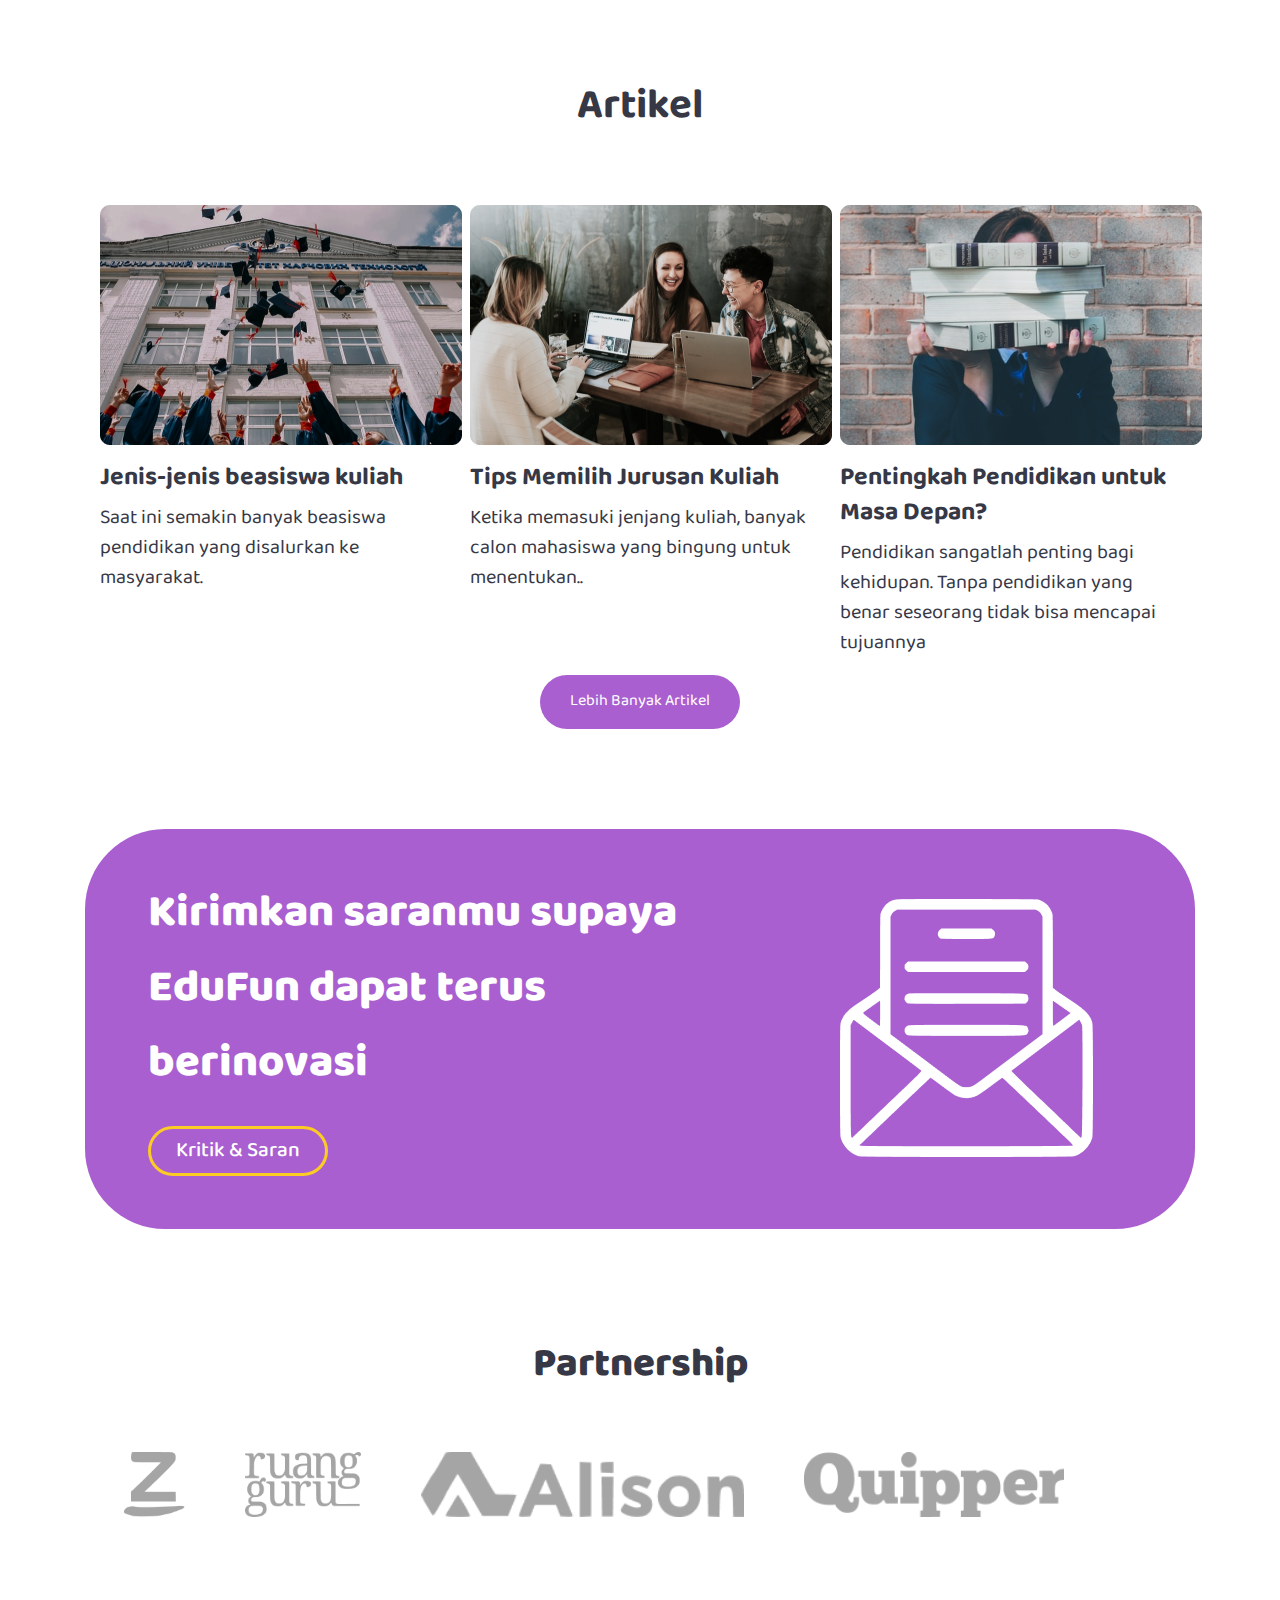
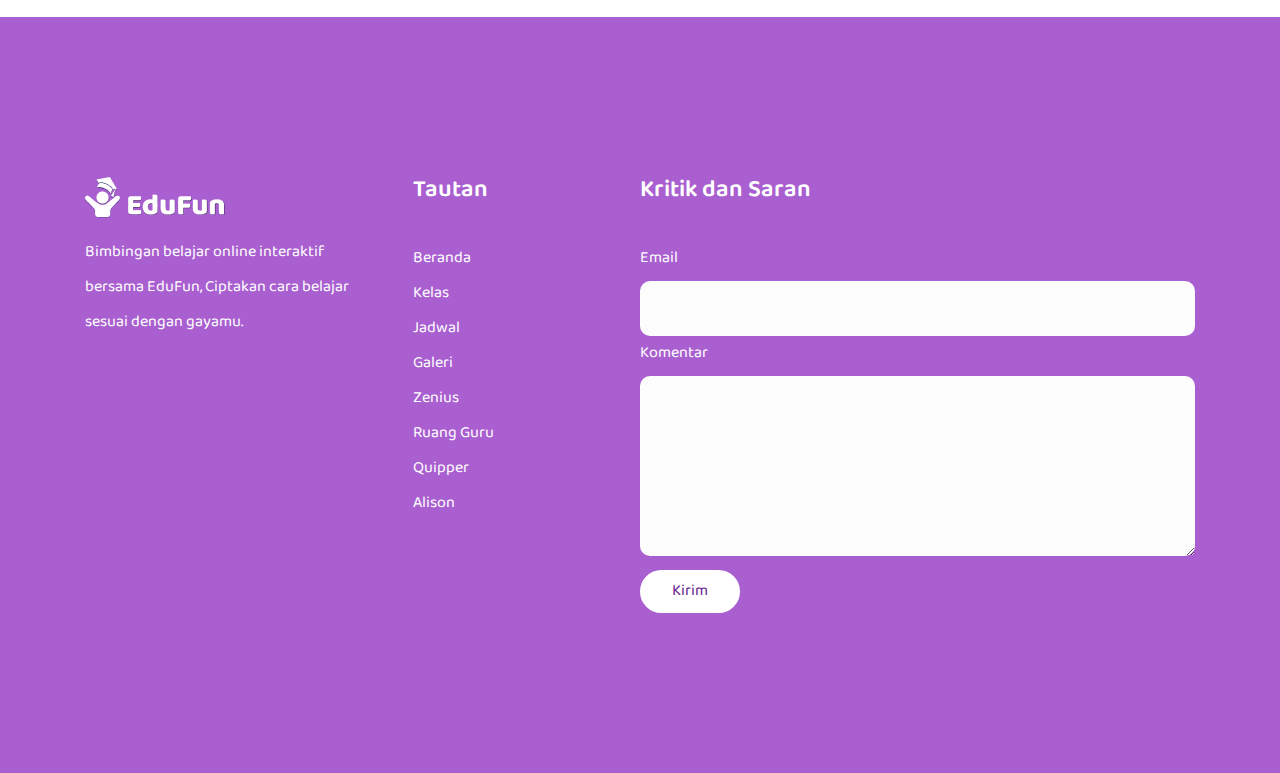
==== commit ecb55121: "chore : fix ui main page" ====
--- a/index.html
+++ b/index.html
@@ -41,10 +41,10 @@
 		<div class="container">
 			<div class="row">
 				<div class="col-md-6">
-					<h1>
-						Belajar Lebih Seru Bersama <br> <span>EduFun</span>
+					<h1 class="mt-4 mb-4">
+						Belajar Lebih Seru <br> Bersama <span>EduFun</span>
 					</h1>
-					<p class="mt-5">
+					<p>
 						Bimbingan belajar online interaktif bersama
 						EduFun, Ciptakan cara belajar sesuai dengan gayamu.
 					</p>
@@ -63,9 +63,9 @@
 		<div class="card mx-auto">
 			<div class="card-body">
 				<h1>Top 3 Pelajaran Paling Diminati</h1>
-				<p>
-					Ikuti kelas MAFIKI untuk membantu mengerjakan PR mu
-					dengan mudah
+				<p class="text-center">
+					Ikuti kelas rekomen ini untuk membantu mengerjakan PR mu
+					dengan mudah!
 				</p>
 				<br />
 				<div class="row">
@@ -91,7 +91,7 @@
 	<div class="solusi mb-5">
 		<div class="text mx-auto">
 			<h1>EduFun Solusi Bimbel Online</h1>
-			<p class="mt-4">
+			<p class=" text-center mt-4">
 				Indonesia punya tantangan besar dalam penanganan Covid-19.
 				Dari semua aspek yang menjadi tantangan saat ini, saya
 				konsentrasi pada aspek pendidikan, yang esensial untuk
@@ -108,7 +108,7 @@
 	<div class="container mb-5">
 		<div class="mapel text-center mt-5">
 			<h1>Mata Pelajaran Bimbel</h1>
-			<p class="mb-5">
+			<p class="mb-5 text-center">
 				Kami memiliki banyak paket mata pelajaran sesuai jenjang
 				<br />
 				kelas teman teman semuanya
@@ -126,7 +126,7 @@
 					<div class="card">
 						<div class="card-body justify-content-center">
 							<img class="mt-1" src="assets/img/prem1.png" alt="" srcset="" />
-							<p class="mt-4">
+							<p class="mt-4 text-center">
 								Dapatkan kelas Matematika, Fisika, <br />
 								Kimia dalam satu paket.
 							</p>
@@ -140,7 +140,7 @@
 					<div class="card">
 						<div class="card-body justify-content-center">
 							<img class="mt-1" src="assets/img/vipclass.png" alt="" srcset="" />
-							<p class="mt-4">
+							<p class="mt-4 text-center">
 								Dapatkan kelas Matematika, Fisika, <br />
 								Kimia dalam satu paket.
 							</p>
@@ -154,7 +154,7 @@
 					<div class="card">
 						<div class="card-body justify-content-center bg">
 							<img class="mt-1" src="assets/img/class1.png" alt="" srcset="" />
-							<p class="mt-4">
+							<p class="mt-4 text-center">
 								Dapatkan kelas Matematika, Fisika, <br />
 								Kimia dalam satu paket.
 							</p>
@@ -168,7 +168,7 @@
 					<div class="card">
 						<div class="card-body justify-content-center bg">
 							<img class="mt-1" src="assets/img/class2.png" alt="" srcset="" />
-							<p class="mt-4">
+							<p class="mt-4 text-center">
 								Dapatkan kelas Matematika, Fisika, <br />
 								Kimia dalam satu paket.
 							</p>
@@ -182,7 +182,7 @@
 					<div class="card">
 						<div class="card-body justify-content-center bg">
 							<img class="mt-1" src="assets/img/class3.png" alt="" srcset="" />
-							<p class="mt-4">
+							<p class="mt-4 text-center">
 								Dapatkan kelas Matematika, Fisika, <br />
 								Kimia dalam satu paket.
 							</p>
@@ -222,7 +222,7 @@
 		</div>
 	</div>
 
-
+<div class="container">
 	<!-- artikel -->
 	<div class="container container-artikel">
 		<h3 id="artikel-heading">Artikel</h3>
@@ -289,7 +289,7 @@
 				</div>
 			</div>
 		</div>
-
+</div>
 		<!-- Partner -->
 		<div class="partner mt-10 mb-5">
 			<h1 class="text-center mb-5">Partnership</h1>
--- a/assets/css/style.css
+++ b/assets/css/style.css
@@ -112,8 +112,7 @@
 
 .jumbotron span {
 	color: #aa5fd0;
-	line-height: 150px;
-	font-size: 95px;
+	font-size: 40px;
 	font-weight: 800;
 	padding-top: 50px;
 }
@@ -204,7 +203,7 @@
 
 .solusi .text p {
 	z-index: 2;
-	font-size: 16px;
+	font-size: 20px;
 	line-height: 30px;
 }
 
@@ -232,7 +231,7 @@
 
 .mapel p {
 	margin-top: -15px;
-	font-size: 16px;
+	font-size: 20px;
 	line-height: 25px;
 	color: #363846;
 	font-weight: 400;
@@ -275,7 +274,7 @@
 
 .mapel .card p {
 	color: #ffffff;
-	font-size: 14px;
+	font-size: 18px;
 	line-height: 19px;
 	text-align: center;
 }
@@ -423,7 +422,7 @@
 .artikelbtn {
 	color: white;
 	background-color: var(--light-purple);
-	padding: 10px 30px;
+	padding: 15px 30px;
 	border: none;
 	border-radius: 35px;
 	transition: 0.3s ease-in;
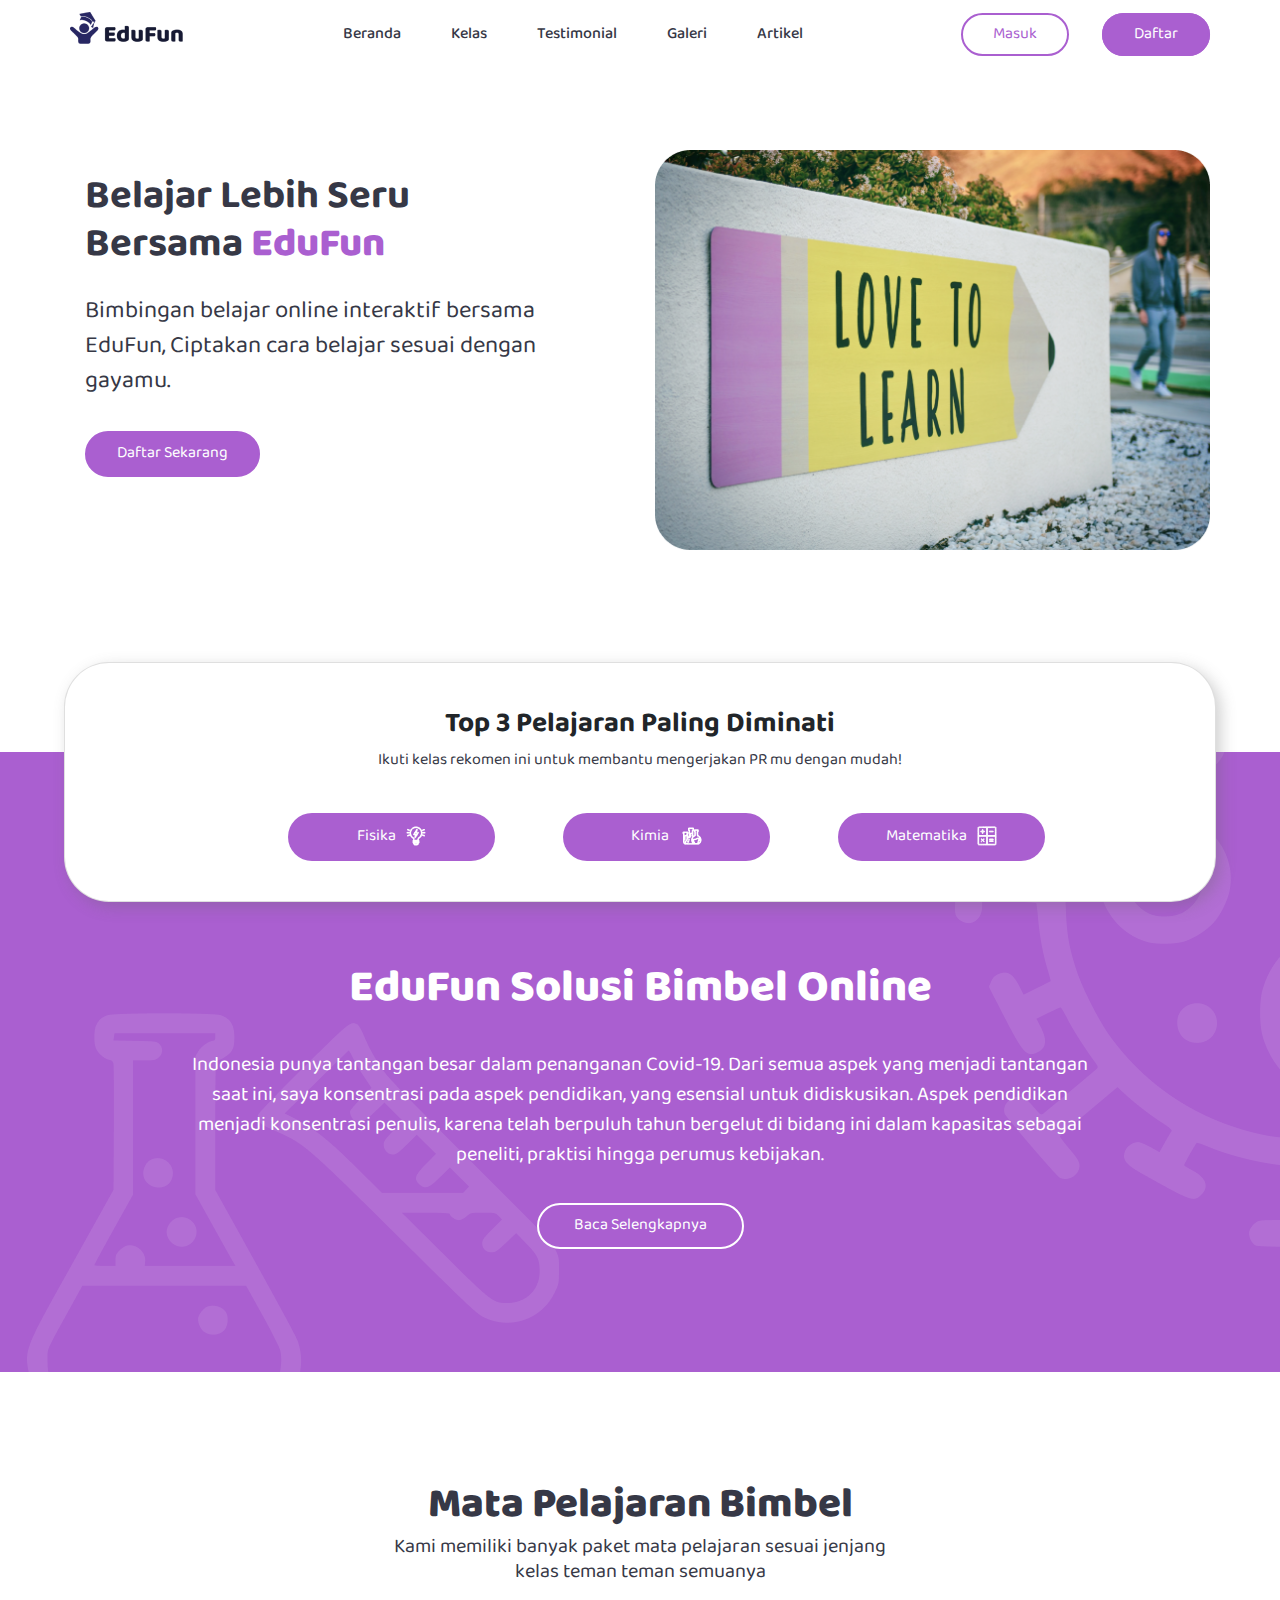
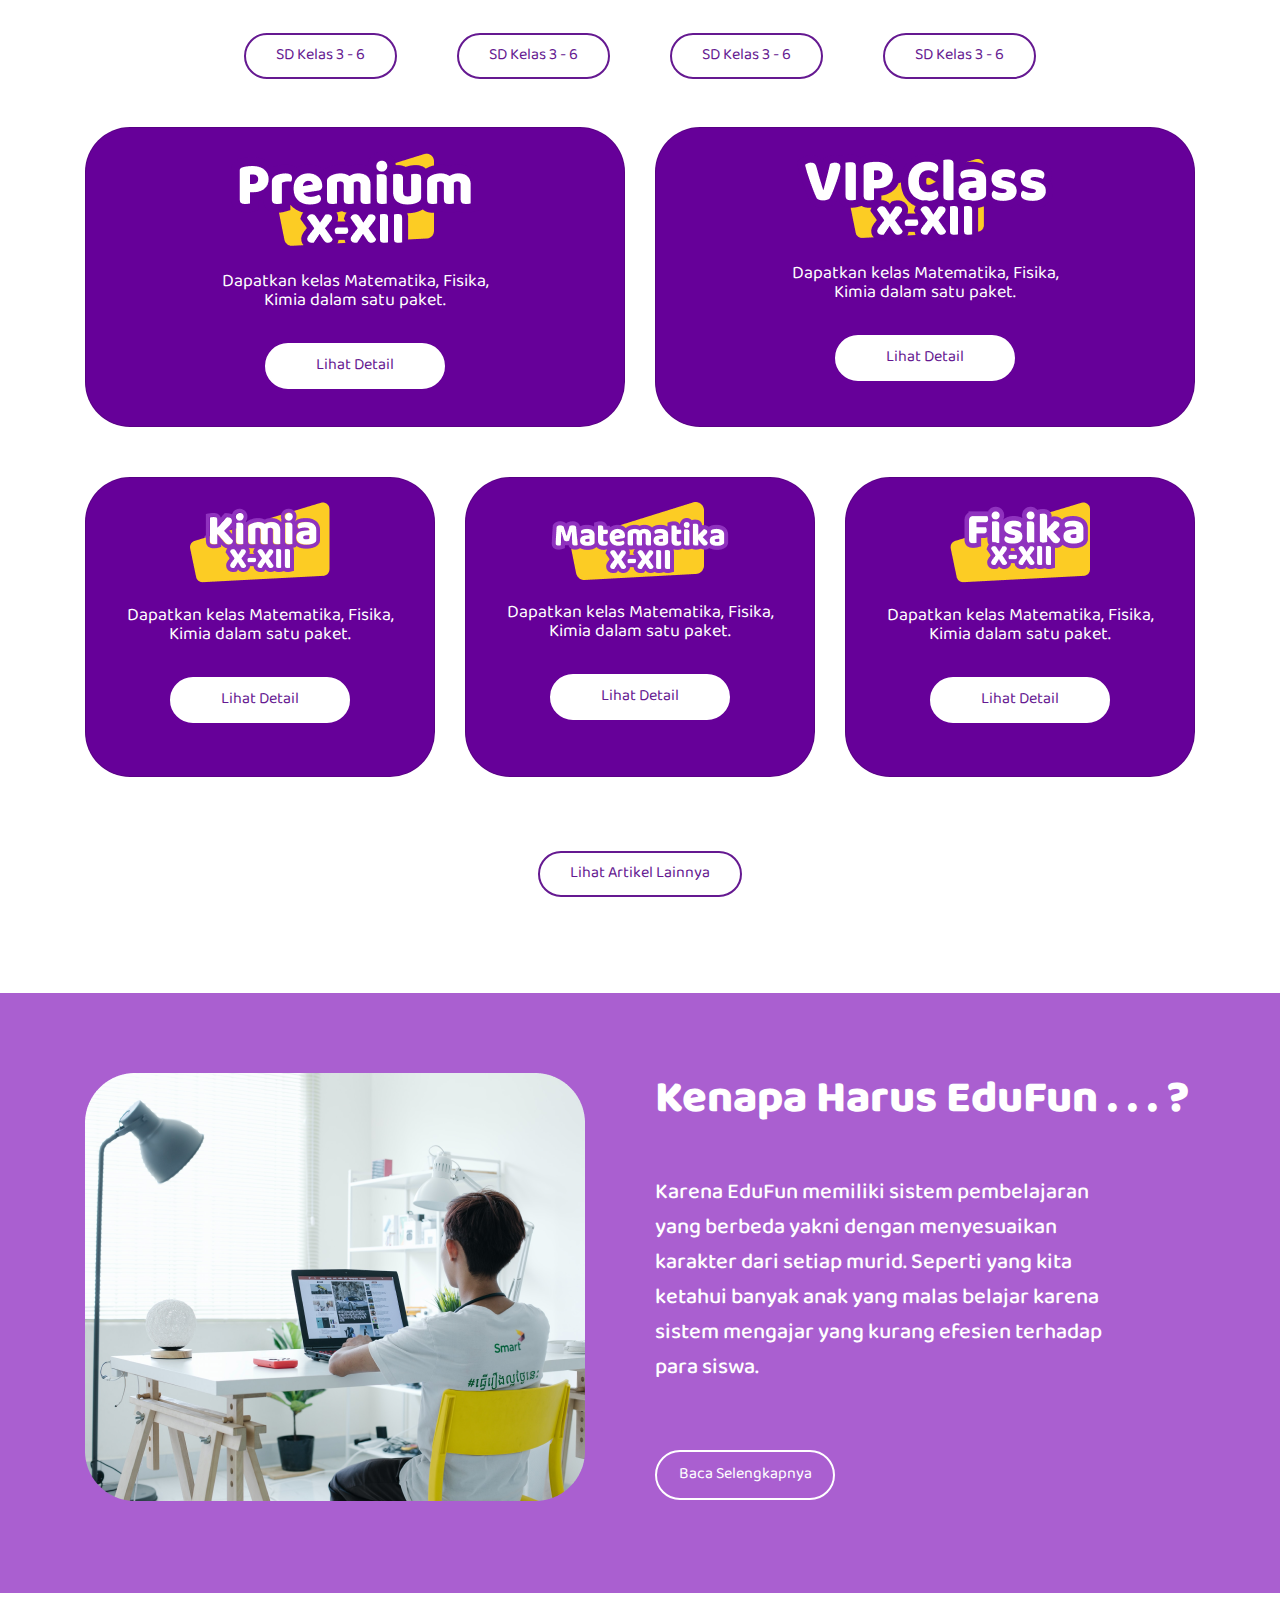
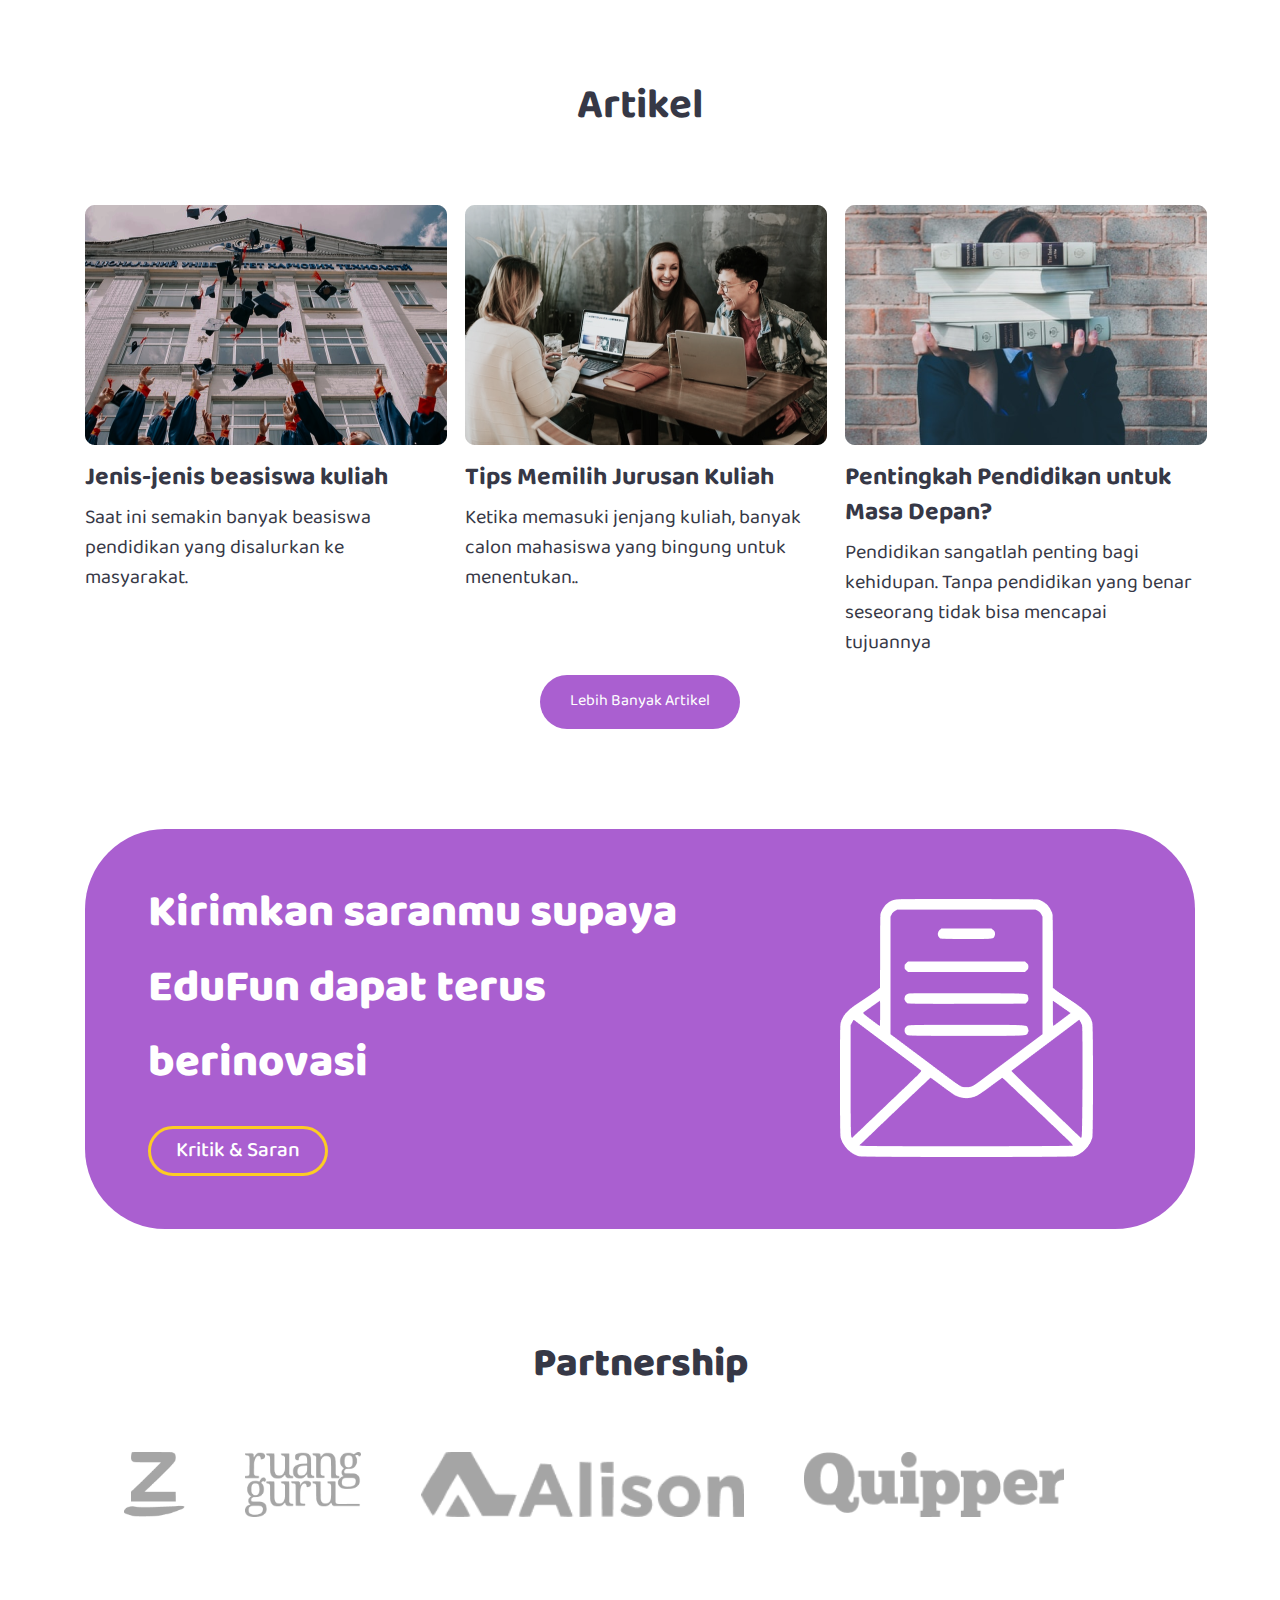
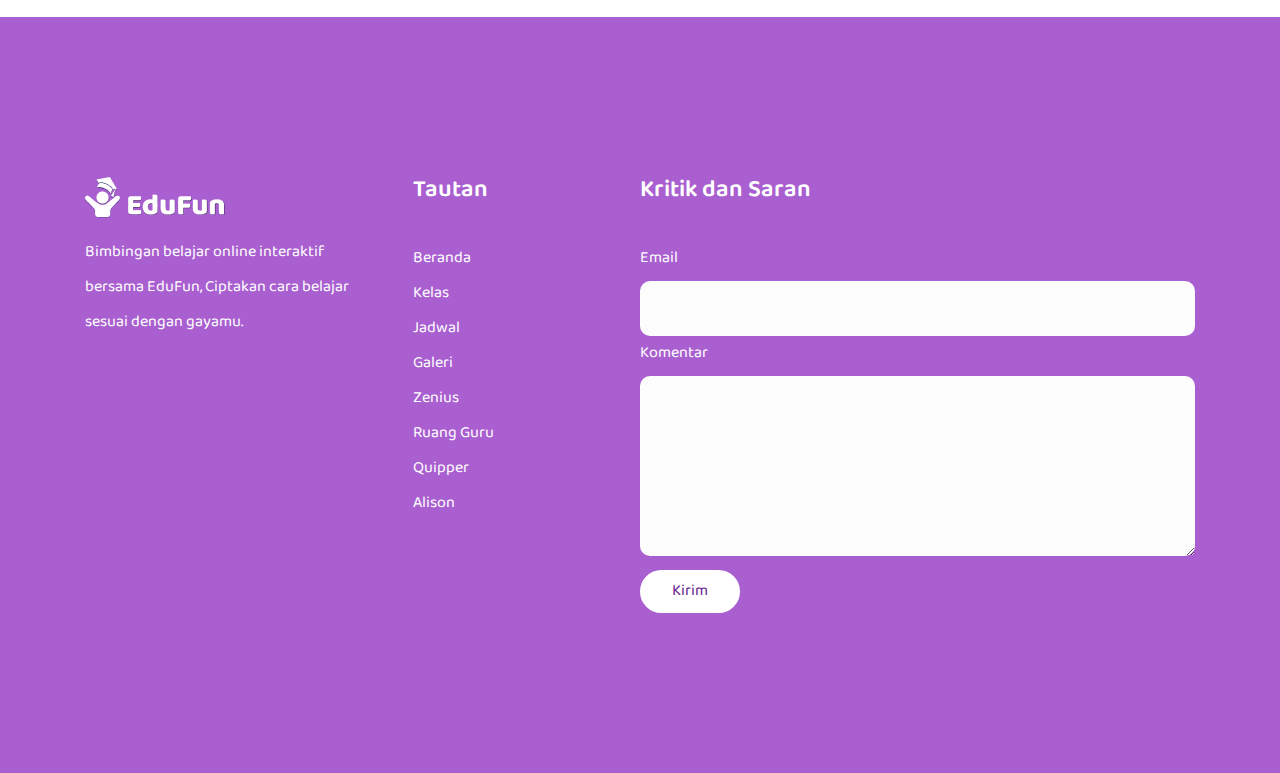
==== commit 772d7004: "tidy up" ====
--- a/index.html
+++ b/index.html
@@ -195,7 +195,7 @@
 			</div>
 
 			<button class="button-mapel mt-4 mb-5">
-				Lebih Banyak Kelas
+				Lihat Artikel Lainnya
 			</button>
 		</div>
 	</div>
@@ -224,7 +224,7 @@
 
 <div class="container">
 	<!-- artikel -->
-	<div class="container container-artikel">
+	<div class="container-artikel">
 		<h3 id="artikel-heading">Artikel</h3>
 		<div class="row mt-5">
 			<div class="col-md-4 mt-4">
--- a/assets/css/artikel.css
+++ b/assets/css/artikel.css
@@ -68,3 +68,7 @@
 	background-color: var(--purple);
 	color: var(--white);
 }
+
+.active{
+	background-color: var(--purple);
+}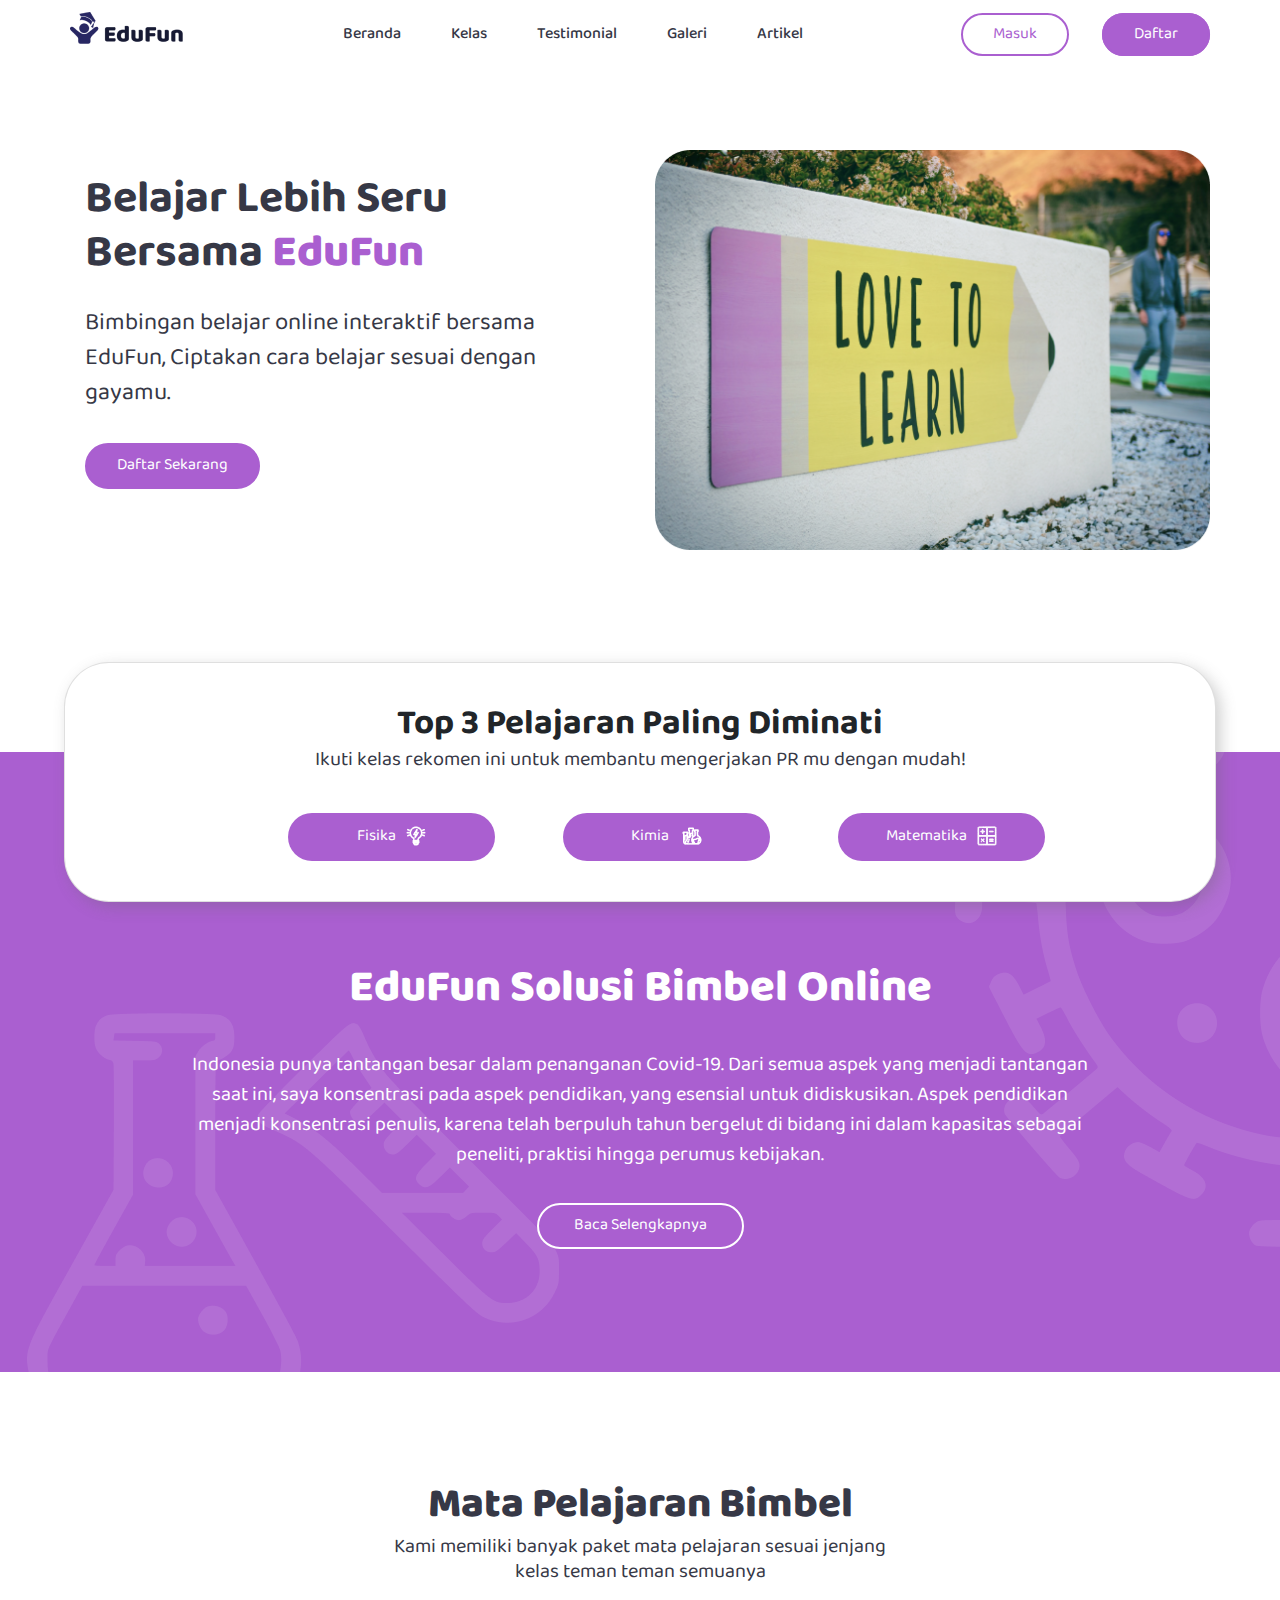
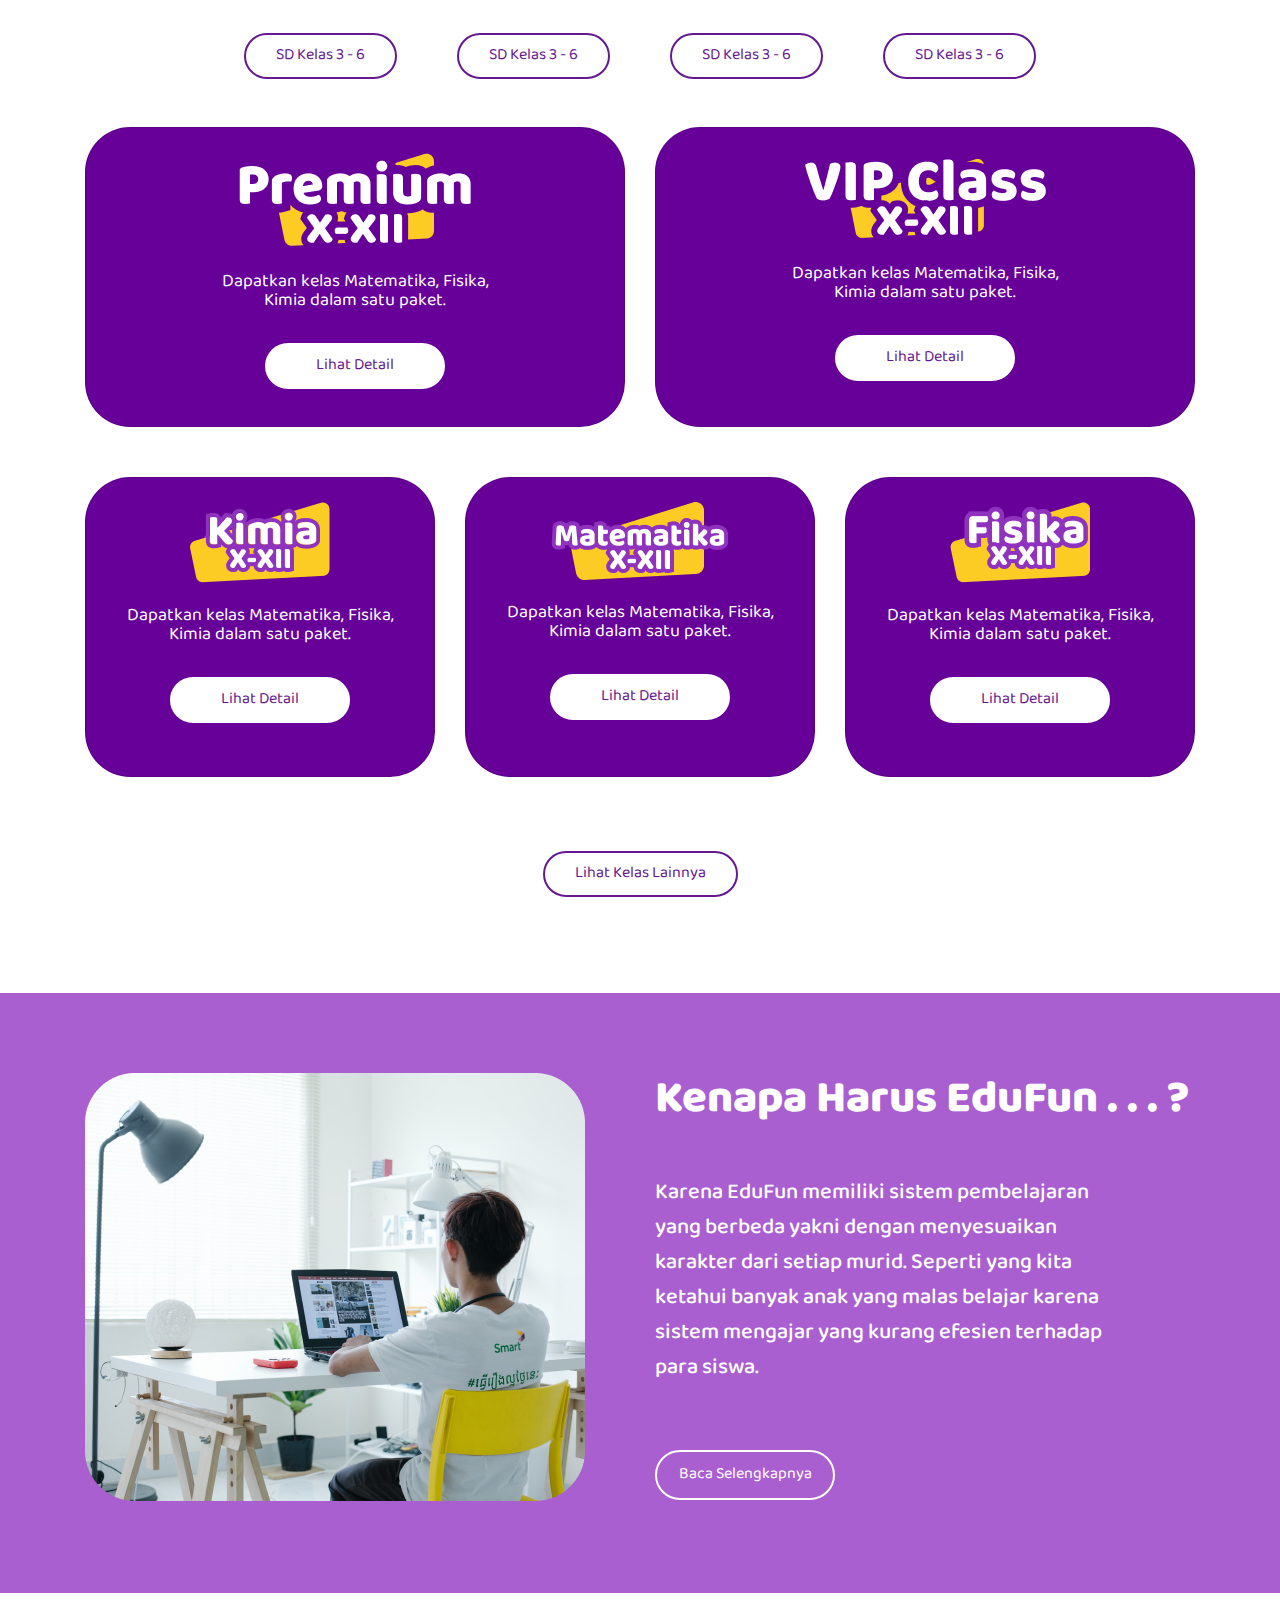
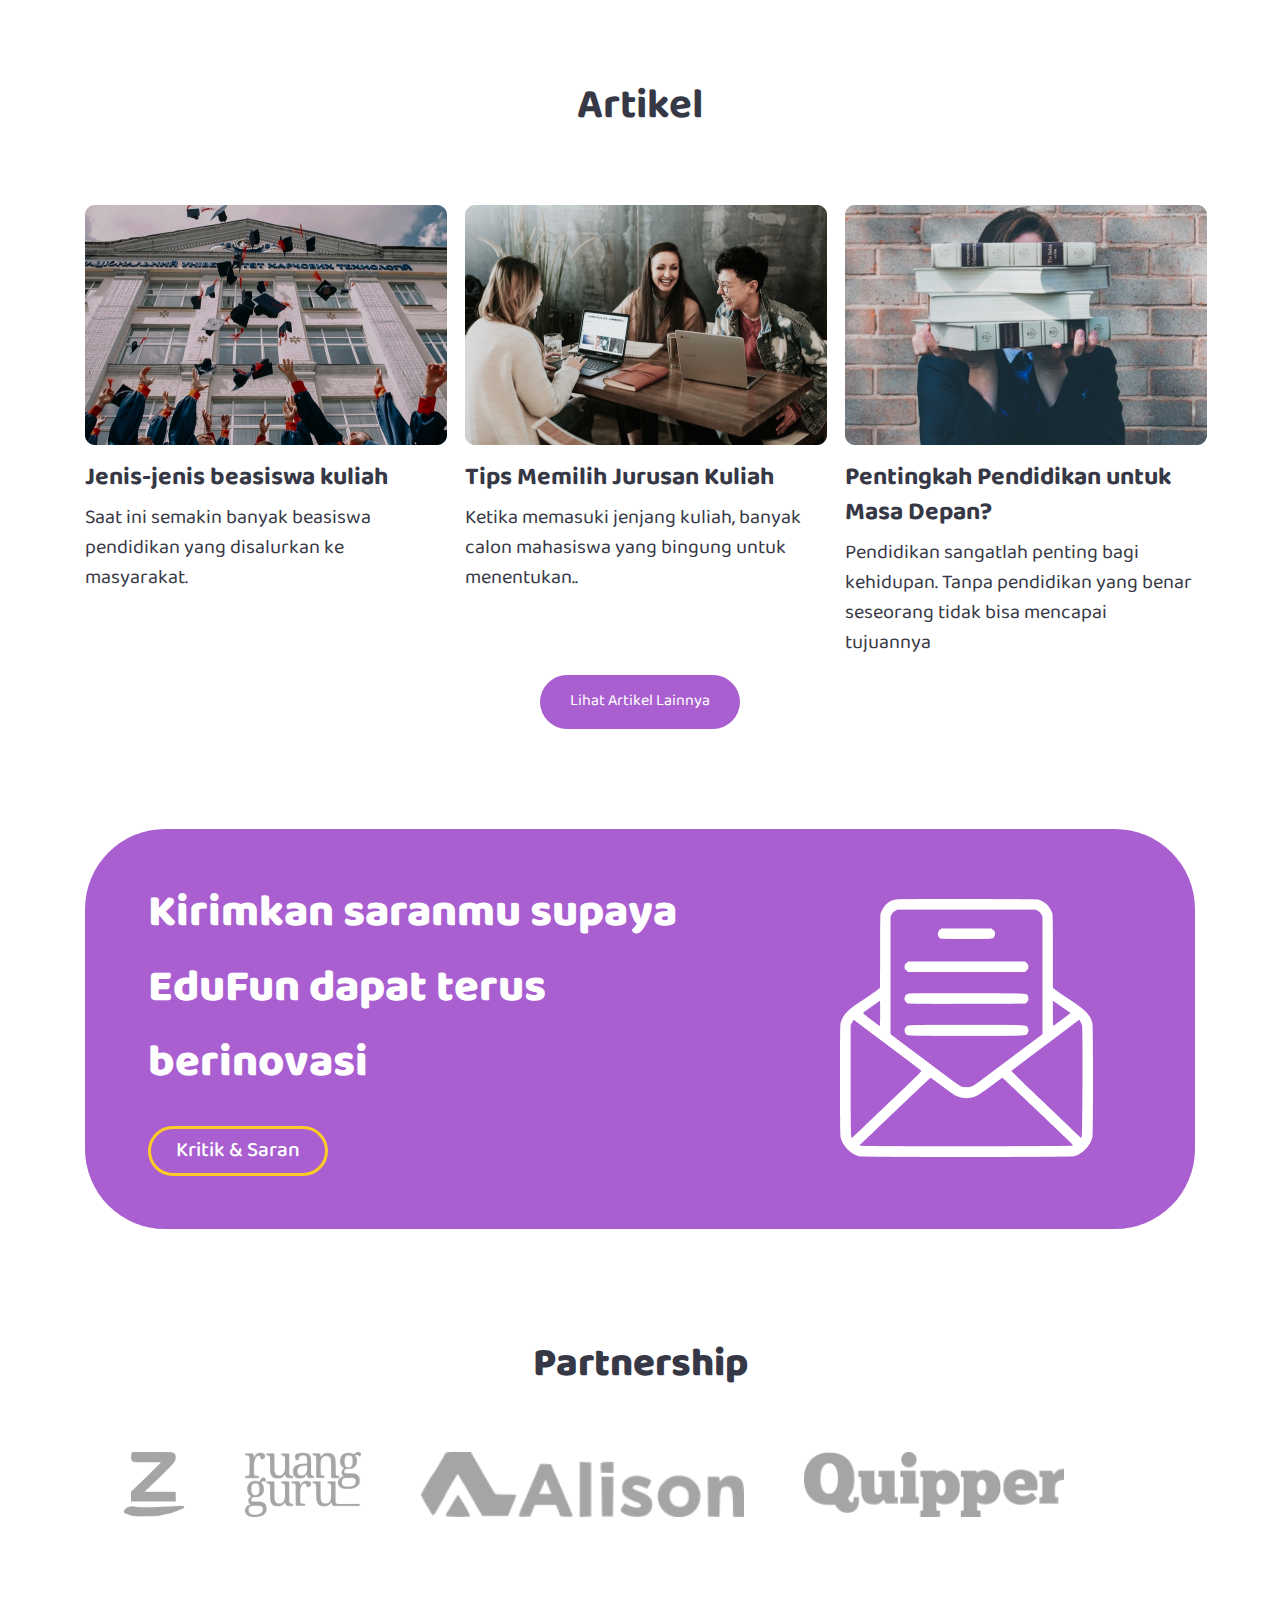
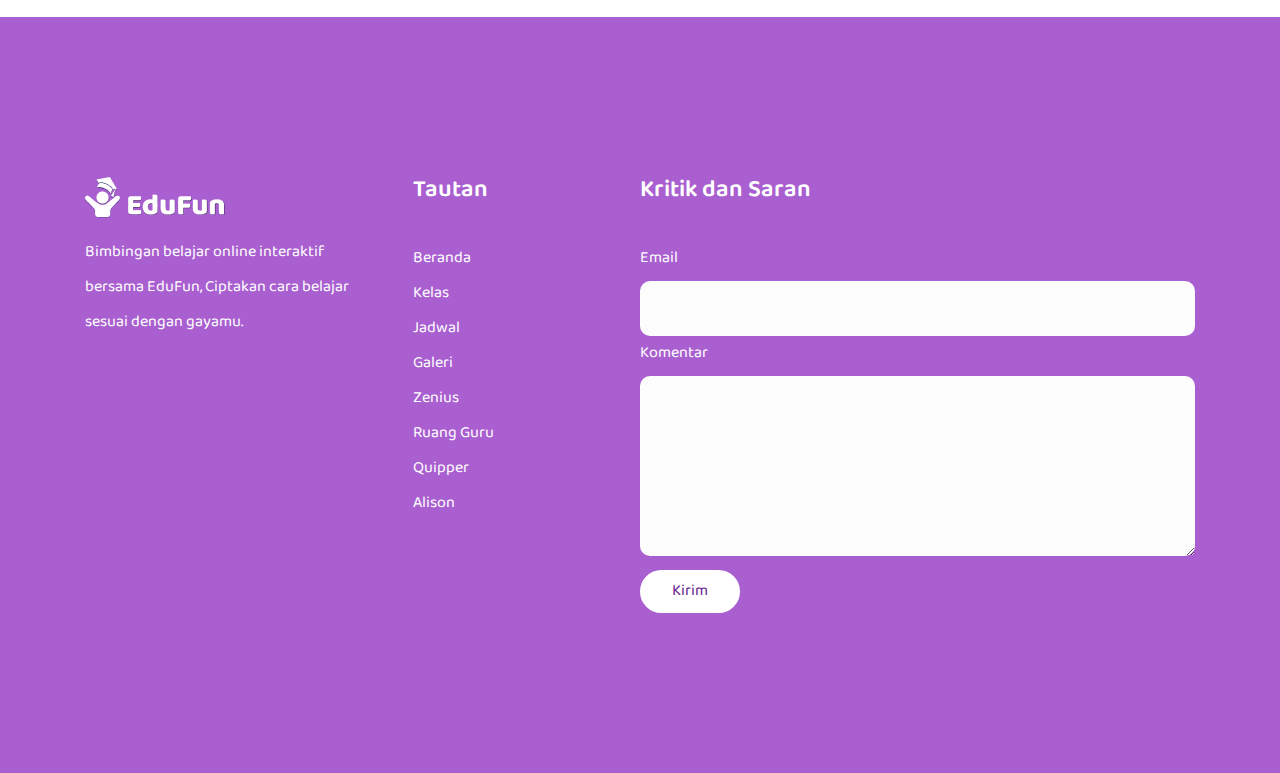
==== commit f95ccd5f: "edited text in mian page" ====
--- a/index.html
+++ b/index.html
@@ -195,7 +195,7 @@
 			</div>
 
 			<button class="button-mapel mt-4 mb-5">
-				Lihat Artikel Lainnya
+				Lihat Kelas Lainnya
 			</button>
 		</div>
 	</div>
@@ -266,7 +266,7 @@
 				</div>
 			</div>
 		</div>
-		<button class="artikelbtn">Lebih Banyak Artikel</button>
+		<button class="artikelbtn">Lihat Artikel Lainnya</button>
 		</div>
 
 
--- a/assets/css/style.css
+++ b/assets/css/style.css
@@ -29,6 +29,7 @@
 	align-items: center;
 	margin-bottom: 0;
 }
+
 .menu_link a {
 	text-decoration: none;
 	padding: 7px 25px;
@@ -38,6 +39,7 @@
 	border-radius: 35px;
 	transition: all 0.5s;
 }
+
 .menu_link a:hover {
 	background-color: #ebebeb;
 }
@@ -48,6 +50,7 @@
 	color: #fff;
 	transition: 0.3s ease-out;
 }
+
 .login_button a:nth-child(1) {
 	background-color: transparent;
 	padding: 6px 30px;
@@ -55,10 +58,12 @@
 	border: solid 2px var(--light-purple);
 	color: var(--light-purple);
 }
+
 .login_button a:nth-child(1):hover {
 	background-color: var(--light-purple);
 	color: #fff;
 }
+
 .login_button a:nth-child(2) {
 	background-color: var(--light-purple);
 	padding: 6px 30px;
@@ -67,6 +72,7 @@
 	border: solid 2px var(--light-purple);
 	color: #fff;
 }
+
 .login_button a:nth-child(2):hover {
 	border: solid 2px var(--light-purple);
 	color: var(--light-purple);
@@ -105,14 +111,14 @@
 
 .jumbotron h1 {
 	font-weight: 700;
-	font-size: 40px;
+	font-size: 45px;
 	margin-bottom: -50px;
 	color: var(--black);
 }
 
 .jumbotron span {
 	color: #aa5fd0;
-	font-size: 40px;
+	font-size: 45px;
 	font-weight: 800;
 	padding-top: 50px;
 }
@@ -151,14 +157,14 @@
 .top .card h1 {
 	text-align: center;
 	font-weight: 700;
-	font-size: 28px;
+	font-size: 35px;
 	line-height: 45px;
 }
 
 .top .card p {
 	text-align: center;
 	margin-top: -8px;
-	font-size: 16px;
+	font-size: 20px;
 	line-height: 25px;
 	color: var(--black);
 }
@@ -415,8 +421,7 @@
 	color: var(--black);
 	margin-top: 90px;
 }
-.artikelb h3,
-p {
+.artikelb h3, p {
 	text-align: left !important;
 }
 .artikelbtn {
@@ -487,49 +492,56 @@
 	background-color: var(--light-purple);
 	line-height: 35px;
 }
+
 footer .container {
 	display: grid;
 	width: 1140px;
 	grid-template-columns: 1fr 1fr 2fr;
 	color: #fff;
 }
+
 footer .container h3 {
 	font-size: 1.5em;
 	margin-bottom: 35px;
 	font-weight: 600;
 }
-footer .container a,
-p,
-label {
+
+footer .container a, p, label {
 	display: flex;
 	flex-direction: column;
 	text-decoration: none;
 	color: #fff;
 	font-size: 1em;
 }
+
 label {
 	margin-bottom: -30px;
 }
+
 .links-footer {
 	padding-left: 50px;
 }
+
 .saran-footer .email {
 	padding: 10px 10px;
 }
-.saran-footer input,
-textarea {
+
+.saran-footer input, textarea {
 	border-radius: 10px;
 	font-size: 1em;
 	width: 100%;
 	border: none;
 	background-color: #fdfdfd;
 }
+
 .saran-footer .email {
 	padding: 10px 10px;
 }
+
 .saran-footer .komentar {
 	padding: 10px 0 100px 10px;
 }
+
 .btnfill {
 	text-decoration: none;
 	font-size: 1em;
@@ -540,6 +552,7 @@
 	padding: 2px 30px;
 	transition: 0.3s ease-out;
 }
+
 .btnfill:hover {
 	background-color: var(--white);
 	border: solid 2px var(--white);
--- a/assets/css/artikel.css
+++ b/assets/css/artikel.css
@@ -5,6 +5,7 @@
 	--white: #fff;
 	--yellow: #fccc24;
 }
+
 .artikel h2 {
 	font-weight: 800;
 	font-size: 40px;
@@ -28,9 +29,11 @@
 .artikel2 h3 {
 	color: #363846;
 }
+
 .artikel a {
 	text-decoration: none;
 }
+
 .artikel p {
 	font-weight: 400;
 	font-size: 20px;
@@ -44,14 +47,17 @@
 	line-height: 35px;
 	font-weight: 700;
 }
+
 .artikelb p {
 	color: #363846;
 	font-size: 20px;
 }
+
 .pages-bar {
 	display: flex;
 	justify-content: center;
 }
+
 .page-button a {
 	padding: 6px 16px;
 	background-color: transparent;
@@ -64,6 +70,7 @@
 	border: solid 2px var(--purple);
 	transition: 0.3s;
 }
+
 .page-button a:hover {
 	background-color: var(--purple);
 	color: var(--white);
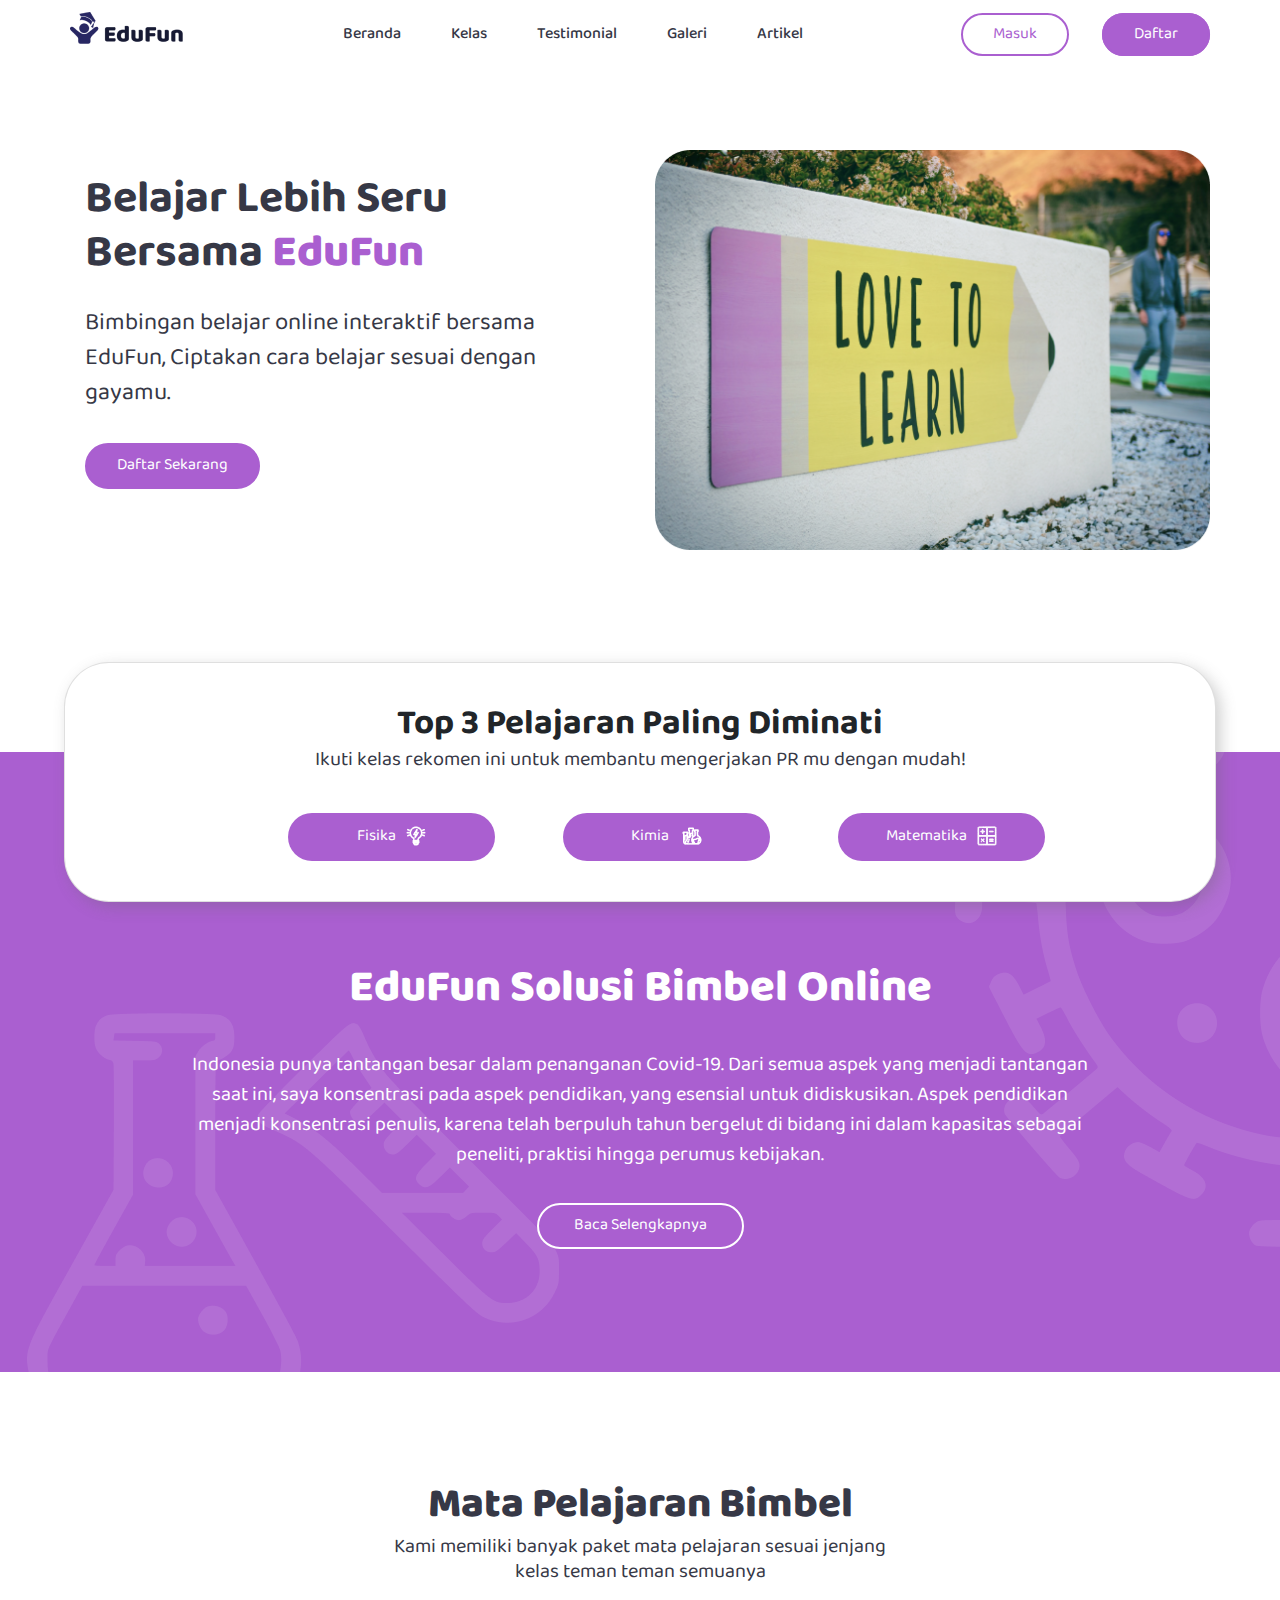
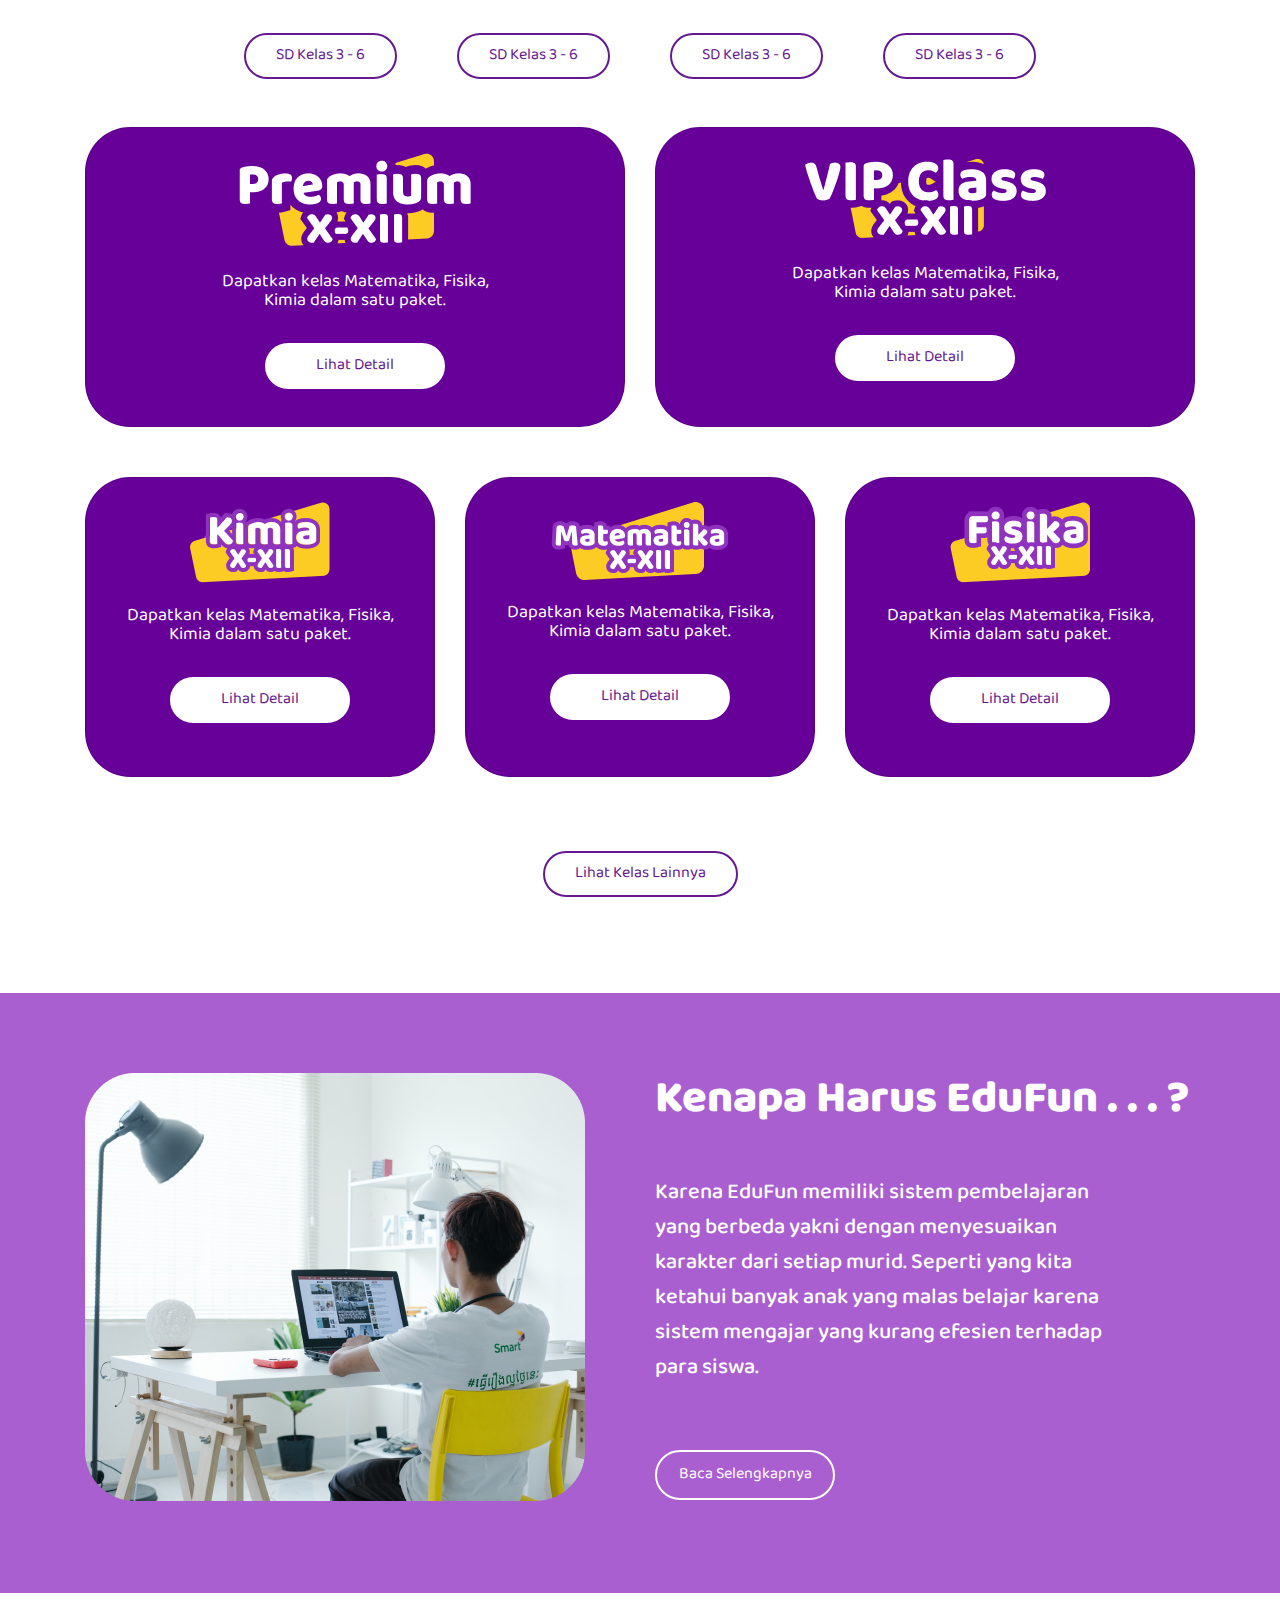
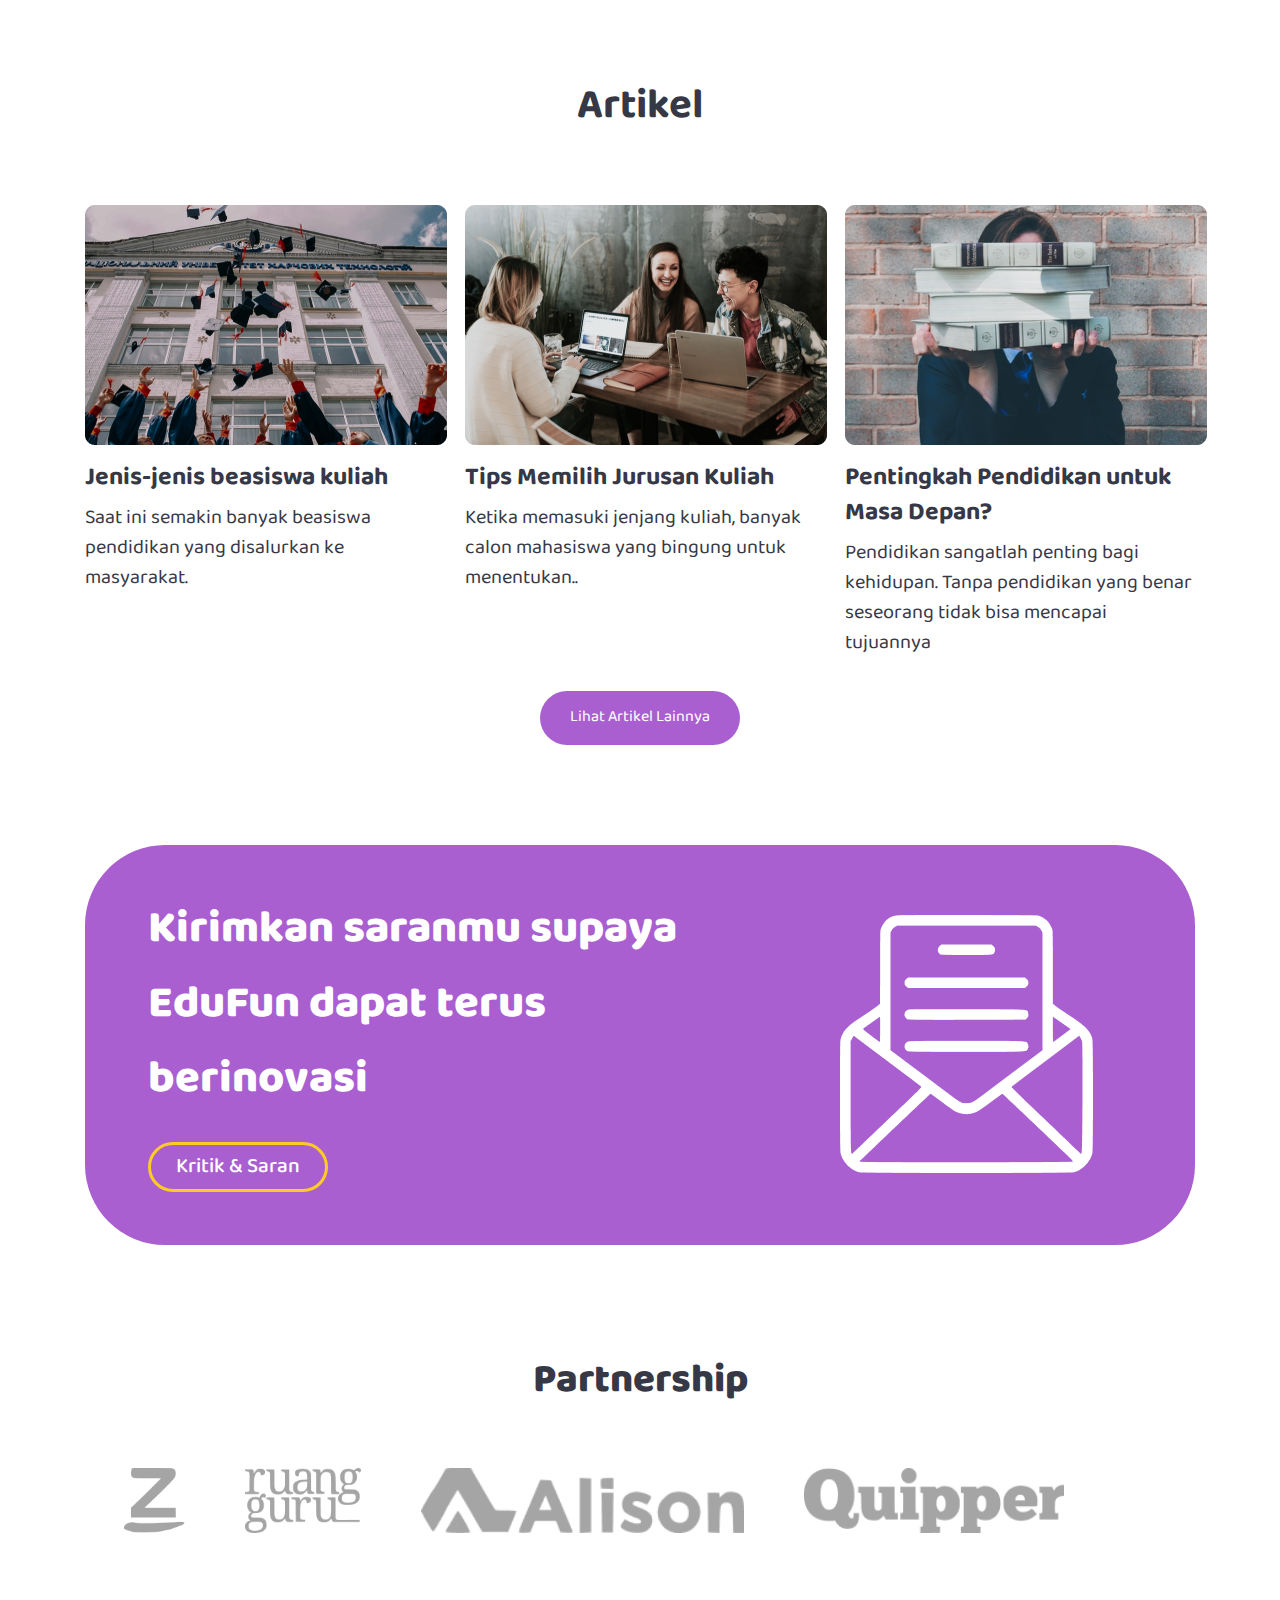
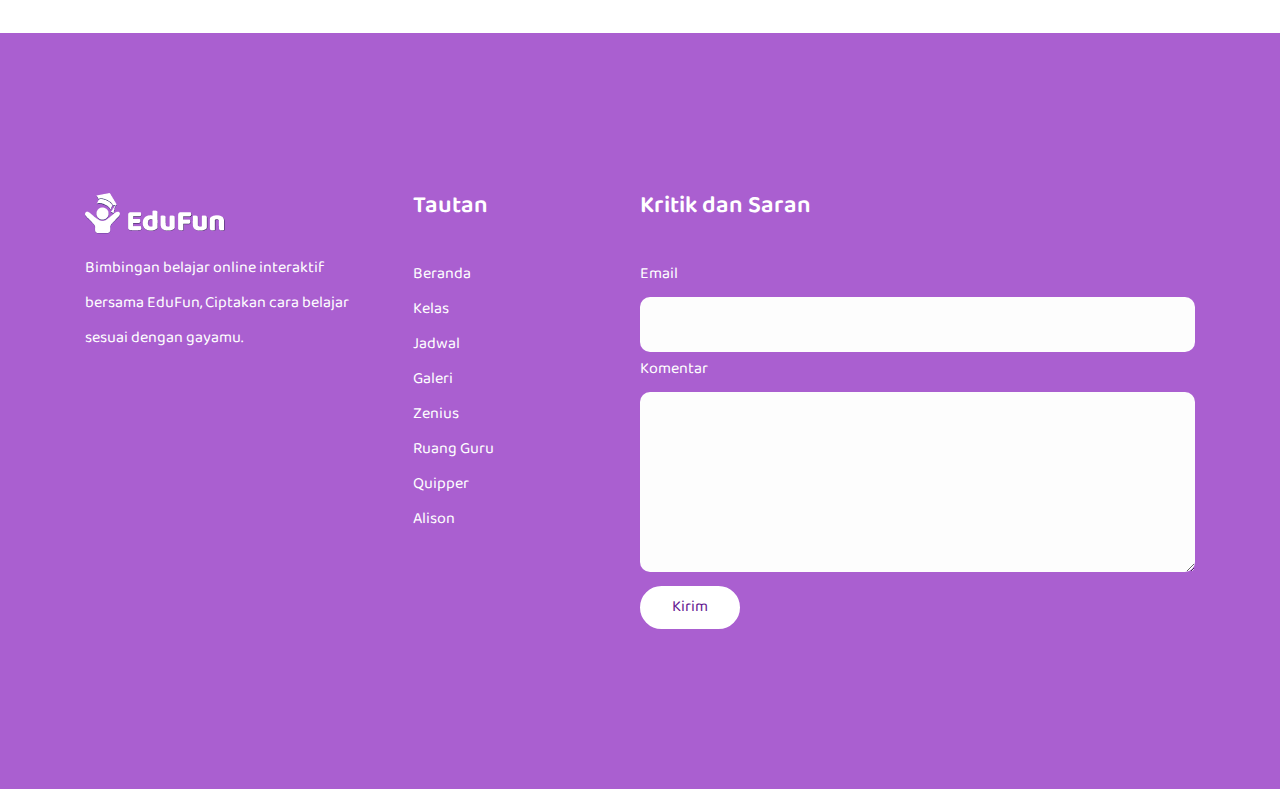
==== commit 55fbc0da: "general font size issue" ====
--- a/index.html
+++ b/index.html
@@ -266,10 +266,8 @@
 				</div>
 			</div>
 		</div>
-		<button class="artikelbtn">Lihat Artikel Lainnya</button>
-		</div>
-
-
+		<button class="artikelbtn mt-3">Lihat Artikel Lainnya</button>
+		</div>
 		<!-- end artikel -->
 
 		<!-- saran -->
--- a/assets/css/style.css
+++ b/assets/css/style.css
@@ -421,7 +421,8 @@
 	color: var(--black);
 	margin-top: 90px;
 }
-.artikelb h3, p {
+.artikelb h3,
+p {
 	text-align: left !important;
 }
 .artikelbtn {
@@ -506,7 +507,9 @@
 	font-weight: 600;
 }
 
-footer .container a, p, label {
+footer .container a,
+p,
+label {
 	display: flex;
 	flex-direction: column;
 	text-decoration: none;
@@ -526,7 +529,8 @@
 	padding: 10px 10px;
 }
 
-.saran-footer input, textarea {
+.saran-footer input,
+textarea {
 	border-radius: 10px;
 	font-size: 1em;
 	width: 100%;
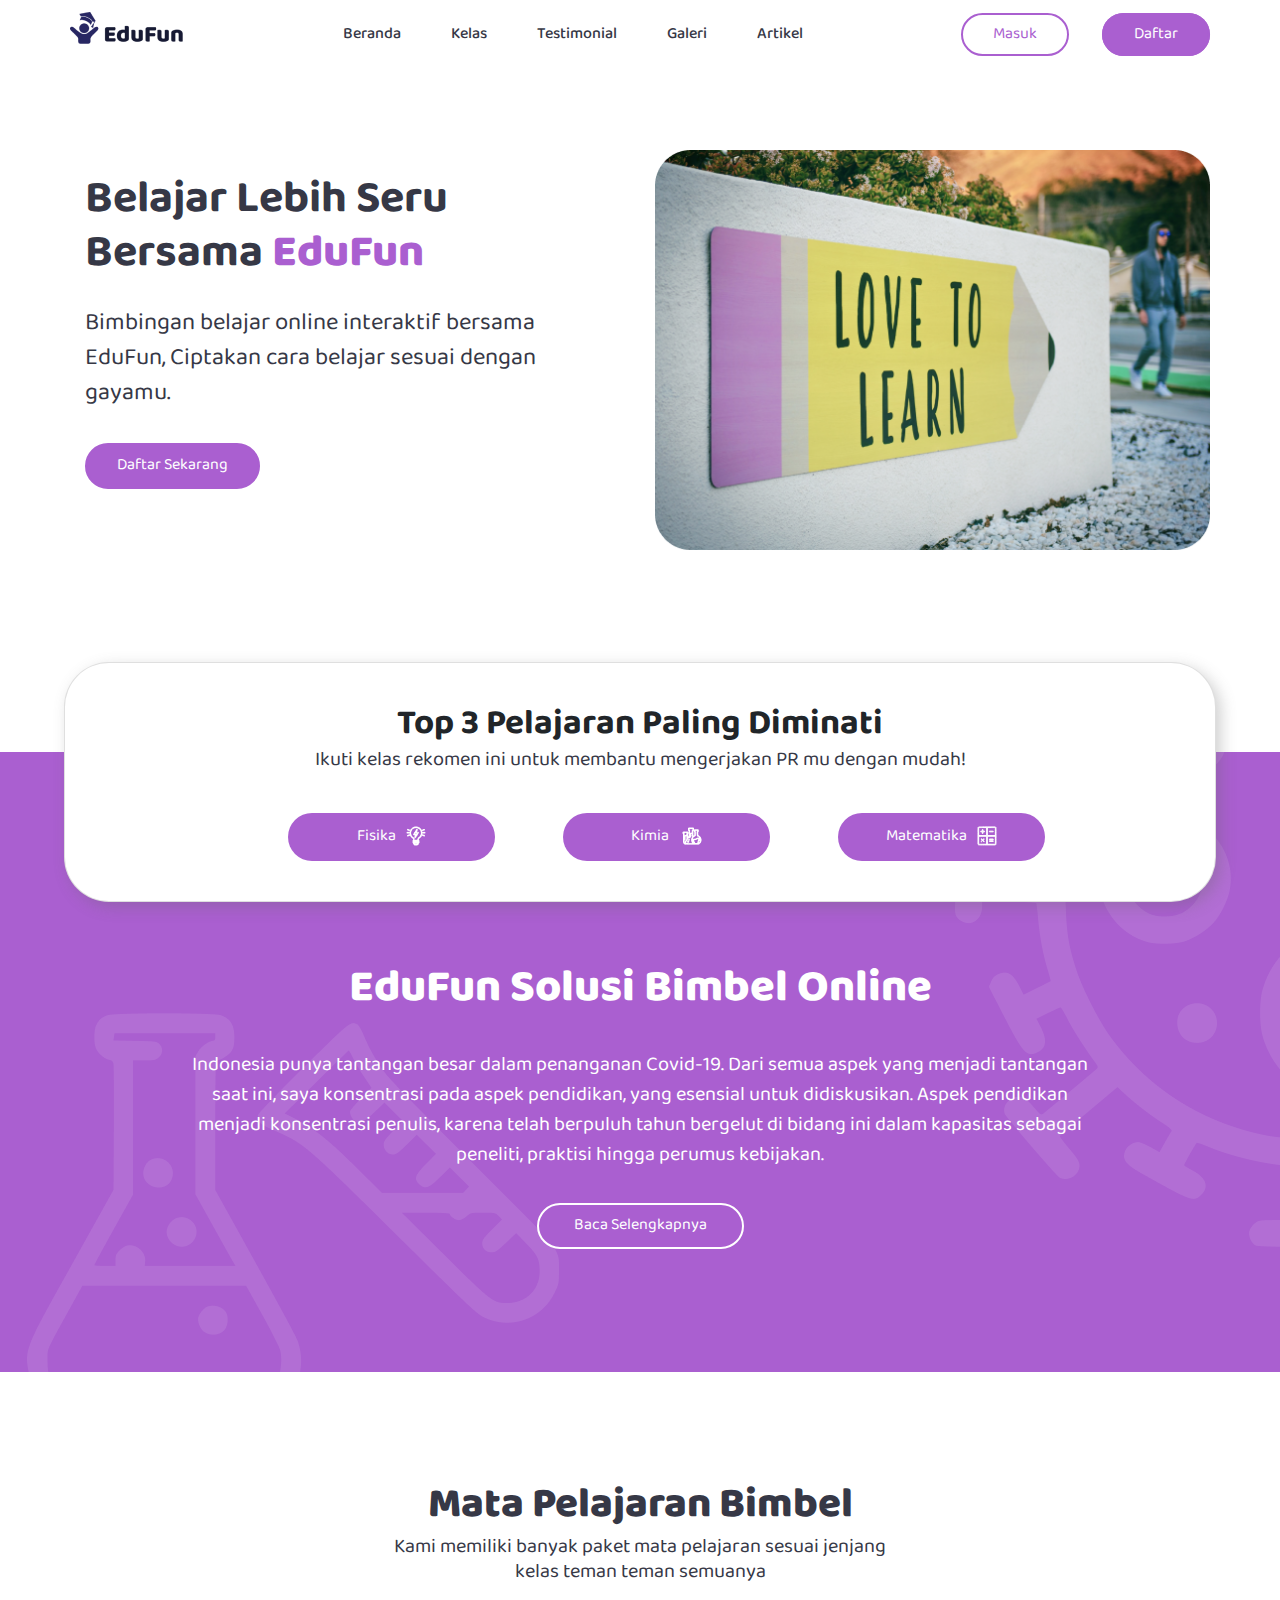
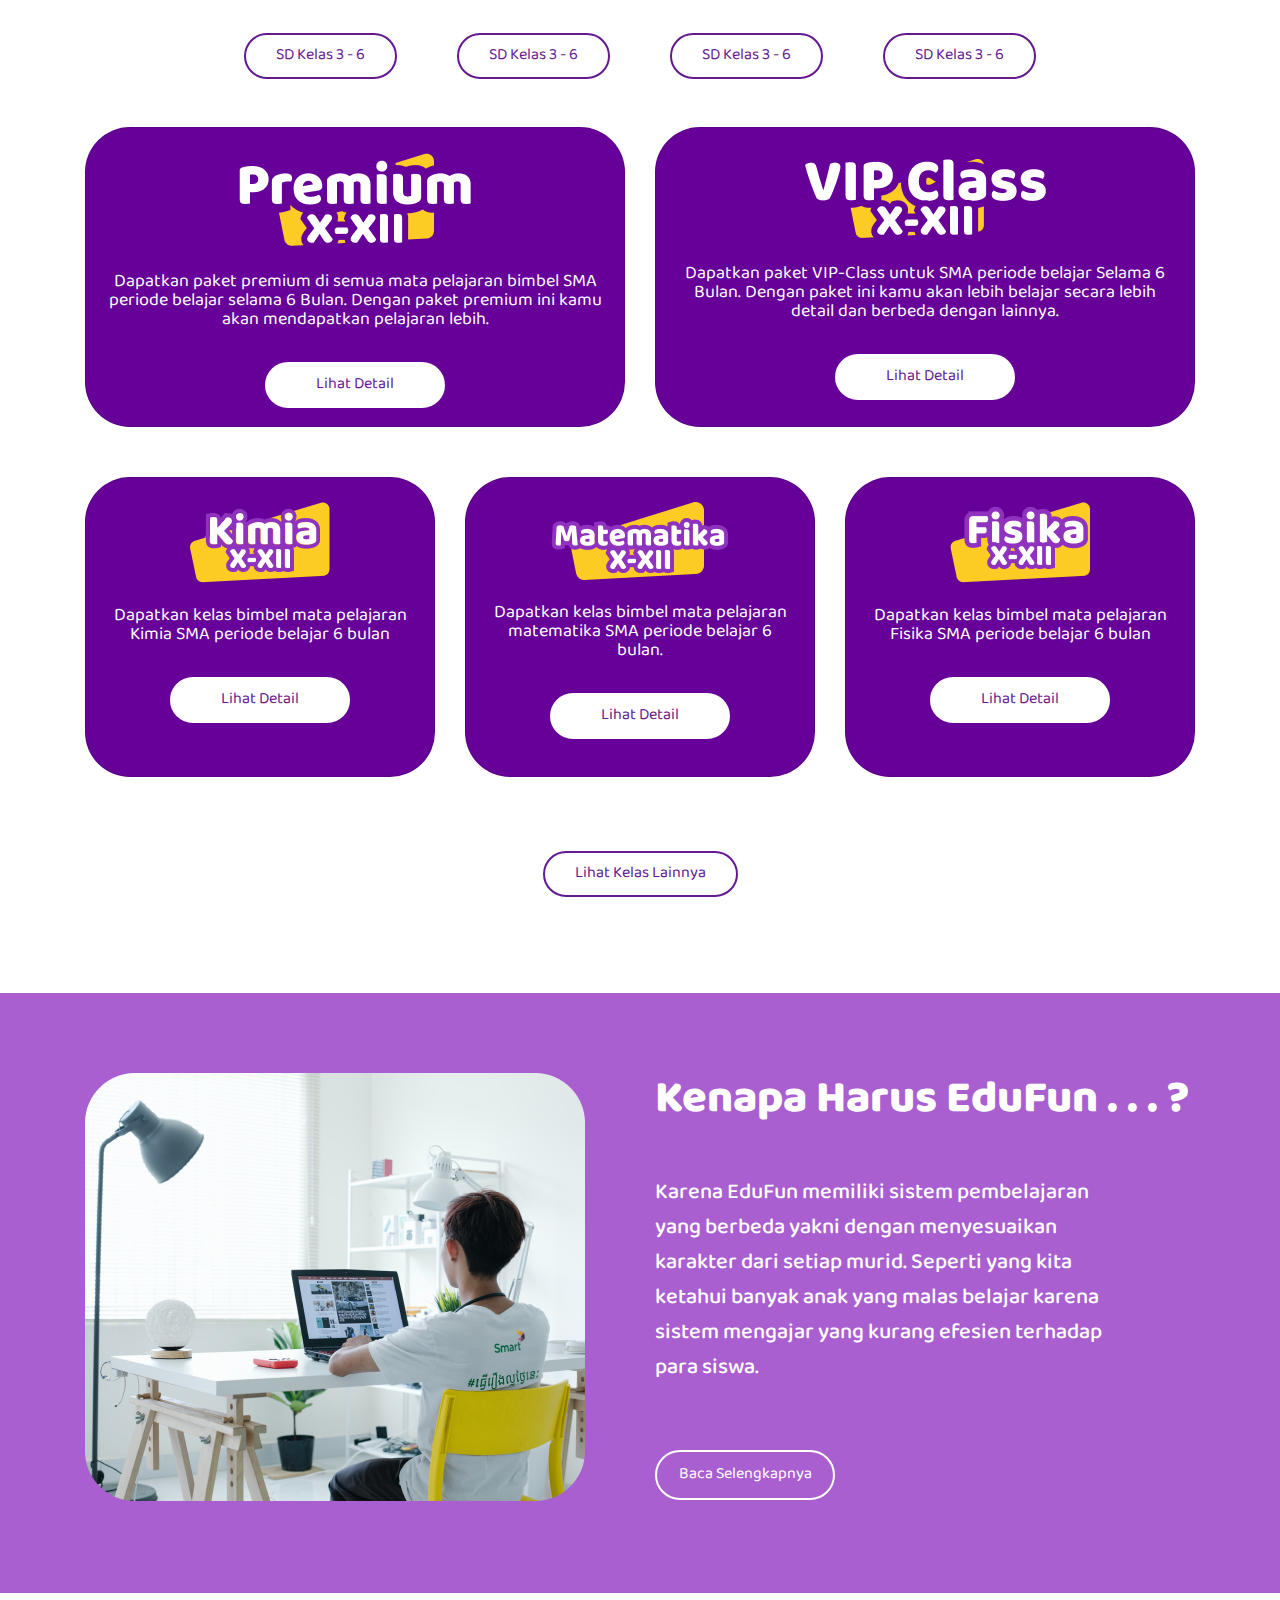
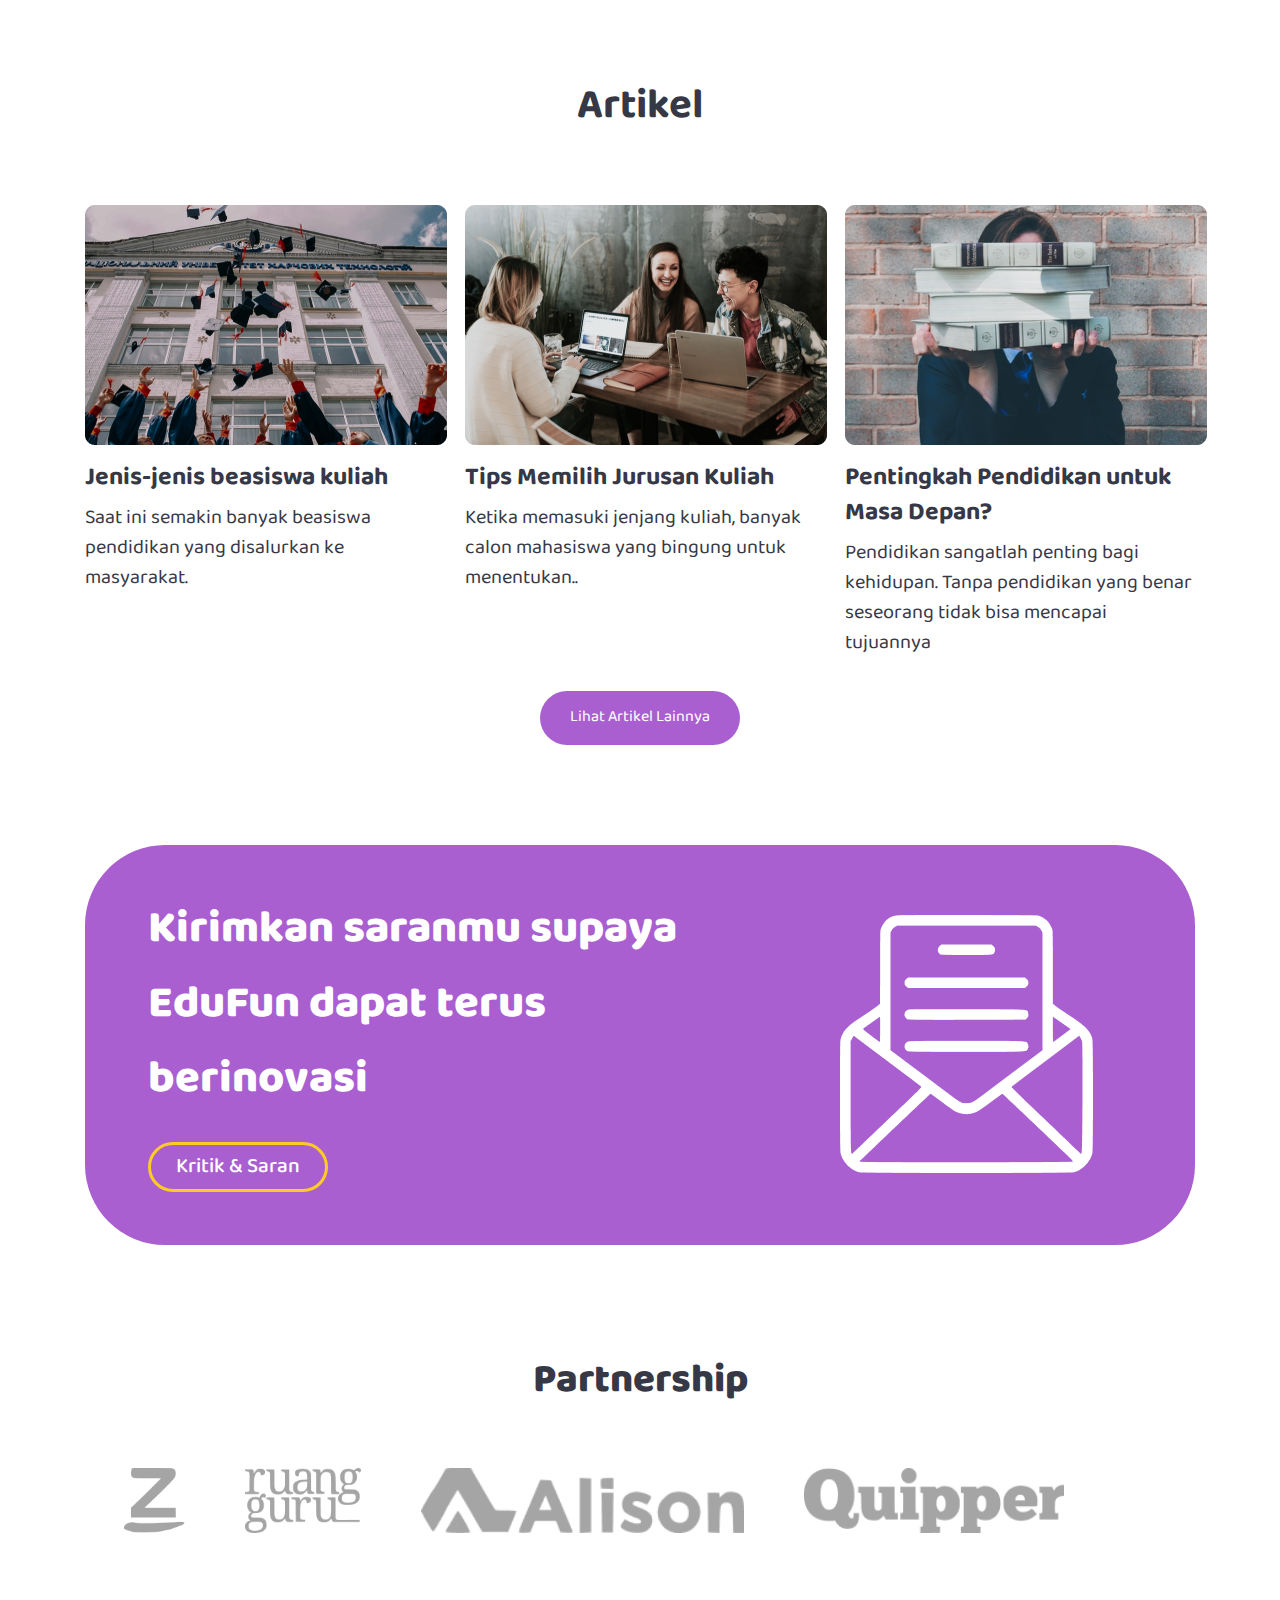
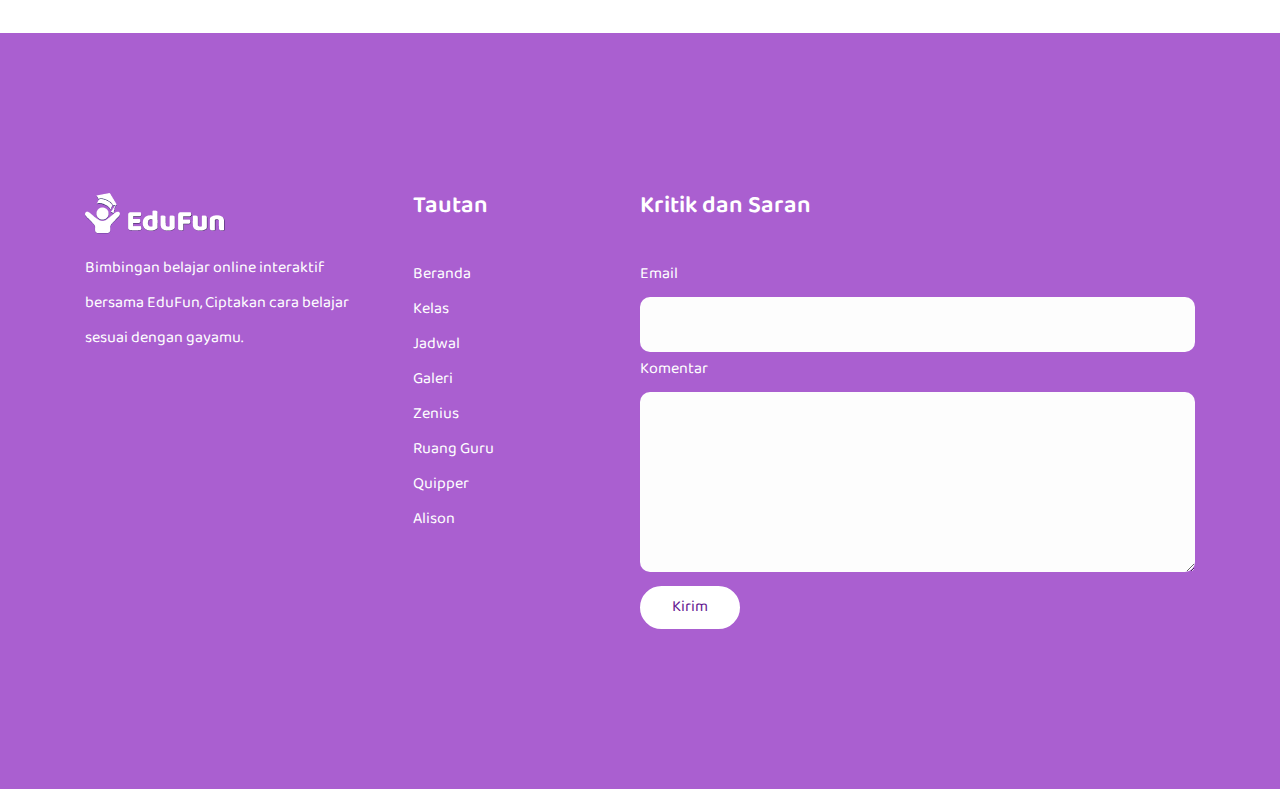
==== commit fef95e9c: "m text bimbel in main page" ====
--- a/index.html
+++ b/index.html
@@ -127,8 +127,8 @@
 						<div class="card-body justify-content-center">
 							<img class="mt-1" src="assets/img/prem1.png" alt="" srcset="" />
 							<p class="mt-4 text-center">
-								Dapatkan kelas Matematika, Fisika, <br />
-								Kimia dalam satu paket.
+								Dapatkan paket premium di semua mata pelajaran bimbel SMA periode belajar
+						selama 6 Bulan. Dengan paket premium ini kamu akan mendapatkan pelajaran lebih.
 							</p>
 							<button class="button-mapel mt-3">
 								Lihat Detail
@@ -141,8 +141,8 @@
 						<div class="card-body justify-content-center">
 							<img class="mt-1" src="assets/img/vipclass.png" alt="" srcset="" />
 							<p class="mt-4 text-center">
-								Dapatkan kelas Matematika, Fisika, <br />
-								Kimia dalam satu paket.
+								Dapatkan paket VIP-Class untuk SMA periode belajar
+						Selama 6 Bulan. Dengan paket ini kamu akan lebih belajar secara lebih detail dan berbeda dengan lainnya.
 							</p>
 							<button class="button-mapel mt-3">
 								Lihat Detail
@@ -155,8 +155,8 @@
 						<div class="card-body justify-content-center bg">
 							<img class="mt-1" src="assets/img/class1.png" alt="" srcset="" />
 							<p class="mt-4 text-center">
-								Dapatkan kelas Matematika, Fisika, <br />
-								Kimia dalam satu paket.
+								Dapatkan kelas bimbel mata pelajaran Kimia SMA periode
+						belajar 6 bulan
 							</p>
 							<button class="button-mapel mt-3">
 								Lihat Detail
@@ -169,8 +169,8 @@
 						<div class="card-body justify-content-center bg">
 							<img class="mt-1" src="assets/img/class2.png" alt="" srcset="" />
 							<p class="mt-4 text-center">
-								Dapatkan kelas Matematika, Fisika, <br />
-								Kimia dalam satu paket.
+								Dapatkan kelas bimbel mata pelajaran matematika SMA
+								periode belajar 6 bulan.
 							</p>
 							<button class="button-mapel mt-3">
 								Lihat Detail
@@ -183,8 +183,8 @@
 						<div class="card-body justify-content-center bg">
 							<img class="mt-1" src="assets/img/class3.png" alt="" srcset="" />
 							<p class="mt-4 text-center">
-								Dapatkan kelas Matematika, Fisika, <br />
-								Kimia dalam satu paket.
+								Dapatkan kelas bimbel mata pelajaran Fisika SMA periode
+						belajar 6 bulan
 							</p>
 							<button class="button-mapel mt-3">
 								Lihat Detail
